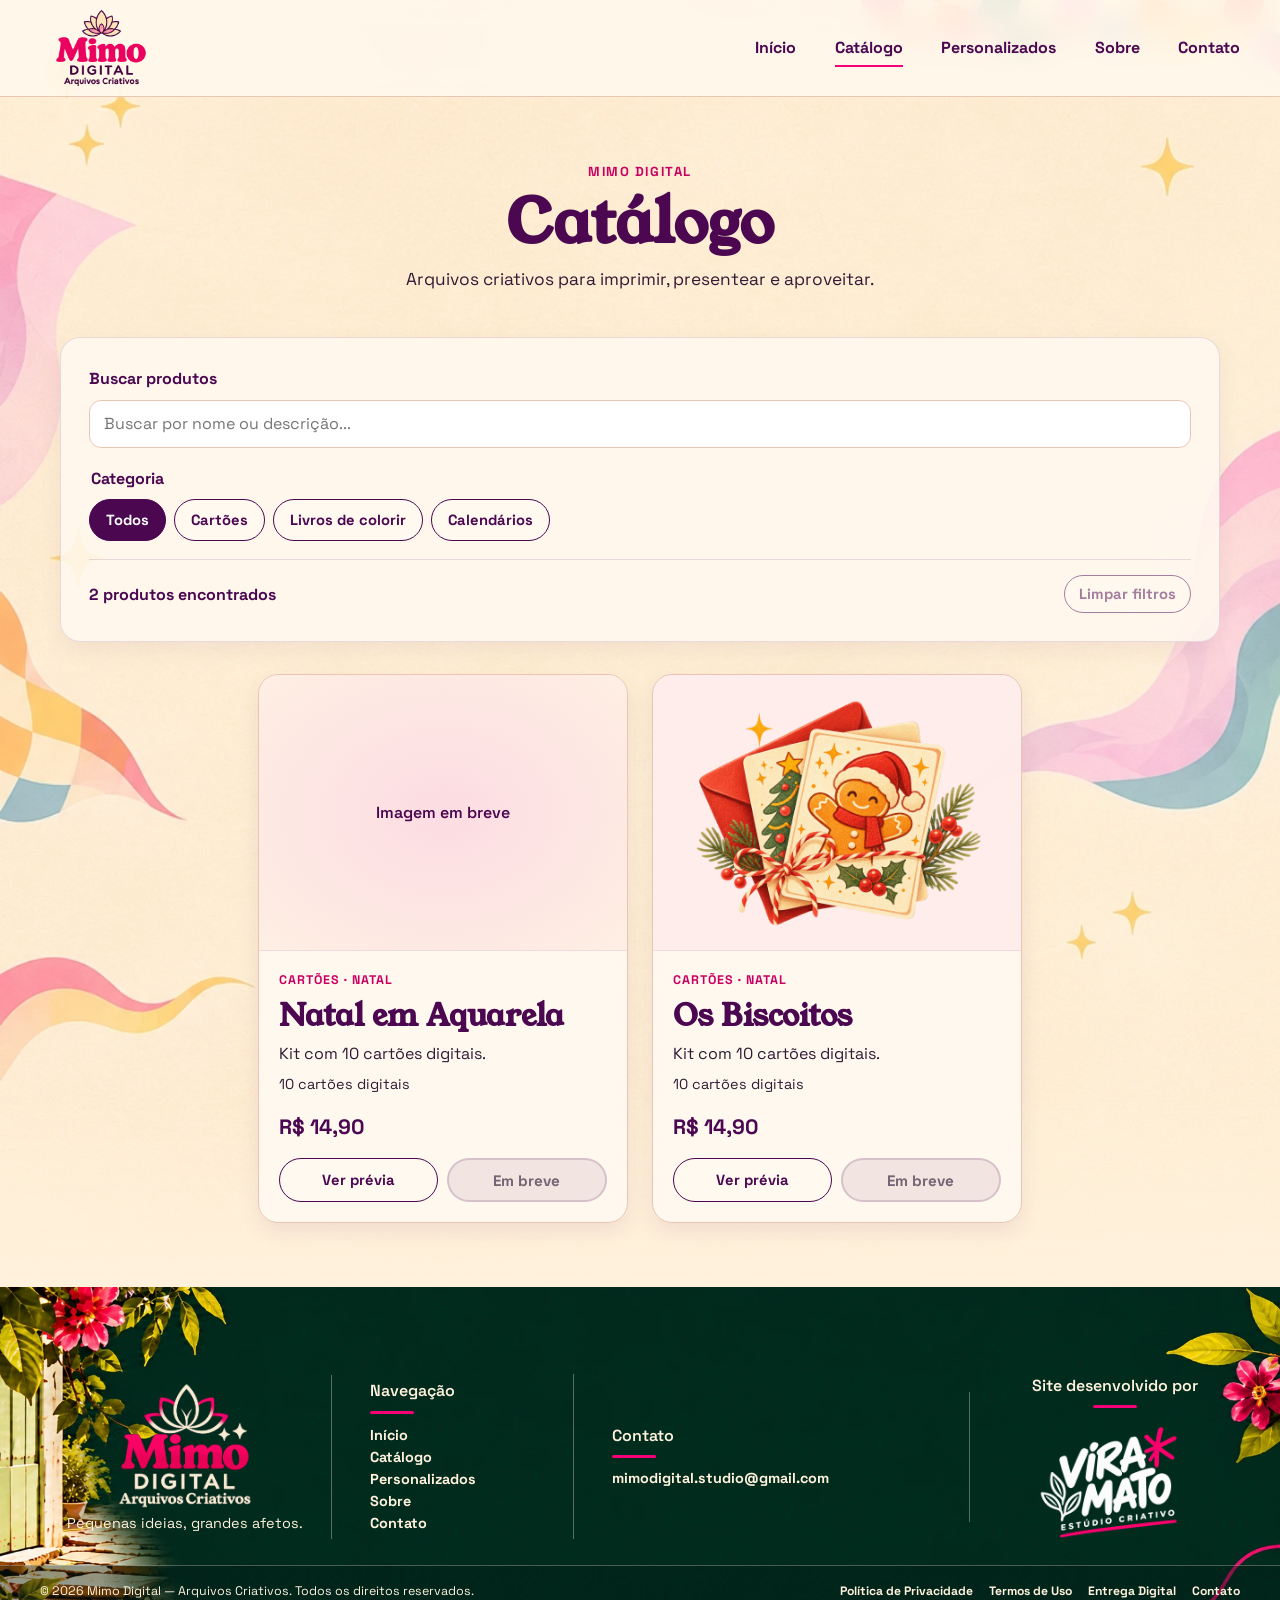
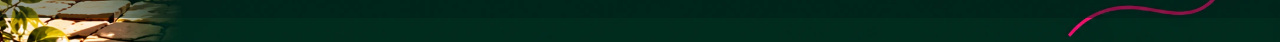
==== catalogo.html @ 1efc95db "feat: arualização" ====
<!doctype html>
<html lang="pt-BR">
<head>
  <meta charset="utf-8">
  <meta name="viewport" content="width=device-width, initial-scale=1">
  <meta name="description" content="Explore o catálogo de arquivos criativos do Mimo Digital.">
  <title>Catálogo — Mimo Digital</title>
  <link rel="preconnect" href="https://fonts.googleapis.com">
  <link rel="preconnect" href="https://fonts.gstatic.com" crossorigin>
  <link rel="icon" type="image/png" href="assets/img/logo/perfil.png">
  <link rel="stylesheet" href="css/tokens.css">
  <link rel="stylesheet" href="css/styles.css">
</head>
<body>
  <div class="institutional-shell catalog-shell">
    <header class="site-header">
      <div class="container header-inner">
        <a class="brand" href="index.html#inicio" aria-label="Mimo Digital, início"><img src="assets/img/logo/logo1.webp" alt="Mimo Digital — Arquivos Criativos" width="1536" height="1024"></a>
        <button class="menu-toggle" type="button" aria-expanded="false" aria-controls="main-nav" aria-label="Abrir menu"><span></span><span></span><span></span></button>
        <nav id="main-nav" class="main-nav" aria-label="Navegação principal">
          <a href="index.html#inicio">Início</a>
          <a class="active" href="catalogo.html" aria-current="page">Catálogo</a>
          <a href="index.html#personalizados">Personalizados</a>
          <a href="index.html#sobre">Sobre</a>
          <a href="contato.html">Contato</a>
        </nav>
      </div>
    </header>
    <main class="catalog-page">
      <div class="container catalog-content">
        <header class="catalog-heading">
          <p class="privacy-eyebrow">Mimo Digital</p>
          <h1>Catálogo</h1>
          <p>Arquivos criativos para imprimir, presentear e aproveitar.</p>
        </header>
        <section class="catalog-controls" aria-label="Buscar e filtrar produtos">
          <label class="catalog-search-label" for="catalog-search">Buscar produtos</label>
          <input id="catalog-search" class="catalog-search" type="search" placeholder="Buscar por nome ou descrição..." autocomplete="off">
          <div class="catalog-filter-row">
            <fieldset class="catalog-category-filter">
              <legend>Categoria</legend>
              <div class="catalog-category-options" role="group" aria-label="Filtrar por categoria">
                <button type="button" class="catalog-filter-chip" data-category="all" aria-pressed="true">Todos</button>
                <button type="button" class="catalog-filter-chip" data-category="cartoes-digitais" aria-pressed="false">Cartões</button>
                <button type="button" class="catalog-filter-chip" data-category="livros-colorir" aria-pressed="false">Livros de colorir</button>
                <button type="button" class="catalog-filter-chip" data-category="calendarios-organizacao" aria-pressed="false">Calendários</button>
              </div>
            </fieldset>
            <div id="catalog-subcategory-wrap" class="catalog-subcategory-wrap" hidden>
              <label for="catalog-subcategory">Subcategoria</label>
              <select id="catalog-subcategory" class="catalog-subcategory">
                <option value="">Todas</option>
              </select>
            </div>
          </div>
          <div class="catalog-results-bar">
            <p id="catalog-result-count" class="catalog-result-count" aria-live="polite">Carregando produtos…</p>
            <button id="catalog-clear" class="catalog-clear" type="button">Limpar filtros</button>
          </div>
          <p id="catalog-error" class="catalog-error" role="alert" hidden>Não foi possível carregar o catálogo agora. Tente novamente mais tarde.</p>
        </section>
        <section id="catalog-grid" class="catalog-grid" aria-label="Produtos do catálogo" aria-live="polite"></section>
      </div>
    </main>
  </div>
  <footer class="site-footer">
    <div class="container footer-columns">
      <section class="footer-column footer-mimo" aria-label="Mimo Digital">
        <a href="index.html#inicio" aria-label="Voltar à página inicial"><img src="assets/img/logo/principal.webp" alt="Mimo Digital — Arquivos Criativos" width="1356" height="1159" loading="lazy" decoding="async"></a>
        <p>Pequenas ideias, grandes afetos.</p>
      </section>
      <nav class="footer-column footer-navigation" aria-labelledby="footer-nav-title">
        <h2 id="footer-nav-title">Navegação</h2><span class="footer-rule" aria-hidden="true"></span>
        <a href="index.html#inicio">Início</a><a href="catalogo.html" aria-current="page">Catálogo</a><a href="index.html#personalizados">Personalizados</a><a href="index.html#sobre">Sobre</a><a href="contato.html">Contato</a>
      </nav>
      <section class="footer-column footer-contact" aria-labelledby="footer-contact-title">
        <h2 id="footer-contact-title">Contato</h2><span class="footer-rule" aria-hidden="true"></span>
        <a class="footer-email" href="mailto:mimodigital.studio@gmail.com">mimodigital.studio@gmail.com</a>
      </section>
      <section class="footer-column footer-vira" aria-labelledby="footer-vira-title">
        <h2 id="footer-vira-title">Site desenvolvido por</h2><span class="footer-rule" aria-hidden="true"></span>
        <a href="https://carolinagarcez.github.io/estudioviramato/" target="_blank" rel="noopener noreferrer" aria-label="Vira Mato — Estúdio Criativo (abre em nova aba)"><img src="assets/img/vira%20mato/logo-branco.png" alt="Vira Mato — Estúdio Criativo" width="1536" height="1024" loading="lazy" decoding="async"></a>
      </section>
    </div>
    <div class="footer-copyright">
      <div class="container footer-copyright-inner">
        <p>© 2026 Mimo Digital — Arquivos Criativos. Todos os direitos reservados.</p>
        <nav class="footer-legal" aria-label="Informações e contato">
          <a href="privacidade.html">Política de Privacidade</a>
          <a href="termos.html">Termos de Uso</a>
          <a href="entrega-digital.html">Entrega Digital</a>
          <a href="contato.html">Contato</a>
        </nav>
      </div>
    </div>
  </footer>
  <dialog id="product-preview" class="product-preview" aria-labelledby="preview-title">
    <div class="product-preview-panel">
      <button class="product-preview-close" type="button" aria-label="Fechar prévia">×</button>
      <div id="preview-gallery" class="preview-gallery"></div>
      <div class="preview-copy">
        <p id="preview-category" class="preview-category"></p>
        <h2 id="preview-title"></h2>
        <p id="preview-description" class="preview-description"></p>
        <ul id="preview-kit" class="preview-kit"></ul>
        <p id="preview-format" class="preview-format" hidden></p>
        <p id="preview-price" class="preview-price"></p>
        <p class="preview-digital-note">Produto digital. Nenhum item físico será enviado.</p>
        <div id="preview-buy"></div>
      </div>
    </div>
  </dialog>
  <script src="js/main.js"></script>
  <script src="js/catalog.js"></script>
</body>
</html>
---- css/tokens.css ----
/* Mimo  — Design tokens V1.0 */
@import url('https://fonts.googleapis.com/css2?family=Space+Grotesk:wght@400;500;600;700&family=Young+Serif&display=swap');
:root {
  --color-pink: #F50078;
  --color-pink-contrast: #C90061;
  --color-pink-hover: #A80051;
  --color-purple: #4B0750;
  --color-cream: #FFF1DC;
  --color-paper: #FFF9F0;
  --color-gold: #F5A400;
  --color-rose: #F9C5D8;
  --color-teal: #237D78;
  --color-orange: #F36A21;
  --color-orange-text: #AD4814;
  --color-border: #E8C5B5;
  --color-text: #301B35;
  --color-white: #FFFFFF;
  --font-display: 'Young Serif', Georgia, serif;
  --font-body: 'Space Grotesk', Arial, sans-serif;
  --space-1: 4px; --space-2: 8px; --space-3: 12px;
  --space-4: 16px; --space-6: 24px; --space-8: 32px;
  --space-12: 48px; --space-16: 64px; --space-24: 96px;
  --radius-sm: 12px; --radius-card: 20px;
  --radius-banner: 28px; --radius-pill: 999px;
  --shadow-card: 0 8px 24px rgba(75,7,80,.08);
  --container-width: 1200px;
}
body { background: var(--color-cream); color: var(--color-text); font-family: var(--font-body); line-height: 1.6; }
h1,h2,h3 { font-family: var(--font-display); color: var(--color-purple); }
h1 { font-size: clamp(2.5rem,5vw,4.75rem); line-height: 1.05; }
h2 { font-size: clamp(1.8rem,3vw,2.8rem); line-height: 1.15; }
.container { width: min(var(--container-width), calc(100% - 32px)); margin-inline: auto; }
.btn { display: inline-flex; align-items: center; justify-content: center; gap: 8px; min-height: 48px; padding: 12px 24px; border-radius: var(--radius-pill); font: 800 1rem var(--font-body); text-decoration: none; cursor: pointer; transition: background-color .2s ease, transform .2s ease; }
.btn-primary { background: var(--color-pink-contrast); color: var(--color-white); border: 2px solid var(--color-pink-contrast); }
.btn-primary:hover { background: var(--color-pink-hover); border-color: var(--color-pink-hover); }
.btn-secondary { background: var(--color-paper); color: var(--color-purple); border: 2px solid var(--color-purple); }
.btn-secondary:hover { background: var(--color-rose); }
.btn:focus-visible, a:focus-visible, button:focus-visible { outline: 3px solid var(--color-purple); outline-offset: 3px; }
.btn:disabled, .btn[aria-disabled='true'] { opacity: .55; cursor: not-allowed; }
.card { background: var(--color-paper); border: 1px solid var(--color-border); border-radius: var(--radius-card); box-shadow: var(--shadow-card); overflow: hidden; }
@media (prefers-reduced-motion: reduce) { *, *::before, *::after { animation-duration: .01ms !important; transition-duration: .01ms !important; scroll-behavior: auto !important; } }
---- css/styles.css ----
*{box-sizing:border-box}html{scroll-behavior:smooth}body{margin:0;overflow-x:hidden}.sr-only{position:absolute;width:1px;height:1px;padding:0;margin:-1px;overflow:hidden;clip:rect(0,0,0,0);white-space:nowrap;border:0}.site-header{position:sticky;top:0;z-index:10;background:rgba(255,249,240,.95);border-bottom:1px solid var(--color-border);backdrop-filter:blur(12px)}.header-inner{min-height:82px;display:flex;align-items:center;justify-content:space-between}.brand img{display:block;width:162px;height:auto}.main-nav{display:flex;align-items:center;gap:28px}.main-nav a,.site-footer a{color:var(--color-purple);font-weight:800;text-decoration:none}.main-nav a:hover,.main-nav .active{color:var(--color-pink-contrast)}.menu-toggle{display:none;background:none;border:0;min-width:44px;min-height:44px;padding:10px}.menu-toggle span:not(.sr-only){display:block;width:24px;height:2px;background:var(--color-purple);margin:5px}.hero{background:var(--color-cream) url('../assets/img/bg/Fundo.webp') center 28%/cover;min-height:600px;display:flex;align-items:center;padding:64px 0}.hero-grid{display:grid;grid-template-columns:1.05fr .95fr;align-items:center;gap:48px}.hero-copy{max-width:650px}.eyebrow{display:block;color:var(--color-pink-contrast);font-size:.8rem;letter-spacing:.13em;text-transform:uppercase;font-weight:800;margin-bottom:16px}.hero h1{margin:0 0 24px}.hero p{font-size:1.2rem;max-width:500px;margin:0 0 32px}.hero-actions{display:flex;gap:12px;flex-wrap:wrap}.hero-art{position:relative;max-width:520px}.hero-art img{display:block;width:100%;border-radius:28px;box-shadow:0 18px 40px rgba(75,7,80,.18);mix-blend-mode:multiply}.art-sticker{position:absolute;right:-20px;top:-24px;background:var(--color-gold);color:var(--color-purple);padding:16px 18px;border-radius:50%;transform:rotate(8deg);text-align:center;line-height:1.1;z-index:1}.benefits{background:var(--color-purple);color:var(--color-paper);padding:20px 0}.benefits-grid{display:grid;grid-template-columns:repeat(3,1fr);gap:24px}.benefits-grid div{display:grid;grid-template-columns:32px 1fr;column-gap:8px;align-items:center}.benefits-grid span{grid-row:span 2;color:var(--color-gold);font-size:1.7rem}.benefits-grid strong{font-size:.95rem}.benefits-grid small{color:var(--color-rose);font-size:.8rem}.section{padding:96px 0}.section-heading{text-align:center;max-width:650px;margin:0 auto 48px}.section-heading h2{margin:0 0 12px}.section-heading p{margin:0}.category-grid{display:grid;grid-template-columns:repeat(4,1fr);gap:16px}.category-card{min-height:230px;padding:24px;display:flex;flex-direction:column;justify-content:space-between;text-decoration:none;border-radius:var(--radius-card);color:var(--color-purple);transition:transform .2s ease,box-shadow .2s ease}.category-card:hover{transform:translateY(-5px);box-shadow:var(--shadow-card)}.category-pink{background:var(--color-rose)}.category-teal{background:#bfe2dc}.category-gold{background:#ffe1a6}.category-purple{background:#dfc6e3}.category-icon{font-size:2.4rem}.category-card h3{margin:0 0 4px;font-size:1.25rem}.category-card p{margin:0;font-size:.9rem;line-height:1.4}.circle-arrow{align-self:flex-end;border:1px solid currentColor;border-radius:50%;width:34px;height:34px;display:grid;place-items:center;font-size:1.1rem}.products-section{background:var(--color-paper)}.products-grid{min-height:220px;display:grid;grid-template-columns:repeat(4,1fr);gap:20px}.empty-state{grid-column:1/-1;text-align:center;max-width:420px;margin:auto;padding:28px}.empty-state span{color:var(--color-gold);font-size:2rem}.empty-state h3{margin:8px 0}.empty-state p{margin:0}.how-it-works{background:var(--color-rose)}.steps{display:grid;grid-template-columns:repeat(3,1fr);gap:32px}.steps div{border-top:2px solid var(--color-purple);padding-top:20px}.steps b{color:var(--color-pink-contrast);font:800 1.5rem var(--font-display)}.steps h3{margin:12px 0 4px}.steps p{margin:0}.custom-banner{background:var(--color-purple);color:var(--color-paper);overflow:hidden}.custom-inner{min-height:390px;display:flex;align-items:center;justify-content:space-between}.custom-banner h2{color:var(--color-paper);margin:0 0 28px}.custom-banner .eyebrow{color:var(--color-gold)}.custom-banner img{width:390px;height:300px;object-fit:cover;mix-blend-mode:screen;opacity:.85}.site-footer{background:var(--color-cream);padding:56px 0 24px}.footer-grid{display:grid;grid-template-columns:1.3fr 1fr 1fr;gap:32px;align-items:start}.footer-grid h2{font-size:1.35rem;margin:0 0 8px}.footer-grid nav{display:flex;flex-direction:column;gap:8px}.footer-bottom{border-top:1px solid var(--color-border);margin-top:40px;padding-top:20px;display:flex;justify-content:space-between;color:var(--color-purple);font-size:.8rem}@media(max-width:900px){.category-grid,.products-grid{grid-template-columns:repeat(2,1fr)}.hero-grid{gap:24px}.section{padding:72px 0}}@media(max-width:700px){.menu-toggle{display:block}.main-nav{display:none;position:absolute;top:81px;left:0;right:0;padding:16px;background:var(--color-paper);border-bottom:1px solid var(--color-border);flex-direction:column;align-items:stretch;gap:0}.main-nav.is-open{display:flex}.main-nav a{padding:12px 16px}.hero{padding:56px 0}.hero-grid{grid-template-columns:1fr}.hero-art{order:2;margin:12px auto 0;max-width:420px}.art-sticker{right:-4px}.benefits-grid{grid-template-columns:1fr;gap:16px}.category-grid,.products-grid,.steps{grid-template-columns:1fr}.category-card{min-height:190px}.custom-inner{min-height:0;padding:64px 0;position:relative}.custom-inner img{position:absolute;right:-80px;bottom:-30px;width:280px;height:230px;opacity:.35}.custom-inner>div{position:relative;z-index:1}.footer-grid{grid-template-columns:1fr;gap:24px}.footer-bottom{display:block}.footer-bottom span{display:block;margin-top:8px}}
/* Refinamento visual do mockup */
.header-tools{display:flex;gap:18px;margin-left:20px}.header-tools a{color:var(--color-purple);font-size:2rem;text-decoration:none}.main-nav{margin-left:auto}.hero{min-height:560px;padding:38px 0;background-position:center;background-size:cover}.hero-copy{padding-left:28px}.hero h1{font-family:'Young Serif',Georgia,serif;font-size:clamp(2.55rem,4.5vw,4.25rem);line-height:.98;letter-spacing:-.03em}.hero h1 em{font-style:normal;color:var(--color-orange-text)}.hero p{font-size:1.2rem;border-top:2px solid var(--color-gold);padding-top:16px}.hero-art{height:410px;max-width:590px}.hero-banner{width:100%;height:100%;object-fit:cover;border-radius:28px}.hero-flower,.hero-lotus{position:absolute;object-fit:contain;filter:drop-shadow(0 6px 3px rgba(75,7,80,.2))}.hero-flower{width:130px;left:-45px;bottom:45px}.hero-lotus{width:210px;right:55px;bottom:-45px}.benefits{background:var(--color-paper);padding:18px 0}.benefits-grid{background:#fff8f2;border:1px solid var(--color-border);border-radius:999px;padding:16px 32px;grid-template-columns:repeat(4,1fr);color:var(--color-purple)}.benefits-grid div{border-right:1px solid var(--color-rose);padding-right:18px}.benefits-grid div:last-child{border:0}.benefits-grid span{color:var(--color-pink)}.section-heading h2{font-family:'Young Serif',Georgia,serif}.category-grid{gap:18px}.category-card{padding:0 0 18px;background:var(--color-paper);border:1px solid var(--color-border);min-height:300px;position:relative}.category-card img{width:100%;height:140px;object-fit:cover}.category-card>span:not(.circle-arrow){padding:0 16px}.category-card h3{margin-top:14px}.category-card .circle-arrow{position:absolute;right:14px;bottom:14px;background:var(--color-pink-contrast);color:white;border:0}.products-section{background:transparent;padding-top:36px}.custom-banner{background:#fbd7d5 url('../assets/img/bg/Fundo.webp') center/cover}.custom-inner{min-height:220px;gap:28px}.custom-inner>img{width:210px;height:180px;object-fit:cover;mix-blend-mode:multiply}.custom-inner h2{margin:0 0 8px}.custom-inner p{margin:0;max-width:360px;color:var(--color-purple)}
@media(max-width:700px){.header-tools{display:none}.hero-copy{padding-left:0}.hero h1{font-size:clamp(2.5rem,12vw,3.5rem)}.hero-art{height:300px}.hero-lotus{width:150px;right:15px}.hero-flower{width:90px;left:-10px}.benefits-grid{border-radius:20px;grid-template-columns:repeat(2,1fr);padding:16px}.benefits-grid div{border:0}.custom-inner{display:grid;grid-template-columns:1fr}.custom-inner>img{position:absolute;opacity:.35;left:-20px;bottom:-20px}.custom-inner .btn{width:max-content}}
/* Footer oficial Mimo Digital */
.site-footer{position:relative;color:var(--color-cream);background:#00382e url('../assets/img/bg/banner_footer.webp') center/cover no-repeat;overflow:hidden}.site-footer::before{content:"";position:absolute;inset:0;background:rgba(0,35,29,.2);pointer-events:none}.footer-content{position:relative;z-index:1;min-height:430px;display:grid;grid-template-columns:1fr .75fr 1fr;align-items:center;gap:32px;padding-top:56px;padding-bottom:56px}.footer-invite{max-width:390px}.footer-invite h2{color:var(--color-cream);font-family:var(--font-display);font-size:clamp(2rem,3vw,3.1rem);line-height:1.05;margin:0}.footer-invite h2 em{color:#ff86aa;font-style:italic}.footer-rule{display:block;width:48px;height:4px;background:var(--color-pink);border-radius:4px;margin:18px 0}.footer-invite p{font-size:1rem;line-height:1.55;margin:0 0 24px}.footer-btn{background:var(--color-cream);border-color:var(--color-cream);color:var(--color-purple)}.footer-btn:hover{background:#fff;color:var(--color-pink-contrast);border-color:#fff}.footer-scenery{min-height:280px}.footer-brand{text-align:center;justify-self:end;max-width:310px}.footer-brand img{display:block;width:min(100%,270px);height:auto;margin:0 auto 20px}.footer-brand p{margin:6px 0;line-height:1.45}.footer-brand .footer-tagline{font:700 1.25rem var(--font-display);color:var(--color-cream)}.site-footer .footer-bottom{position:relative;z-index:1;background:rgba(0,27,23,.72);border-top:1px solid rgba(255,241,220,.25);margin:0;padding:0}.footer-credits{min-height:68px;display:flex;align-items:center;justify-content:space-between;gap:20px;color:var(--color-cream);font-size:.8rem}.footer-credits a{color:var(--color-cream);font-weight:700}.footer-credits a:hover{color:#ff86aa}
@media(max-width:900px){.footer-content{grid-template-columns:1fr .8fr;gap:40px}.footer-scenery{display:none}.footer-brand{justify-self:center}}
@media(max-width:600px){.footer-content{grid-template-columns:1fr;text-align:center;min-height:0;padding:64px 0 48px}.footer-invite{margin:auto}.footer-rule{margin:16px auto}.footer-brand{justify-self:center;order:-1}.footer-brand img{width:230px}.footer-credits{min-height:100px;display:flex;flex-direction:column;justify-content:center;text-align:center;padding:16px 0;gap:8px}}
/* Ajustes finais de fidelidade: hero sem moldura e footer sobre o cenÃ¡rio */
.hero{min-height:500px;background-image:url('../assets/img/bg/banner.webp');background-position:center;background-size:cover;padding:28px 0 24px}.hero-grid{grid-template-columns:1fr 1fr;gap:24px}.hero-copy{padding-left:24px}.hero-art{height:390px;max-width:560px}.hero-product{position:absolute;display:block!important;width:auto!important;height:auto!important;border-radius:0!important;box-shadow:none!important;mix-blend-mode:multiply;object-fit:contain;filter:drop-shadow(0 8px 4px rgba(75,7,80,.18))}.hero-puppy{width:275px!important;right:185px;top:20px;transform:rotate(-7deg)}.hero-sloth{width:260px!important;right:18px;top:94px;transform:rotate(7deg)}.hero-flower{width:112px!important;left:18px;bottom:24px}.hero-lotus{width:190px!important;right:105px;bottom:-24px}.benefits{margin-top:-1px;padding:12px 0;background:var(--color-paper)}.benefits-grid{padding:13px 28px}.site-footer{background-position:center center}.footer-content{grid-template-columns:1.1fr .8fr 1fr;min-height:390px;padding-top:44px;padding-bottom:44px}.footer-scenery{min-height:245px}.footer-brand{justify-self:end}.footer-brand img{width:min(100%,255px)}
@media(max-width:900px){.hero{min-height:0}.hero-grid{grid-template-columns:1fr}.hero-art{height:360px;margin-inline:auto}.hero-copy{padding-left:0}.footer-content{grid-template-columns:1fr .8fr}.footer-brand{justify-self:center}}
@media(max-width:600px){.hero{padding:38px 0 18px;background-position:center}.hero-grid{gap:6px}.hero-art{height:295px;width:100%}.hero-puppy{width:205px!important;right:105px;top:12px}.hero-sloth{width:190px!important;right:0;top:68px}.hero-flower{width:75px!important;left:8px;bottom:15px}.hero-lotus{width:140px!important;right:36px;bottom:-16px}.benefits{padding:10px 0}.footer-content{grid-template-columns:1fr}.footer-brand{order:-1}}
/* Footer oficial: composiÃ§Ã£o de quatro colunas do mockupfooter */
.site-footer{background:#00382e url('../assets/img/bg/banner_footer.webp') center center/cover no-repeat;color:var(--color-cream);overflow:hidden}.site-footer::before{display:none}.footer-columns{min-height:475px;display:grid;grid-template-columns:27% 19% 31% 23%;padding:72px 0 54px}.footer-column{min-width:0;padding:10px 34px;border-right:1px solid rgba(255,241,220,.7);display:flex;flex-direction:column;justify-content:center}.footer-column:last-child{border-right:0}.footer-mimo{align-items:center}.footer-mimo img{display:block;width:min(100%,300px);height:auto}.footer-column h2{font-family:var(--font-display);font-size:clamp(1.65rem,2.2vw,2.3rem);font-weight:700;color:var(--color-cream);margin:0}.footer-rule{display:block;width:205px;max-width:100%;height:4px;background:var(--color-pink);border-radius:2px;margin:12px 0 18px}.footer-column>a{color:var(--color-cream);font-size:1.15rem;line-height:1.8;text-decoration:none}.footer-column>a:hover,.footer-column>a:focus-visible{color:#ff86aa}.footer-email{white-space:nowrap}.footer-email span{font-size:1.5rem;margin-right:6px}.footer-vira{text-align:center;align-items:center}.footer-vira h2{font-size:1.5rem;white-space:nowrap}.footer-vira>a{display:block;line-height:0}.footer-vira img{display:block;width:min(100%,240px);height:auto;filter:brightness(0) invert(1);margin-top:12px}.footer-copyright{padding:0 0 28px}.footer-copyright-inner{display:grid;grid-template-columns:1fr auto 1fr;align-items:center;gap:36px}.footer-copyright p{margin:0;color:var(--color-cream);font-size:.95rem;text-align:center;white-space:nowrap}.copyright-line{height:3px;background:var(--color-pink);border-radius:2px}
@media(max-width:1050px){.footer-column{padding-inline:22px}.footer-email{white-space:normal}.footer-vira h2{font-size:1.25rem}}
@media(max-width:760px){.footer-columns{min-height:0;grid-template-columns:1fr 1fr;padding:52px 0 30px}.footer-column{padding:28px 20px;border-right:0;border-bottom:1px solid rgba(255,241,220,.55);align-items:flex-start}.footer-column:nth-child(odd){border-right:1px solid rgba(255,241,220,.55)}.footer-mimo{align-items:center;justify-content:center}.footer-mimo img{width:230px}.footer-vira{align-items:center;text-align:center}.footer-vira h2{white-space:normal}.footer-copyright-inner{grid-template-columns:1fr;gap:12px}.footer-copyright p{white-space:normal;line-height:1.4;padding-inline:20px}.copyright-line{width:70%;justify-self:center}}

/* Hero homepage: colagem original de Luke e da preguiÃ§a */
.hero{position:relative;isolation:isolate;min-height:0;padding:clamp(44px,6vw,82px) 0;background:var(--color-cream)}
.hero-grid{grid-template-columns:minmax(0,1fr) minmax(0,.95fr);gap:clamp(28px,5vw,72px);min-height:440px}
.hero-copy{max-width:610px;padding-left:0}
.hero .hero-intro{max-width:none;margin:0 0 14px;padding:0;border:0;color:var(--color-purple);font-size:clamp(1rem,1.4vw,1.2rem);font-weight:600;letter-spacing:.01em}
.hero h1{margin:0 0 22px;color:var(--color-purple);font-family:var(--font-display);font-size:clamp(2.65rem,4.45vw,4.35rem);line-height:1.07;letter-spacing:-.035em}
.hero h1 span{color:var(--color-purple)}
.hero h1 em{color:var(--color-orange-text);font-style:normal}
.hero .hero-description{max-width:510px;margin:0 0 28px;padding:0;border:0;color:var(--color-text);font-size:clamp(1rem,1.35vw,1.12rem);line-height:1.65}
.hero-actions{gap:12px}
.hero-actions .btn{min-height:50px;padding-inline:21px;font-size:.96rem}
.hero-art{position:relative;width:100%;height:clamp(350px,37vw,470px);max-width:560px;margin-inline:auto;overflow:visible}
.hero-shape{position:absolute;display:block;pointer-events:none}
.hero-shape-back{inset:7% 5% 5% 8%;border-radius:48% 52% 43% 57% / 45% 43% 57% 55%;background:var(--color-rose);transform:rotate(-7deg)}
.hero-shape-front{width:31%;height:28%;right:4%;bottom:7%;border-radius:58% 42% 55% 45%;background:var(--color-gold);opacity:.78;transform:rotate(17deg)}
.hero-art .hero-character{position:absolute;display:block;width:auto;height:auto;max-width:none;border-radius:0;box-shadow:0 12px 28px rgba(75,7,80,.12);mix-blend-mode:normal;filter:none;object-fit:contain}
.hero-art .hero-luke{width:64%;max-height:95%;left:5%;bottom:1%;z-index:2;transform:rotate(-5deg)}
.hero-art .hero-sloth{width:57%;max-height:84%;right:1%;top:8%;z-index:3;transform:rotate(6deg)}
.hero-art .hero-decoration{position:absolute;z-index:4;width:auto;height:auto;object-fit:contain;pointer-events:none}
.hero-art .hero-star{width:58px;left:3%;top:4%;transform:rotate(-9deg)}
.hero-art .hero-lotus{width:68px;right:0;bottom:6%;left:auto;top:auto;transform:rotate(8deg)}
.hero .btn{transition:background-color .2s ease,border-color .2s ease,color .2s ease,transform .2s ease}
.hero .btn:hover{transform:translateY(-2px)}
.hero .btn:focus-visible{outline:3px solid var(--color-purple);outline-offset:4px}
@media(max-width:900px){.hero{padding:52px 0 44px}.hero-grid{grid-template-columns:1fr;gap:24px;min-height:0}.hero-copy{max-width:680px;margin-inline:auto}.hero-art{height:clamp(340px,52vw,430px);max-width:540px}.hero h1{max-width:16ch}}
@media(max-width:600px){.hero{padding:38px 0 30px;background-position:58% center}.hero-grid{gap:18px}.hero-intro{margin-bottom:10px;font-size:.98rem}.hero h1{max-width:15ch;margin-bottom:15px;font-size:clamp(2.35rem,10.5vw,3.35rem);line-height:1.06}.hero-description{margin-bottom:21px;font-size:1rem;line-height:1.55}.hero-actions{flex-direction:column;align-items:stretch;gap:10px}.hero-actions .btn{width:100%;min-height:50px}.hero-art{height:clamp(270px,78vw,350px);width:min(100%,420px);margin:2px auto 0}.hero-art .hero-luke{width:64%;left:4%;bottom:0}.hero-art .hero-sloth{width:58%;right:0;top:5%}.hero-art .hero-star{width:44px;left:2%;top:1%}.hero-art .hero-lotus{width:52px;right:1%;bottom:2%}}
@media(prefers-reduced-motion:reduce){.hero .btn{transition:none}.hero .btn:hover{transform:none}}

/* PÃ¡gina da PolÃ­tica de Privacidade */
.privacy-page{padding:clamp(48px,6vw,72px) 0 clamp(64px,8vw,96px);background-color:var(--color-cream)}
.privacy-content{max-width:820px}
.privacy-heading{margin-bottom:34px}
.privacy-eyebrow{margin:0 0 8px;color:var(--color-pink-contrast);font-size:.82rem;font-weight:700;letter-spacing:.12em;text-transform:uppercase}
.privacy-heading h1{margin:0 0 14px;color:var(--color-purple);font-family:var(--font-display);font-size:clamp(2.2rem,5vw,3.7rem);line-height:1.08}
.privacy-intro{max-width:70ch;margin:0;color:var(--color-text);font-size:1.06rem;line-height:1.7}
.privacy-section{padding:24px 0 26px;border-top:1px solid var(--color-border)}
.legal-highlight,.privacy-purpose{margin:10px 0;padding:22px 24px;border:1px solid rgba(245,0,120,.2);border-left:4px solid var(--color-pink);border-radius:0 var(--radius-card) var(--radius-card) 0;background:rgba(249,197,216,.28)}
.legal-highlight h2,.privacy-purpose h2{font-family:var(--font-display);font-size:clamp(1.55rem,2.8vw,2rem)}
.legal-highlight p,.privacy-purpose p{max-width:70ch}
.privacy-section h2{margin:0 0 12px;color:var(--color-purple);font-family:var(--font-display);font-size:clamp(1.35rem,2.5vw,1.8rem);line-height:1.25}
.privacy-section p,.privacy-section li{font-size:1rem;line-height:1.72}
.privacy-section p{margin:0 0 12px}
.privacy-section p:last-child{margin-bottom:0}
.privacy-section ul{display:grid;gap:7px;margin:8px 0 14px;padding-left:24px}
.privacy-section li::marker{color:var(--color-pink)}
.privacy-content a{color:var(--color-purple);font-weight:600;text-decoration-thickness:1px;text-underline-offset:3px;overflow-wrap:anywhere}
.privacy-content a:hover{color:var(--color-pink-contrast)}
.privacy-content a:focus-visible{outline:3px solid var(--color-purple);outline-offset:3px;border-radius:2px}
.privacy-contact{margin-top:6px;padding:24px 26px;border:1px solid var(--color-border);border-left:4px solid var(--color-pink);border-radius:var(--radius-card);background:var(--color-paper)}
@media(max-width:700px){.privacy-page{padding-top:36px;padding-bottom:56px}.privacy-heading{margin-bottom:26px}.privacy-heading h1{font-size:clamp(2rem,8vw,3rem)}.privacy-intro{font-size:1rem}.privacy-section{padding:21px 0 22px}.legal-highlight,.privacy-purpose{padding:18px 16px}.privacy-section p,.privacy-section li{font-size:.97rem;line-height:1.7}.privacy-contact{padding:19px}}
@media(max-width:480px){.footer-columns{grid-template-columns:1fr}.footer-column,.footer-column:nth-child(odd){border-right:0}.footer-column:last-child{border-bottom:0}.footer-column{align-items:center;text-align:center}.footer-column nav{align-items:center}.footer-rule{margin:12px auto 18px}.footer-email{font-size:1rem!important}}
.contact-page.privacy-page{padding:clamp(36px,5vw,64px) 0 clamp(52px,7vw,80px)}
.contact-page-content{max-width:1100px}
.contact-page-heading{position:relative;max-width:780px;margin:0 auto 32px;text-align:center}
.contact-page-heading h1{margin:0 0 12px;font-size:clamp(2.3rem,5vw,3.8rem);line-height:1.08}
.contact-page-heading>p:not(.privacy-eyebrow){max-width:62ch;margin:0 auto;font-size:1.08rem;line-height:1.7}
.contact-page-heading>img{position:absolute;top:4px;right:0;width:38px;height:auto}
.contact-options{display:grid;grid-template-columns:repeat(2,minmax(0,1fr));align-items:stretch;gap:24px}
.contact-card{display:flex;height:100%;min-width:0;flex-direction:column;align-items:flex-start;padding:clamp(24px,3vw,34px);border:1px solid var(--color-border);border-radius:var(--radius-card);background:var(--color-paper);box-shadow:var(--shadow-card)}
.contact-card-email{border-color:rgba(245,0,120,.28);background:rgba(249,197,216,.28)}
.contact-card-kicker{margin-bottom:10px;color:var(--color-pink-contrast);font-size:.78rem;font-weight:700;letter-spacing:.1em;text-transform:uppercase}
.contact-card h2{min-height:1.2em;margin:0 0 10px;font-size:clamp(1.45rem,2.7vw,1.9rem);line-height:1.2}
.contact-card p{margin:0 0 14px;line-height:1.6}
.contact-email-address{max-width:100%;margin-bottom:20px;color:var(--color-purple);font-weight:700;overflow-wrap:anywhere;text-underline-offset:3px}
.contact-button{width:250px;max-width:100%;min-height:52px;justify-content:center;margin-top:auto}
.contact-faq{margin-top:42px}
.contact-section-heading{margin-bottom:24px;text-align:center}
.contact-section-heading .privacy-eyebrow{margin-bottom:6px}
.contact-section-heading h2{margin:0;font-size:clamp(1.8rem,3.5vw,2.5rem)}
.contact-faq-list{display:grid;grid-template-columns:repeat(2,minmax(0,1fr));gap:14px 16px}
.contact-faq-item{min-width:0;min-height:74px;padding:12px 16px;border:1px solid var(--color-border);border-left:3px solid rgba(245,0,120,.58);border-radius:var(--radius-sm);background:var(--color-paper);transition:border-color .18s ease,background-color .18s ease}
.contact-faq-item:hover,.contact-faq-item[open]{border-color:rgba(245,0,120,.42);border-left-color:var(--color-pink-contrast)}
.contact-faq-item[open]{background:rgba(249,197,216,.18)}
.contact-faq-item summary{display:flex;min-height:48px;align-items:center;justify-content:space-between;gap:12px;color:var(--color-purple);font-weight:700;line-height:1.4;cursor:pointer;list-style:none}
.contact-faq-item summary::-webkit-details-marker{display:none}
.contact-faq-item summary::after{display:grid;width:28px;height:28px;flex:none;place-items:center;border-radius:50%;background:var(--color-rose);color:var(--color-pink-contrast);content:"+";font-size:1.25rem;line-height:1}
.contact-faq-item[open] summary::after{background:var(--color-pink-contrast);color:#fff;content:"âˆ’"}
.contact-faq-item summary:focus-visible{outline:3px solid var(--color-purple);outline-offset:3px;border-radius:3px}
.contact-faq-item p{margin:8px 0 4px;font-size:.95rem;line-height:1.65}
.contact-faq-item a{color:var(--color-purple);font-weight:700;text-underline-offset:3px;overflow-wrap:anywhere}
.contact-useful-links{display:flex;flex-wrap:wrap;align-items:center;justify-content:center;gap:10px 22px;margin-top:36px;padding-top:22px;border-top:1px solid var(--color-border)}
.contact-useful-links span{color:var(--color-purple);font-weight:700}
.contact-useful-links a{color:var(--color-purple);font-weight:600;text-underline-offset:3px}
.contact-useful-links a:hover{color:var(--color-pink-contrast)}
.contact-useful-links a:focus-visible,.contact-email-address:focus-visible,.contact-faq-item a:focus-visible{outline:3px solid var(--color-purple);outline-offset:3px;border-radius:3px}
@media(max-width:700px){.contact-page.privacy-page{padding:36px 0 52px}.contact-page-heading{margin-bottom:26px;padding-inline:8px}.contact-page-heading>img{top:-8px;right:2px;width:30px}.contact-options,.contact-faq-list{grid-template-columns:1fr;gap:14px}.contact-card{height:auto;padding:22px}.contact-card h2{min-height:0}.contact-button{width:100%;min-height:52px}.contact-faq{margin-top:32px}.contact-section-heading{margin-bottom:18px}.contact-faq-item{min-height:66px;padding:10px 14px}.contact-faq-item summary{min-height:44px}.contact-useful-links{justify-content:flex-start;gap:12px 18px;margin-top:28px}.contact-useful-links span{flex-basis:100%}}
@media(min-width:701px) and (max-width:900px){.contact-card h2{min-height:2.4em}}
@media(prefers-reduced-motion:reduce){.contact-faq-item{transition:none}}
/* CorreÃ§Ã£o de enquadramento do footer: a proporÃ§Ã£o do asset Ã© 3:1, como a referÃªncia em 1350px */
.newsletter{position:relative;overflow:hidden;background:#f9c5d8;color:var(--color-purple);padding:52px 0}.newsletter-inner{display:grid;grid-template-columns:1fr .8fr;align-items:center;gap:40px;max-width:1050px}.newsletter-copy{max-width:580px}.newsletter h2{font-family:var(--font-display);font-size:clamp(2rem,4vw,3rem);line-height:1.08;margin:0 0 12px;color:var(--color-purple)}.newsletter-copy>p{margin:0 0 20px}.newsletter-form{max-width:560px}.newsletter-email-row{display:flex;gap:10px}.newsletter-form input[type=email]{min-width:0;flex:1;min-height:50px;padding:12px 16px;border:2px solid var(--color-purple);border-radius:var(--radius-pill);background:var(--color-paper);color:var(--color-text);font:inherit}.newsletter-form input[type=email]:focus-visible,.newsletter-consent input:focus-visible{outline:3px solid var(--color-purple);outline-offset:3px}.newsletter-form input[aria-invalid=true]{border-color:#a31535}.newsletter-submit{flex:none}.newsletter-consent{display:flex;align-items:flex-start;gap:10px;margin-top:14px;font-size:.9rem;line-height:1.45}.newsletter-consent input{width:20px;height:20px;flex:none;margin:1px 0 0;accent-color:var(--color-pink)}.newsletter-privacy,.newsletter-message{font-size:.875rem;line-height:1.45;margin:10px 0 0}.newsletter-privacy-pending{font-weight:700;text-decoration:underline;text-underline-offset:2px}.newsletter-error{color:#7b1028;font-weight:700}.newsletter-art{position:relative;display:grid;place-items:center;min-height:205px}.newsletter-envelope{display:grid;place-items:center;width:170px;height:126px;border:5px solid var(--color-purple);border-radius:18px;background:var(--color-paper);font-size:6rem;line-height:1;color:var(--color-pink);box-shadow:9px 10px 0 rgba(75,7,80,.14);transform:rotate(-7deg)}.newsletter-sparkle{position:absolute;top:12px;right:25%;font-size:2.5rem;color:var(--color-pink)}
.newsletter button:focus-visible,.newsletter a:focus-visible{outline:3px solid var(--color-purple);outline-offset:3px}
.newsletter .sib-form-message-panel{display:none}
.newsletter .sib-form-message-panel--active{display:block}
.newsletter .sib-form-message-panel__text{padding:11px 14px;border:1px solid currentColor;border-radius:12px;background:rgba(255,255,255,.72)}
.newsletter .newsletter-success{color:#245b35;font-weight:700}
.newsletter .newsletter-error{color:#7b1028}
.newsletter .entry__error{display:none;color:#7b1028;font-size:.875rem;line-height:1.4;margin-top:6px}
.newsletter .entry__error:not(:empty){display:block}
.newsletter .newsletter-email-row .entry__field{width:100%}
.newsletter .newsletter-email-row .sib-input{flex:1;min-width:0}
.newsletter .newsletter-email-row .input{width:100%}
.newsletter .newsletter-form button:disabled{cursor:wait;opacity:.72}
.newsletter-form .input--hidden{position:absolute!important;left:-5000px!important;width:1px!important;height:1px!important;overflow:hidden!important}
.newsletter .sib-hide-loader-icon{display:none;width:16px;height:16px;margin-right:8px;vertical-align:middle;fill:currentColor}
.newsletter .sib-form-block__button-with-loader:disabled .sib-hide-loader-icon{display:inline-block;animation:newsletter-spin 1s linear infinite}
@keyframes newsletter-spin{to{transform:rotate(360deg)}}
@media(max-width:700px){.newsletter{padding:42px 0}.newsletter-inner{grid-template-columns:1fr;gap:12px}.newsletter-copy{margin:auto}.newsletter-art{min-height:140px;grid-row:1}.newsletter-envelope{width:132px;height:98px;border-width:4px;border-radius:14px;font-size:4.7rem}.newsletter-sparkle{right:30%;top:0}.newsletter-email-row{flex-direction:column}.newsletter-submit{width:100%}}
@media(prefers-reduced-motion:reduce){.newsletter .sib-form-block__button-with-loader:disabled .sib-hide-loader-icon{animation:none}}
/* Header Mimo: marca e navegaÃ§Ã£o. */
.site-header{position:sticky;top:0;z-index:10;background:var(--color-cream);border-bottom:1px solid var(--color-border)}
.header-inner{min-height:96px;display:flex;align-items:center;gap:32px}
.brand{display:flex;flex:0 0 auto;align-items:center;justify-content:flex-start;width:190px;height:88px}
.brand img{display:block;width:auto;height:82px;max-width:100%;object-fit:contain}
.main-nav{display:flex;align-items:center;justify-content:flex-end;gap:clamp(20px,3vw,42px);height:100%;margin-left:auto}
.main-nav a{position:relative;display:inline-flex;align-items:center;min-height:44px;color:var(--color-purple);font-family:var(--font-body);font-size:1rem;font-weight:700;text-decoration:none;white-space:nowrap;transition:color .18s ease}
.main-nav a::after{position:absolute;right:0;bottom:3px;left:0;height:2px;background:var(--color-pink);content:"";transform:scaleX(0);transform-origin:left;transition:transform .18s ease}
.main-nav a:hover,.main-nav a:focus-visible{color:var(--color-pink-contrast)}
.main-nav a.active{color:var(--color-purple)}
.main-nav a.active::after,.main-nav a:hover::after{transform:scaleX(1)}
.menu-toggle{display:none}
@media(max-width:760px){
  .header-inner{position:relative;min-height:76px;justify-content:space-between;gap:12px}
  .brand{width:150px;height:68px}
  .brand img{height:64px}
  .menu-toggle{display:grid;place-content:center;flex:0 0 44px;width:44px;height:44px;padding:8px;border:0;border-radius:50%;background:transparent;cursor:pointer}
  .menu-toggle span{display:block;width:24px;height:2px;margin:4px 0;background:var(--color-purple);transition:transform .18s ease,opacity .18s ease}
  .menu-toggle[aria-expanded=true] span:nth-child(1){transform:translateY(6px) rotate(45deg)}
  .menu-toggle[aria-expanded=true] span:nth-child(2){opacity:0}
  .menu-toggle[aria-expanded=true] span:nth-child(3){transform:translateY(-6px) rotate(-45deg)}
  .menu-toggle:focus-visible{outline:3px solid var(--color-purple);outline-offset:2px}
  .main-nav{display:none;position:absolute;top:100%;left:-16px;right:-16px;z-index:2;height:auto;margin:0;padding:8px 16px 14px;border:1px solid var(--color-border);border-top:0;border-radius:0 0 16px 16px;background:var(--color-paper);box-shadow:0 10px 20px rgba(75,7,80,.08);flex-direction:column;align-items:stretch;gap:0}
  .main-nav.is-open{display:flex}
  .main-nav a{min-height:48px;padding:8px 12px}
  .main-nav a::after{right:auto;bottom:3px;left:12px;width:42px}
}
@media(prefers-reduced-motion:reduce){.main-nav a,.main-nav a::after,.menu-toggle span{transition:none}}
.site-footer{background-position:center top;background-size:cover}.site-footer .footer-columns,.site-footer .footer-copyright-inner{width:min(1280px,calc(100% - 64px))}.site-footer .footer-columns{min-height:382px;padding-top:40px;padding-bottom:32px}.site-footer .footer-copyright{padding-bottom:20px}.site-footer .footer-copyright-inner{min-height:48px}.site-footer .footer-column{padding-top:0;padding-bottom:0}.site-footer .footer-mimo img{max-width:275px}.site-footer .footer-vira img{display:block;width:min(100%,178px);height:auto;margin:0;filter:none;object-fit:contain}
@media(max-width:760px){.site-footer{background-position:center top;background-size:auto 100%;}.site-footer .footer-columns,.site-footer .footer-copyright-inner{width:min(100% - 32px,640px)}.site-footer .footer-columns{padding-top:35px;padding-bottom:20px}}

/* Faixa de benefÃ­cios da loja */
.store-benefits{position:relative;isolation:isolate;overflow:hidden;padding:18px 0 22px;background:var(--color-cream)}
.store-benefit-shell{position:relative;z-index:1}
.store-benefit-grid{display:grid;grid-template-columns:repeat(4,minmax(0,1fr));align-items:stretch;list-style:none;margin:0;padding:12px 14px;border:1px solid var(--color-border);border-radius:var(--radius-pill);background:var(--color-paper)}
.store-benefit{display:grid;grid-template-columns:36px minmax(0,1fr);align-items:center;gap:12px;min-width:0;padding:8px 18px}
.store-benefit:not(:last-child){border-right:1px solid var(--color-rose)}
.store-benefit-icon{display:block;width:32px;height:32px;object-fit:contain}
.store-benefit h3{margin:0;color:var(--color-purple);font:700 .95rem/1.25 var(--font-body)}
.store-benefit p{margin:4px 0 0;color:var(--color-text);font:400 .875rem/1.4 var(--font-body)}
.store-benefit-decoration{position:absolute;z-index:0;top:-8px;width:auto;object-fit:contain;pointer-events:none;user-select:none}
.store-benefit-decoration-left{left:max(0px,calc((100% - var(--container-width))/2 - 24px));height:58px}
.store-benefit-decoration-right{right:max(0px,calc((100% - var(--container-width))/2 - 26px));height:62px}
@media(max-width:900px){
  .store-benefit-grid{grid-template-columns:repeat(2,minmax(0,1fr));border-radius:24px;padding:8px}
  .store-benefit{padding:14px 16px}
  .store-benefit:nth-child(odd){border-right:1px solid var(--color-rose)}
  .store-benefit:nth-child(even){border-right:0}
  .store-benefit:nth-child(-n+2){border-bottom:1px solid var(--color-rose)}
  .store-benefit:nth-child(n+3){border-bottom:0}
}
@media(max-width:560px){
  .store-benefits{padding:16px 0 18px}
  .store-benefit-grid{padding:5px}
  .store-benefit{grid-template-columns:28px minmax(0,1fr);gap:8px;padding:12px 8px}
  .store-benefit-icon{width:26px;height:26px}
  .store-benefit h3{font-size:.875rem}
  .store-benefit p{font-size:.875rem;line-height:1.35}
  .store-benefit-decoration-left{left:-14px;height:42px}
  .store-benefit-decoration-right{right:-16px;height:46px}
}

/* Vitrine de categorias */
.category-showcase.section{padding:72px 0}
.category-showcase .section-heading{margin-bottom:36px}
.category-showcase .section-heading h2{margin:0}
.category-showcase-grid{display:grid;grid-template-columns:repeat(4,minmax(0,1fr));gap:clamp(12px,1.5vw,18px);align-items:stretch}
.category-showcase-card{position:relative;display:flex;min-width:0;height:100%;min-height:390px;flex-direction:column;overflow:hidden;border:1px solid var(--color-border);border-radius:var(--radius-card);background:var(--color-paper);color:inherit;text-decoration:none;transition:transform .2s ease,border-color .2s ease,box-shadow .2s ease}
.category-showcase-card:hover{transform:translateY(-2px);border-color:var(--color-pink);box-shadow:0 7px 18px rgba(75,7,80,.08)}
.category-showcase-card:focus-visible{outline:3px solid var(--color-purple);outline-offset:-4px}
.category-showcase-image{display:block;flex:0 0 auto;width:100%;aspect-ratio:4/3;min-width:0;overflow:hidden;background:var(--color-paper)}
.category-showcase-image img{display:block;width:100%;height:100%;object-fit:cover;object-position:center}
.category-showcase-copy{display:flex;flex:1;min-height:0;flex-direction:column;padding:18px 18px 58px}
.category-showcase-copy h3{min-height:2.6em;margin:0 0 6px;color:var(--color-purple);font:700 1.2rem/1.3 var(--font-body);text-wrap:balance}
.category-showcase-copy p{max-width:30ch;margin:0;color:var(--color-text);font-size:.95rem;line-height:1.5}
.category-showcase-arrow{position:absolute;right:14px;bottom:14px;display:grid;width:36px;height:36px;place-items:center;border-radius:50%;background:var(--color-pink-contrast);color:#fff;font-size:1.15rem;line-height:1;transition:transform .2s ease}
.category-showcase-card:hover .category-showcase-arrow{transform:translate(2px,-2px)}
.products-filter-status{margin:10px 0 0;color:var(--color-text);font-size:.95rem}
.products-filter-reset{display:inline-flex;min-height:40px;align-items:center;margin-top:10px;color:var(--color-purple);font-size:.9rem;font-weight:700;text-decoration:underline;text-underline-offset:3px}
.products-filter-reset:focus-visible{outline:3px solid var(--color-purple);outline-offset:3px;border-radius:4px}
@media(max-width:1024px){.category-showcase-grid{grid-template-columns:repeat(2,minmax(0,1fr))}}
@media(max-width:600px){.category-showcase.section{padding:56px 0}.category-showcase .section-heading{margin-bottom:28px}.category-showcase-grid{gap:14px}.category-showcase-card{min-height:0}.category-showcase-image{flex-basis:auto;aspect-ratio:4/3}.category-showcase-copy{padding:14px 14px 54px}.category-showcase-copy h3{font-size:1.05rem}.category-showcase-copy p{font-size:.875rem}}
@media(max-width:359px){.category-showcase-grid{grid-template-columns:1fr;max-width:340px;margin-inline:auto}}
@media(prefers-reduced-motion:reduce){.category-showcase-card,.category-showcase-arrow{transition:none}.category-showcase-card:hover{transform:none}}

/* SeÃ§Ãµes de jornada e essÃªncia da marca */
.process-section{padding:76px 0 68px;background:var(--color-rose)}
.process-heading{max-width:650px;margin:0 auto 32px;text-align:center}
.process-heading .eyebrow,.about-copy .eyebrow{margin-bottom:10px}
.process-heading h2,.about-copy h2{margin:0 0 12px}
.process-heading>p{margin:0;color:var(--color-text);font-size:1.05rem}
.process-steps{position:relative;display:grid;grid-template-columns:repeat(4,minmax(0,1fr));gap:16px;margin:0;padding:0;list-style:none}
.process-steps::before{position:absolute;top:42px;left:12%;right:12%;border-top:2px dotted rgba(75,7,80,.3);content:""}
.process-step{position:relative;z-index:1;display:grid;grid-template-columns:44px 52px minmax(0,1fr);grid-template-rows:52px auto 1fr;column-gap:12px;row-gap:8px;min-width:0;min-height:196px;padding:18px;border:1px solid rgba(75,7,80,.14);border-radius:var(--radius-card);background:var(--color-paper)}
.process-number{display:grid;width:42px;height:42px;place-items:center;align-self:center;border-radius:50%;background:var(--color-rose);color:var(--color-pink-contrast);font:800 1.1rem/1 var(--font-body);letter-spacing:.04em}
.process-icon{display:grid;width:48px;height:48px;margin:0;place-items:center;border:1px solid var(--color-border);border-radius:50%;background:var(--color-cream);color:var(--color-purple)}
.process-icon svg{display:block;width:28px;height:28px}
.process-step h3{grid-column:1/-1;grid-row:2;margin:0;font:700 1.08rem/1.3 var(--font-body);color:var(--color-purple)}
.process-step p{grid-column:1/-1;grid-row:3;max-width:34ch;margin:0;color:var(--color-text);font-size:.94rem;line-height:1.5}
.digital-note{margin:20px 0 0;text-align:center;color:var(--color-purple);font-size:.92rem;font-weight:600}
.about-section{background-color:transparent}
.about-layout{display:grid;grid-template-columns:minmax(0,1fr) minmax(0,.9fr);align-items:center;gap:clamp(36px,7vw,88px)}
.about-art{position:relative;display:grid;min-width:0;min-height:420px;place-items:center;border-radius:48% 52% 54% 46% / 48% 44% 56% 52%;background:radial-gradient(ellipse at center,var(--color-rose) 0 52%,transparent 72%)}
.about-art img{display:block;width:min(100%,460px);height:auto;object-fit:contain}
.about-lotus{position:absolute;z-index:1;left:5%;bottom:0;width:clamp(132px,15vw,184px)!important;height:auto;opacity:.78;transform:rotate(-7deg)}
.about-art .about-logo{position:relative;z-index:2;width:min(100%,460px);height:auto;margin:0;transform:translateY(-24px)}
.about-copy{max-width:530px}
.about-copy h2{max-width:14ch;font-size:clamp(2rem,3.6vw,3rem);line-height:1.12}
.about-copy p{margin:0 0 16px;color:var(--color-text);font-size:1.05rem;line-height:1.7}
.about-copy p:last-child{margin-bottom:0}
@media(max-width:1024px){.process-steps{grid-template-columns:repeat(2,minmax(0,1fr));gap:16px}.process-steps::before{display:none}.process-step{padding:18px}.about-layout{gap:36px}.about-art{min-height:350px}.about-art .about-logo{width:min(100%,380px);transform:translateY(-20px)}.about-lotus{width:clamp(126px,18vw,152px)!important}}
@media(max-width:700px){.process-section{padding:56px 0}.process-heading{margin-bottom:22px}.process-steps{grid-template-columns:1fr;gap:10px}.process-step{grid-template-columns:40px 40px minmax(0,1fr);grid-template-rows:40px auto auto;column-gap:10px;row-gap:7px;min-height:0;padding:14px}.process-number{width:38px;height:38px;font-size:1rem}.process-icon{width:40px;height:40px}.process-icon svg{width:24px;height:24px}.process-step h3,.process-step p{grid-column:1/-1}.process-step h3{grid-row:2;margin:0}.process-step p{grid-row:3;max-width:48ch;font-size:.92rem}.digital-note{max-width:34ch;margin:16px auto 0}.about-layout{grid-template-columns:1fr;gap:22px}.about-art{order:0;min-height:290px;max-height:none;background:radial-gradient(ellipse at center,var(--color-rose) 0 48%,transparent 72%)}.about-art .about-logo{width:min(100%,320px);transform:translateY(-18px)}.about-lotus{left:4%;width:112px!important;opacity:.72}.about-copy{margin-inline:auto}.about-copy h2{max-width:16ch;font-size:clamp(2rem,9vw,2.7rem)}}
.personalized-section{overflow:hidden;background-color:transparent;padding-block:60px}
.personalized-layout{display:grid;grid-template-columns:minmax(0,1.05fr) minmax(300px,.95fr);align-items:center;gap:clamp(30px,4.5vw,60px)}
.personalized-copy{width:100%;min-width:0;max-width:650px}
.personalized-copy .eyebrow{margin-bottom:8px;color:var(--color-pink-contrast)}
.personalized-copy h2{max-width:18ch;margin:0 0 12px;color:var(--color-purple);font-size:clamp(2.1rem,3.8vw,3.1rem);line-height:1.1;overflow-wrap:anywhere}
.personalized-copy .personalized-description{max-width:56ch;margin:0;color:var(--color-text);font-size:1rem;line-height:1.55;overflow-wrap:anywhere}
.personalized-copy .personalized-ai-description{margin-top:8px}
.personalized-services{display:flex;flex-wrap:wrap;gap:8px;margin:14px 0 15px;padding:0;list-style:none}
.personalized-services li{padding:5px 11px;border:1px solid rgba(75,7,80,.16);border-radius:var(--radius-pill);background:rgba(255,249,240,.74);color:var(--color-purple);font-size:.84rem;line-height:1.4}
.personalized-copy .personalized-support{max-width:48ch;margin:0 0 18px;color:var(--color-text);font-size:.95rem;line-height:1.5}
.personalized-whatsapp{min-width:196px;min-height:54px;justify-content:center;padding-inline:24px;background:var(--color-pink-contrast);border-color:var(--color-pink-contrast);box-shadow:0 5px 13px rgba(75,7,80,.12)}
.personalized-art{position:relative;display:block;isolation:isolate;min-width:0;aspect-ratio:1.12;max-width:500px;width:100%;margin-inline:auto}
.personalized-art-shape{position:absolute;z-index:-1;inset:9% 8% 6%;border-radius:46% 54% 59% 41% / 46% 41% 59% 54%;background:var(--color-rose);transform:rotate(-5deg)}
.personalized-sample{position:absolute;display:flex;flex-direction:column;gap:6px;min-width:0;margin:0;padding:9px;border:1px solid rgba(75,7,80,.1);border-radius:var(--radius-card);background:var(--color-paper);box-shadow:0 10px 24px rgba(75,7,80,.12)}
.personalized-sample img{display:block;width:100%;height:calc(100% - 23px);min-height:0;border-radius:calc(var(--radius-card) - 7px);object-fit:cover}
.personalized-sample figcaption{min-height:17px;color:var(--color-purple);font-size:.73rem;font-weight:600;line-height:1.2;text-align:center}
.personalized-sample-calendar{z-index:2;top:12%;left:16%;width:69%;height:70%;transform:rotate(-3deg)}
.personalized-sample-calendar figcaption{padding-left:28%;text-align:right}
.personalized-sample-book{z-index:4;bottom:2%;left:0;width:43%;height:47%;transform:rotate(5deg)}
.personalized-sample-card{z-index:3;top:1%;right:0;width:47%;height:40%;transform:rotate(6deg)}
.personalized-whatsapp:hover{transform:translateY(-2px);box-shadow:0 8px 18px rgba(75,7,80,.16)}
.personalized-whatsapp[aria-disabled="true"]{opacity:.65;cursor:not-allowed}
@media(max-width:900px){.personalized-section{padding-block:52px}.personalized-layout{grid-template-columns:minmax(0,1.05fr) minmax(250px,.95fr);gap:24px}.personalized-art{max-width:380px}.personalized-sample{padding:7px;border-radius:16px}.personalized-sample img{height:calc(100% - 21px);border-radius:10px}.personalized-sample figcaption{font-size:.66rem}.personalized-copy h2{font-size:clamp(2rem,4.4vw,2.7rem)}}
@media(max-width:700px){.personalized-section{padding:48px 0}.personalized-layout{grid-template-columns:minmax(0,1fr);gap:22px}.personalized-copy{max-width:560px;margin-inline:auto}.personalized-copy h2{max-width:15ch;font-size:clamp(1.9rem,7.8vw,2.35rem)}.personalized-copy .personalized-description,.personalized-copy .personalized-support{max-width:100%}.personalized-services{gap:7px;margin:14px 0}.personalized-services li{font-size:.81rem}.personalized-copy .personalized-support{margin-bottom:18px}.personalized-whatsapp{width:100%;max-width:420px;min-height:54px}.personalized-art{width:min(100%,380px);aspect-ratio:1.12}.personalized-sample{padding:6px;border-radius:14px}.personalized-sample img{border-radius:9px}.personalized-sample figcaption{font-size:.62rem}}
@media(prefers-reduced-motion:reduce){.personalized-whatsapp:hover{transform:none}}
.products-section.section{padding:52px 0 64px;background-color:transparent}
.products-section .section-heading{margin-bottom:24px}
.products-section .section-heading h2{margin:0}
.products-carousel{position:relative;width:100%;max-width:980px;margin-inline:auto;overflow:hidden}
.products-grid{display:flex;width:100%;min-height:0;flex-wrap:wrap;align-items:stretch;justify-content:center;gap:18px;margin:0;padding:0;overflow:visible;list-style:none}
.products-grid.is-carousel{flex-wrap:nowrap;justify-content:flex-start;overflow-x:auto;overflow-y:hidden;scroll-snap-type:x mandatory;scrollbar-width:none;overscroll-behavior-inline:contain;scroll-behavior:smooth;touch-action:pan-x}
.products-grid.is-carousel::-webkit-scrollbar{display:none}
.products-grid .empty-state{display:flex;flex:0 1 100%;width:100%;max-width:520px;min-width:0;min-height:182px;flex-direction:column;align-items:center;justify-content:center;margin:0;padding:22px 24px;border:1px solid var(--color-border);border-radius:var(--radius-card);background:rgba(255,249,240,.82);text-align:center}
.empty-state-icon{width:38px;height:38px;margin-bottom:10px;color:var(--color-pink)}
.products-grid .empty-state h3{margin:0 0 7px;color:var(--color-purple);font:700 1.2rem/1.3 var(--font-body)}
.products-grid .empty-state p{max-width:42ch;margin:0;color:var(--color-text);font-size:.96rem;line-height:1.55}
.products-grid:not(.is-carousel) .product-card{flex:0 1 calc((100% - 54px)/4)}
.products-grid:not(.is-carousel) .product-card:only-child{flex-basis:min(100%,300px)}
@media(min-width:901px){.products-grid:not(.is-carousel)[data-product-count="2"] .product-card{flex-basis:calc((100% - 18px)/2)}.products-grid:not(.is-carousel)[data-product-count="3"] .product-card{flex-basis:calc((100% - 36px)/3)}}
.products-grid .product-card{position:relative;isolation:isolate;flex:0 0 calc((100% - 54px)/4);min-width:0;overflow:visible;border:0;border-radius:var(--radius-card);background:transparent;box-shadow:none;scroll-snap-align:start;outline:none}
.product-image-frame{position:relative;overflow:hidden;aspect-ratio:4/5;border:1px solid var(--color-border);border-radius:var(--radius-card);background:var(--color-paper);transition:border-color .3s ease,box-shadow .3s ease}
.product-image-frame img{display:block;width:100%;height:100%;padding:8px;object-fit:contain;transition:transform .3s ease}
.product-info{position:absolute;z-index:2;inset:25% 0 0;display:flex;flex-direction:column;align-items:flex-start;gap:7px;overflow:hidden;padding:18px 16px 16px;border-radius:0 0 var(--radius-card) var(--radius-card);background:linear-gradient(180deg,rgba(75,7,80,0) 0%,rgba(48,9,52,.82) 38%,rgba(48,9,52,.94) 100%);color:#fff;opacity:0;visibility:hidden;transform:translateY(8px);transition:opacity .3s ease,transform .3s ease,visibility .3s ease}
.product-info .product-category{color:#ffd1e5;font-size:.72rem;font-weight:700;letter-spacing:.08em;text-transform:uppercase}
.product-info h3{margin:0;color:#fff;font:600 1.12rem/1.25 var(--font-display)}
.product-info p{margin:0;color:rgba(255,255,255,.92);font-size:.82rem;line-height:1.4}
.product-info .product-description{display:-webkit-box;overflow:hidden;-webkit-box-orient:vertical;-webkit-line-clamp:3}
.product-info .product-meta{color:rgba(255,255,255,.82);font-size:.76rem}
.product-info .product-price{color:#fff;font-size:.97rem;font-weight:700}
.product-info .product-link{display:inline-flex;min-height:38px;align-items:center;justify-content:center;margin-top:auto;padding:8px 14px;border:1px solid var(--color-cream);border-radius:var(--radius-pill);background:var(--color-cream);color:var(--color-purple);font-size:.84rem;font-weight:700;text-decoration:none;transition:background-color .2s ease,color .2s ease}
.product-info .product-link:hover{background:var(--color-pink-contrast);border-color:var(--color-pink-contrast);color:#fff}
.product-info .product-checkout-link{background:var(--color-pink-contrast);border-color:var(--color-pink-contrast);color:#fff}
.product-info .product-checkout-link:hover{background:var(--color-purple);border-color:var(--color-cream);color:#fff}
.products-grid .product-card:hover,.products-grid .product-card:focus-within,.products-grid .product-card.is-active{z-index:3}
.products-grid .product-card:hover .product-image-frame,.products-grid .product-card:focus-within .product-image-frame,.products-grid .product-card.is-active .product-image-frame{border-color:var(--color-pink);box-shadow:0 12px 28px rgba(75,7,80,.2)}
.products-grid .product-card:hover .product-image-frame img,.products-grid .product-card:focus-within .product-image-frame img,.products-grid .product-card.is-active .product-image-frame img{transform:scale(1.06)}
.products-grid .product-card:hover .product-info,.products-grid .product-card:focus-within .product-info,.products-grid .product-card.is-active .product-info{opacity:1;visibility:visible;transform:translateY(0)}
.product-reveal-toggle{position:absolute;z-index:3;inset:0;width:100%;height:100%;padding:0;border:0;border-radius:var(--radius-card);background:transparent;opacity:0;cursor:pointer}
.product-reveal-toggle:focus-visible{outline:3px solid var(--color-purple);outline-offset:4px;opacity:1}
.product-reveal-toggle[aria-expanded="true"]{pointer-events:none}
@media(hover:hover){.product-reveal-toggle{pointer-events:none}}
.products-carousel.has-products-carousel{padding-inline:48px}
.products-control{position:absolute;top:50%;z-index:2;display:grid;width:40px;height:40px;place-items:center;transform:translateY(-50%);border:1px solid var(--color-border);border-radius:50%;background:var(--color-paper);color:var(--color-purple);font:400 1.8rem/1 var(--font-body);cursor:pointer}
.products-control[hidden]{display:none}
.products-control:hover{border-color:var(--color-pink);color:var(--color-pink)}
.products-control:focus-visible{outline:3px solid var(--color-purple);outline-offset:3px}
.products-grid:focus-visible{outline:3px solid var(--color-purple);outline-offset:2px;border-radius:var(--radius-card)}
.products-previous{left:0}
.products-next{right:0}
@media(max-width:900px){.products-carousel{max-width:760px}.products-grid{gap:16px}.products-grid:not(.is-carousel) .product-card,.products-grid .product-card{flex-basis:calc((100% - 16px)/2)}}
@media(max-width:600px){.products-section.section{padding:44px 0 52px}.products-section .section-heading{margin-bottom:20px}.products-carousel{max-width:520px}.products-grid{gap:14px}.products-grid:not(.is-carousel) .product-card,.products-grid .product-card{flex-basis:calc((100% - 14px)/2)}.products-grid:not(.is-carousel) .product-card:only-child{flex-basis:min(100%,300px)}.products-grid .empty-state{min-height:174px;padding:20px}.products-carousel.has-products-carousel{padding-inline:38px}.products-grid.is-carousel .product-card{flex-basis:78%}.products-control{width:34px;height:34px;font-size:1.55rem}.product-info{gap:6px;padding:16px 14px 14px}.product-info h3{font-size:1rem}.product-info p{font-size:.78rem}}
@media(prefers-reduced-motion:reduce){.products-grid.is-carousel{scroll-behavior:auto}.product-image-frame,.product-image-frame img,.product-info,.product-info .product-link{transition:none}}

/* Footer compacto com o jardim oficial da marca */
.site-footer{position:relative;isolation:isolate;overflow:hidden;color:var(--color-cream);background-color:#00382e;background-image:url('../assets/img/bg/banner_footer.png');background-image:image-set(url('../assets/img/bg/banner_footer.webp') type('image/webp'),url('../assets/img/bg/banner_footer.png') type('image/png'));background-position:center top;background-size:cover}
.site-footer::before{display:none}
.site-footer .footer-columns,.site-footer .footer-copyright-inner{width:min(1200px,calc(100% - 48px))}
.site-footer .footer-columns{display:grid;grid-template-columns:1.05fr .8fr 1.35fr .9fr;align-items:center;gap:20px;min-height:0;padding:26px 0 20px}
.site-footer .footer-column{min-width:0;min-height:130px;padding:6px 18px;border:0;border-right:1px solid rgba(255,241,220,.34);display:flex;flex-direction:column;justify-content:center;align-items:flex-start}
.site-footer .footer-column:last-child{border-right:0}
.site-footer .footer-column h2{margin:0;color:var(--color-cream);font:600 1rem/1.35 var(--font-body)}
.site-footer .footer-rule{width:44px;height:3px;margin:8px 0 10px;border-radius:2px;background:var(--color-pink)}
.site-footer .footer-mimo{align-items:center;text-align:center}
.site-footer .footer-mimo img{display:block;width:min(100%,150px);height:auto;margin:0 auto 4px;object-fit:contain}
.site-footer .footer-mimo p{margin:0;color:var(--color-cream);font-size:.9rem;line-height:1.4}
.site-footer .footer-navigation{gap:1px}
.site-footer .footer-column>a,.site-footer .footer-navigation a{color:var(--color-cream);font-size:.9rem;line-height:1.45;text-decoration:none;transition:color .18s ease}
.site-footer .footer-column>a:hover,.site-footer .footer-column>a:focus-visible{color:#ff86aa}
.site-footer .footer-email{max-width:100%;overflow-wrap:anywhere;font-size:.88rem}
.site-footer .footer-vira{align-items:center;text-align:center}
.site-footer .footer-vira .footer-rule{align-self:center}
.site-footer .footer-vira>a{display:block;width:190px;max-width:100%;margin-top:2px;padding:0;border-radius:0;background:transparent;line-height:0}
.site-footer .footer-vira img{display:block;width:min(100%,178px);height:auto;margin:0;filter:none;object-fit:contain}
.site-footer .footer-copyright{padding:0;border-top:1px solid rgba(255,241,220,.28);background:rgba(0,27,23,.42)}
.site-footer .footer-copyright-inner{display:flex;min-height:52px;align-items:center;justify-content:space-between;gap:16px;padding:8px 0}
.site-footer .footer-copyright p{margin:0;color:var(--color-cream);font-size:.78rem;line-height:1.4}
.site-footer .footer-legal{display:flex;flex-wrap:wrap;align-items:center;justify-content:flex-end;gap:6px 16px}
.site-footer .footer-legal a,.site-footer .footer-legal span{color:var(--color-cream);font-size:.76rem;line-height:1.4;text-decoration:none}
.site-footer .footer-legal a:hover,.site-footer .footer-legal a:focus-visible{color:#ff86aa;text-decoration:underline;text-underline-offset:3px}
.site-footer .footer-legal span{opacity:.82}
.site-footer .footer-legal small{font-size:.7rem}
@media(max-width:900px){.site-footer .footer-columns{width:min(680px,calc(100% - 40px));grid-template-columns:1fr 1fr;gap:8px 20px;padding:24px 0 18px}.site-footer .footer-column{min-height:145px;padding:8px 16px}.site-footer .footer-column:nth-child(2){border-right:0}.site-footer .footer-column:nth-child(3){border-right:1px solid rgba(255,241,220,.34)}.site-footer .footer-copyright-inner{width:min(680px,calc(100% - 40px));flex-direction:column;justify-content:center;text-align:center;gap:7px}.site-footer .footer-legal{justify-content:center}}
@media(max-width:560px){.site-footer{background-size:auto 460px;background-position:left top;background-repeat:no-repeat}.site-footer .footer-columns{width:min(100% - 32px,420px);grid-template-columns:1fr;gap:0;padding:22px 0 12px}.site-footer .footer-column,.site-footer .footer-column:nth-child(2),.site-footer .footer-column:nth-child(3){min-height:0;align-items:center;padding:16px 8px;border:0;border-bottom:1px solid rgba(255,241,220,.26);text-align:center}.site-footer .footer-mimo img{width:132px}.site-footer .footer-navigation{align-items:center;gap:2px}.site-footer .footer-column h2{font-size:1rem}.site-footer .footer-email{font-size:.9rem}.site-footer .footer-vira{border-bottom:0!important}.site-footer .footer-vira>a{display:block;width:190px;max-width:100%;margin-top:2px;padding:0;border-radius:0;background:transparent;line-height:0}.site-footer .footer-vira img{display:block;width:min(100%,178px);height:auto;margin:0;filter:none;object-fit:contain}.site-footer .footer-copyright-inner{width:calc(100% - 32px);padding:12px 0}.site-footer .footer-copyright p{max-width:100%;font-size:.76rem;white-space:normal;overflow-wrap:anywhere}.site-footer .footer-legal{display:grid;width:100%;max-width:100%;grid-template-columns:1fr 1fr;justify-items:center;gap:8px 12px}.site-footer .footer-legal>*{min-width:0;max-width:100%;overflow-wrap:anywhere}}
@media(prefers-reduced-motion:reduce){.site-footer .footer-column>a,.site-footer .footer-legal a{transition:none}}

/* Background oficial e composiÃ§Ã£o do hero conforme o mockup Mimo Digital */
body{background:var(--color-cream)}
.category-showcase,.products-section,.about-section,.personalized-section{position:relative;isolation:isolate;background-color:var(--color-cream)}
.category-showcase::before,.products-section::before,.about-section::before,.personalized-section::before,.store-benefits::before{position:absolute;z-index:-1;inset:0;content:"";background-image:url('../assets/img/bg/Fundo.png');background-image:image-set(url('../assets/img/bg/Fundo.webp') type('image/webp'),url('../assets/img/bg/Fundo.png') type('image/png'));background-size:100% auto;background-repeat:no-repeat;opacity:.68;mask-image:linear-gradient(to bottom,transparent 0%,#000 9%,#000 91%,transparent 100%);pointer-events:none}
.category-showcase::before{background-position:center 18%}
.products-section::before{background-position:center 54%}
.about-section::before{background-position:center 22%}
.personalized-section::before{background-position:center 72%}
.store-benefits::before{background-position:center 42%}
.hero{min-height:clamp(540px,51.2vw,760px);padding:48px 0 104px;background-color:var(--color-cream);background-image:url('../assets/img/bg/banner.png');background-image:image-set(url('../assets/img/bg/banner.webp') type('image/webp'),url('../assets/img/bg/banner.png') type('image/png'));background-position:center center;background-size:cover;background-repeat:no-repeat}
.hero-grid{grid-template-columns:minmax(0,.9fr) minmax(0,1.1fr);align-items:center;gap:clamp(24px,3vw,42px);min-height:0}
.hero-copy{max-width:600px;padding:0}
.hero .hero-intro{margin:0 0 8px;font-size:clamp(1rem,1.4vw,1.18rem)}
.hero h1{max-width:none;margin:0 0 8px;font-size:clamp(2.75rem,4.7vw,4.35rem);line-height:.99;letter-spacing:-.035em;text-shadow:1px 1px 0 rgba(75,7,80,.08)}
.hero h1 .hero-title-line{display:block;color:var(--color-purple)}
.hero h1 .hero-title-accent{display:inline;color:var(--color-orange-text)}
.hero-divider{display:block;width:min(100%,370px);height:28px;margin:-2px 0 10px;object-fit:cover;object-position:center}
.hero .hero-description{max-width:42ch;margin:0 0 22px;font-size:clamp(1rem,1.3vw,1.1rem);line-height:1.55}
.hero-actions{gap:12px}
.hero-actions .btn{min-height:52px;padding-inline:clamp(16px,1.6vw,22px);font-size:.94rem;white-space:nowrap}
.hero-art{width:100%;height:clamp(390px,36vw,520px);max-width:700px;margin-inline:auto}
.hero-art .hero-shape-back{inset:11% 4% 4% 8%;transform:rotate(-6deg)}
.hero-art .hero-shape-front{right:9%;bottom:7%;width:21%;height:18%;opacity:.56}
.hero-art .hero-character{box-shadow:0 12px 20px rgba(75,7,80,.13)}
.hero-art .hero-luke{width:68%;max-height:100%;left:3%;bottom:0;z-index:2;transform:rotate(-5deg)}
.hero-art .hero-sloth-frame{position:absolute;z-index:3;top:22%;right:2%;width:48%;aspect-ratio:1;border:clamp(7px,1vw,10px) solid #fff;border-radius:clamp(20px,2.2vw,30px);background:#f5a400;box-shadow:0 12px 20px rgba(75,7,80,.13);transform:rotate(5deg)}
.hero-art .hero-sloth{position:absolute;z-index:6;top:20.5%;right:0;width:48%;height:auto;max-width:none;max-height:none;border-radius:0;box-shadow:none;mix-blend-mode:normal;filter:drop-shadow(0 8px 9px rgba(75,7,80,.16));object-fit:contain;pointer-events:none;transform:rotate(5deg)}
.hero-art .hero-decoration{z-index:4}
.hero-art .hero-star{left:18%;top:2%;width:clamp(34px,2.8vw,42px);transform:rotate(-8deg)}
.hero-art .hero-star-secondary{top:15%;right:8%;left:auto;width:clamp(26px,2.2vw,34px);transform:rotate(9deg)}
.hero-art .hero-flower{left:-7%;top:54%;bottom:auto;width:clamp(58px,5vw,72px);transform:rotate(-8deg)}
.hero-art .hero-lotus{left:49%;right:auto;bottom:-2%;width:clamp(138px,14vw,196px);height:auto;z-index:5;transform:rotate(4deg)}
.store-benefits{position:relative;z-index:2;margin-top:-58px;padding:0 0 18px;background:transparent}
.store-benefit-grid{padding:12px 14px;background:rgba(255,249,240,.96)}
@media(max-width:900px){
  .hero{min-height:0;padding:44px 0 92px}
  .hero-grid{grid-template-columns:minmax(0,.9fr) minmax(0,1.1fr);gap:22px}
  .hero h1{font-size:clamp(2.2rem,4.2vw,3rem)}
  .hero-art{height:clamp(320px,43vw,390px)}
  .hero-art .hero-flower{width:clamp(60px,8vw,74px)}
  .hero-art .hero-lotus{left:47%;right:auto;width:clamp(124px,16vw,154px)}
  .store-benefit-grid{border-radius:24px}
}
@media(min-width:701px) and (max-width:820px){
  .hero{padding:36px 0 86px}
  .hero-grid{grid-template-columns:minmax(0,1fr);gap:12px}
  .hero-copy{width:min(100%,620px);margin-inline:auto}
  .hero h1{max-width:18ch;font-size:clamp(2.55rem,5.6vw,3.35rem)}
  .hero .hero-description{max-width:48ch}
  .hero-art{width:min(100%,560px);height:clamp(310px,48vw,370px);margin-inline:auto}
  .hero-art .hero-luke{width:65%;left:4%;transform:rotate(-5deg)}
  .hero-art .hero-sloth-frame{width:43%;right:5%;top:21%}
  .hero-art .hero-sloth{width:47%;right:3%;top:19.5%;transform:rotate(5deg)}
  .hero-art .hero-flower{left:0;top:55%;width:64px}
  .hero-art .hero-lotus{left:49%;width:clamp(126px,18vw,148px)}
}
@media(max-width:700px){
  .category-showcase::before,.products-section::before,.about-section::before,.personalized-section::before,.store-benefits::before{opacity:.22}
  .about-copy,.personalized-copy{padding:16px;border-radius:18px;background:rgba(255,241,220,.78)}
  .hero{padding:38px 0 82px;background-image:url('../assets/img/bg/Fundo.png');background-image:image-set(url('../assets/img/bg/Fundo.webp') type('image/webp'),url('../assets/img/bg/Fundo.png') type('image/png'));background-position:center top;background-size:auto 100%}
  .hero-grid{grid-template-columns:minmax(0,1fr);gap:14px}
  .hero-copy{width:min(100%,560px);margin-inline:auto}
  .hero .hero-intro{margin-bottom:7px;font-size:1rem}
  .hero h1{max-width:100%;margin-bottom:8px;font-size:clamp(2rem,9.4vw,2.7rem);line-height:1.04;letter-spacing:-.035em}
  .hero h1 .hero-title-line{display:inline}
  .hero-divider{width:min(100%,320px);height:24px;margin:-2px 0 6px}
  .hero .hero-description{max-width:40ch;margin-bottom:18px;font-size:1rem;line-height:1.55}
  .hero-actions{flex-direction:column;align-items:stretch;gap:9px}
  .hero-actions .btn{width:100%;min-height:52px;white-space:normal}
  .hero-art{width:min(100%,480px);height:clamp(285px,76vw,340px);margin:0 auto}
  .hero-art .hero-luke{width:68%;max-height:100%;left:1%;bottom:0;transform:rotate(-4deg)}
  .hero-art .hero-sloth-frame{width:50%;right:1%;top:22%}
  .hero-art .hero-sloth{width:50%;right:0;top:20.5%;transform:rotate(5deg)}
  .hero-art .hero-star{left:19%;top:2%;width:32px}
  .hero-art .hero-star-secondary{top:15%;right:8%;width:25px}
  .hero-art .hero-flower{left:-3%;top:53%;bottom:auto;width:58px}
  .hero-art .hero-lotus{left:47%;right:auto;bottom:-1%;width:clamp(108px,32vw,128px)}
  .store-benefits{margin-top:-42px;padding-bottom:12px}
  .store-benefit-grid{padding:5px}
}
@media(max-width:560px){
  .hero-art{width:min(calc(100% - 24px),480px)}
  .store-benefit-grid{grid-template-columns:minmax(0,1fr);padding:8px}
  .store-benefit{grid-template-columns:32px minmax(0,1fr);gap:10px;padding:12px 10px}
  .store-benefit:not(:last-child),.store-benefit:nth-child(odd){border-right:0;border-bottom:1px solid var(--color-rose)}
  .store-benefit:nth-child(n+3){border-bottom:1px solid var(--color-rose)}
  .store-benefit:last-child{border-bottom:0}
}
@media(prefers-reduced-motion:reduce){.hero .btn{transition:none}.hero .btn:hover{transform:none}}
/* Fundo Ãºnico da homepage: imagem oficial sem repetiÃ§Ã£o e com transiÃ§Ã£o suave para o creme. */
.homepage-scene{
  position:relative;
  isolation:isolate;
  background-color:var(--color-cream);
}
.homepage-scene::before{
  position:absolute;
  z-index:-1;
  inset:0 0 auto;
  height:150vw;
  content:"";
  background-image:url('../assets/img/bg/Fundo.png');
  background-image:image-set(url('../assets/img/bg/Fundo.webp') type('image/webp'),url('../assets/img/bg/Fundo.png') type('image/png'));
  background-position:center top;
  background-size:100% auto;
  background-repeat:no-repeat;
  -webkit-mask-image:linear-gradient(to bottom,#000 0%,#000 calc(100% - 110px),transparent 100%);
  mask-image:linear-gradient(to bottom,#000 0%,#000 calc(100% - 110px),transparent 100%);
  pointer-events:none;
}
.homepage-scene::before{height:max(150vw,940px)}
.homepage-scene>.site-header{background:rgba(255,249,240,.76)}
.homepage-scene .hero,
.homepage-scene .store-benefits,
.homepage-scene .category-showcase,
.homepage-scene .process-section,
.homepage-scene .products-section,
.homepage-scene .personalized-section,
.homepage-scene .about-section,
.homepage-scene .newsletter{background-color:transparent;background-image:none}
.homepage-scene .category-showcase::before,
.homepage-scene .products-section::before,
.homepage-scene .about-section::before,
.homepage-scene .personalized-section::before,
.homepage-scene .store-benefits::before{display:none;content:none;background-image:none}
@media(max-width:700px){
  .homepage-scene>.site-header{background:rgba(255,249,240,.76)}
}

/* Newsletter banner */
.newsletter{overflow:visible;padding:36px 0 44px;background:transparent}
.newsletter-inner{display:grid;grid-template-columns:minmax(135px,.72fr) minmax(230px,1.05fr) minmax(380px,1.8fr);grid-template-areas:"art copy form";align-items:center;gap:clamp(16px,2.5vw,32px);width:min(var(--container-width),calc(100% - 32px));max-width:var(--container-width);margin-inline:auto;padding:clamp(24px,3.2vw,38px);border:1px solid rgba(75,7,80,.08);border-radius:var(--radius-banner);background:var(--color-rose);box-shadow:0 8px 20px rgba(75,7,80,.07)}
.newsletter-art{grid-area:art;min-height:140px;overflow:visible}
.newsletter-envelope{width:clamp(130px,14vw,172px);height:clamp(96px,10vw,128px);border-width:3px;border-radius:18px;font-size:clamp(4.2rem,6vw,5.5rem);box-shadow:6px 7px 0 rgba(75,7,80,.12);transform:rotate(-7deg)}
.newsletter-sparkle{right:12%;top:0}
.newsletter-copy{grid-area:copy;max-width:none;min-width:0}
.newsletter h2{margin:0 0 8px;font-size:clamp(1.75rem,2.8vw,2.45rem);line-height:1.12}
.newsletter-copy>p{max-width:31ch;margin:0;font-size:1rem;line-height:1.5}
.newsletter-form-area{grid-area:form;min-width:0}
.newsletter-form{max-width:none}
.newsletter-email-row{align-items:flex-start;gap:8px}
.newsletter-form input[type=email]{min-height:52px;border-color:rgba(75,7,80,.7)}
.newsletter-submit{min-width:148px;min-height:52px;padding-inline:18px}
.newsletter-consent{margin-top:12px;font-size:.875rem}
.newsletter-privacy,.newsletter-message{font-size:.875rem}
.newsletter .entry__error:not(:empty){margin-top:6px}
.newsletter button:focus-visible,.newsletter a:focus-visible,.newsletter-form input[type=email]:focus-visible,.newsletter-consent input:focus-visible{outline:3px solid var(--color-purple);outline-offset:3px}
@media(max-width:1000px){
  .newsletter-inner{grid-template-columns:minmax(120px,.55fr) minmax(0,1.8fr);grid-template-areas:"art copy" "art form";gap:16px 24px;padding:26px}
  .newsletter-art{min-height:0;grid-row:1 / span 2}
  .newsletter-envelope{width:clamp(118px,18vw,148px);height:104px;font-size:4.4rem}
  .newsletter h2{font-size:clamp(1.65rem,3.1vw,2.2rem)}
}
@media(max-width:700px){
  .newsletter{padding:26px 0 32px}
  .newsletter-inner{grid-template-columns:minmax(0,1fr);grid-template-areas:"art" "copy" "form";gap:10px;width:min(var(--container-width),calc(100% - 32px));padding:20px;border-radius:24px}
  .newsletter-art{grid-row:auto;min-height:96px}
  .newsletter-envelope{width:124px;height:92px;border-width:3px;border-radius:14px;font-size:4.2rem}
  .newsletter-sparkle{right:calc(50% - 74px);top:-2px}
  .newsletter-copy{width:100%;text-align:center}
  .newsletter h2{margin-bottom:5px;font-size:clamp(1.7rem,7vw,2.15rem)}
  .newsletter-copy>p{max-width:34ch;margin-inline:auto;font-size:.95rem}
  .newsletter-form-area{width:100%}
  .newsletter-email-row{flex-direction:column;align-items:stretch;gap:8px}
  .newsletter .newsletter-email-row .sib-input{width:100%;flex:none}
  .newsletter-submit{width:100%;min-height:52px}
  .newsletter-consent{font-size:.875rem}
}

/* Ritmo vertical da homepage */
.category-showcase.section{padding-block:clamp(48px,4.5vw,64px)}
.category-showcase .section-heading{margin-bottom:clamp(24px,2.3vw,32px)}
.process-section.section{padding:clamp(52px,4.5vw,64px) 0 clamp(48px,4vw,58px)}
.process-heading{margin-bottom:clamp(24px,2vw,28px)}
.products-section.section{padding:44px 0 52px}
.personalized-section.section{padding-block:48px}
.about-section.section{padding-block:64px}
.about-layout{gap:clamp(32px,5vw,72px)}
.newsletter{padding:28px 0 36px}
@media(max-width:1024px){
  .category-showcase.section{padding-block:50px}
  .process-section.section{padding:52px 0 48px}
  .personalized-section.section{padding-block:44px}
  .about-section.section{padding-block:52px}
  .about-layout{gap:32px}
}
@media(max-width:700px){
  .category-showcase.section{padding-block:42px}
  .category-showcase .section-heading{margin-bottom:22px}
  .process-section.section{padding-block:44px}
  .process-heading{margin-bottom:18px}
  .products-section.section{padding:36px 0 40px}
  .personalized-section.section{padding-block:40px}
  .about-section.section{padding-block:40px}
  .about-layout{gap:16px}
  .newsletter{padding:20px 0 24px}
}

/* Recortes do fundo oficial nas Ã¡reas que continuam apÃ³s a camada global. */
.homepage-scene .products-section::before,
.homepage-scene .personalized-section::before,
.homepage-scene .about-section::before,
.homepage-scene .newsletter::before{
  display:block;
  content:"";
  background-image:url('../assets/img/bg/Fundo.png');
  background-image:image-set(url('../assets/img/bg/Fundo.webp') type('image/webp'),url('../assets/img/bg/Fundo.png') type('image/png'));
  background-size:100% auto;
  background-repeat:no-repeat;
  opacity:.28;
}
.homepage-scene .products-section::before{background-position:center 54%}
.homepage-scene .personalized-section::before{background-position:center 72%}
.homepage-scene .about-section::before{background-position:center 22%}
.homepage-scene .newsletter{position:relative;isolation:isolate;background:transparent}
.homepage-scene .newsletter::before{position:absolute;z-index:0;inset:0;background-position:center 96%;opacity:.34}
.homepage-scene .newsletter-inner{position:relative;z-index:1}
.homepage-scene .process-section{position:relative;isolation:isolate}
.homepage-scene .process-section::before{
  position:absolute;
  z-index:-1;
  inset:0;
  display:block;
  content:"";
  background-image:url('../assets/img/bg/Fundo.png');
  background-image:image-set(url('../assets/img/bg/Fundo.webp') type('image/webp'),url('../assets/img/bg/Fundo.png') type('image/png'));
  background-position:center 42%;
  background-size:100% auto;
  background-repeat:no-repeat;
  opacity:.2;
  mask-image:linear-gradient(to bottom,transparent 0%,#000 9%,#000 91%,transparent 100%);
  pointer-events:none;
}
@media(max-width:700px){
  .homepage-scene .products-section::before,
  .homepage-scene .personalized-section::before,
  .homepage-scene .about-section::before{opacity:.16}
  .homepage-scene .newsletter::before{opacity:.22}
}
@media(max-width:900px){
  .homepage-scene .category-showcase::before{
    display:block;
    content:"";
    background-image:url('../assets/img/bg/Fundo.png');
    background-image:image-set(url('../assets/img/bg/Fundo.webp') type('image/webp'),url('../assets/img/bg/Fundo.png') type('image/png'));
    background-position:center 18%;
    background-size:100% auto;
    background-repeat:no-repeat;
    opacity:.2;
  }
}
@media(max-width:700px){
  .homepage-scene .store-benefits::before{
    display:block;
    content:"";
    background-image:url('../assets/img/bg/Fundo.png');
    background-image:image-set(url('../assets/img/bg/Fundo.webp') type('image/webp'),url('../assets/img/bg/Fundo.png') type('image/png'));
    background-position:center 42%;
    background-size:100% auto;
    background-repeat:no-repeat;
    opacity:.16;
  }
}

/* CenÃ¡rio compartilhado das pÃ¡ginas institucionais; o footer fica fora deste wrapper. */
.institutional-shell{position:relative;isolation:isolate;background-color:var(--color-cream)}
.institutional-shell::before{position:absolute;z-index:-1;inset:0;content:"";background-image:url('../assets/img/bg/Fundo.png');background-image:image-set(url('../assets/img/bg/Fundo.webp') type('image/webp'),url('../assets/img/bg/Fundo.png') type('image/png'));background-position:center top;background-size:100% auto;background-repeat:no-repeat;opacity:.48;mask-image:linear-gradient(to bottom,#000 0%,#000 86%,transparent 100%);pointer-events:none}
.institutional-shell>.site-header{background:rgba(255,249,240,.82)}
.institutional-shell>.privacy-page{background-color:transparent}
@media(max-width:1024px){.institutional-shell::before{opacity:.36}}
@media(max-width:700px){.institutional-shell::before{opacity:.24}.institutional-shell>.site-header{background:rgba(255,249,240,.9)}}

/* Fundo compartilhado entre Nossa EssÃªncia e Newsletter */
.essence-newsletter-scene{
  position:relative;
  isolation:isolate;
  overflow:hidden;
  background:transparent;
}
.essence-newsletter-scene::before{
  position:absolute;
  z-index:-1;
  inset:0;
  content:"";
  background-color:var(--color-cream);
  background-image:url('../assets/img/bg/Fundo.png');
  background-image:image-set(url('../assets/img/bg/Fundo.webp') type('image/webp'),url('../assets/img/bg/Fundo.png') type('image/png'));
  background-position:center top;
  background-size:100% auto;
  background-repeat:no-repeat;
  pointer-events:none;
}
.homepage-scene .about-section::before,
.homepage-scene .newsletter::before{display:none;content:none;background-image:none}
.homepage-scene .about-art{border-radius:0;background:none}
.homepage-scene .about-art .about-logo{transform:none}
.homepage-scene .newsletter{position:relative;isolation:auto;padding:28px 0 34px;background:transparent}
.homepage-scene .newsletter-inner{
  grid-template-columns:minmax(160px,.62fr) minmax(280px,1.1fr) minmax(420px,1.8fr);
  gap:clamp(18px,2vw,28px);
  padding:clamp(22px,2.5vw,32px);
  border-color:rgba(75,7,80,.06);
  border-radius:24px;
  background:rgba(249,197,216,.88);
  box-shadow:0 5px 16px rgba(75,7,80,.055);
}
.homepage-scene .newsletter-art{min-height:120px}
.homepage-scene .newsletter-envelope{width:clamp(124px,11vw,156px);height:clamp(92px,8.2vw,116px);font-size:clamp(4rem,5.2vw,5rem)}
.homepage-scene .newsletter h2{font-size:clamp(1.7rem,2.5vw,2.25rem);line-height:1.12}
.homepage-scene .newsletter-copy>p{max-width:34ch}
/* Ajustes finos de largura e ritmo para a homepage */
.homepage-scene .hero{min-height:clamp(500px,43vw,650px);padding-block:clamp(36px,4vw,58px) clamp(76px,7vw,100px)}
.homepage-scene .hero-grid{width:min(1240px,calc(100% - 48px))}
.homepage-scene .store-benefits{padding-bottom:clamp(10px,1.4vw,18px)}
.homepage-scene .category-showcase-grid{gap:clamp(16px,1.8vw,24px)}
.homepage-scene .process-steps{gap:clamp(14px,1.6vw,22px)}
.homepage-scene .products-carousel{max-width:1200px}
.products-section.section{padding:clamp(44px,5vw,68px) 0 clamp(40px,4.4vw,60px)}
.products-section .section-heading{max-width:1200px;margin-bottom:clamp(18px,2.4vw,28px)}
.products-section .section-heading h2{font-size:clamp(2rem,3vw,2.65rem)}
.products-carousel{max-width:1200px;overflow:hidden}
.products-grid{display:block;width:100%;overflow:hidden;outline:none}
.products-grid.has-products{overflow:hidden}
.products-track{display:flex;width:max-content;align-items:stretch;gap:0;animation:products-marquee 34s linear infinite;will-change:transform}
.products-track-set,.products-track-copy{display:flex;flex:none;gap:clamp(14px,1.5vw,22px)}
.products-carousel:hover .products-track,.products-carousel:focus-within .products-track,.products-carousel.motion-paused .products-track{animation-play-state:paused}
@keyframes products-marquee{from{transform:translateX(var(--products-loop-start, 0px))}to{transform:translateX(var(--products-loop-end, -50%))}}
.products-grid .product-card{display:flex;flex:0 0 clamp(250px,27vw,320px);flex-direction:column;overflow:hidden;border:1px solid var(--color-border);border-radius:var(--radius-card);background:var(--color-paper);box-shadow:0 8px 22px rgba(75,7,80,.09)}
.products-grid.has-products .product-card{flex:0 0 clamp(250px,27vw,320px)}
.product-image-frame{flex:none;aspect-ratio:1.18;border:0;border-radius:0;background:linear-gradient(145deg,#fff6e9,#f6dfeb)}
.product-image-frame img{padding:10px;object-fit:contain}
.product-image-frame.is-placeholder{display:grid;place-items:center}
.product-image-placeholder{display:grid;width:100%;height:100%;place-items:center;color:var(--color-pink-contrast);font-size:clamp(4rem,9vw,7rem);line-height:1}
.product-info{position:static;inset:auto;display:flex;flex:1;align-items:flex-start;gap:9px;overflow:visible;padding:17px 18px 18px;background:var(--color-paper);color:var(--color-text);opacity:1;visibility:visible;transform:none}
.product-info .product-category{color:var(--color-pink-contrast);font-size:.72rem;font-weight:800;letter-spacing:.06em;text-transform:uppercase}
.product-info h3{color:var(--color-purple);font-size:1.24rem}
.product-info p{color:var(--color-text);font-size:.9rem;line-height:1.48}
.product-info .product-description{display:-webkit-box;min-height:2.8em;-webkit-line-clamp:2}
.product-info .product-price{color:var(--color-purple);font-size:1.08rem;font-weight:800}
.product-actions{display:flex;width:100%;flex-wrap:wrap;gap:8px;margin-top:auto;padding-top:5px}
.product-info .product-link{min-height:40px;margin:0;padding:8px 13px;border-color:var(--color-purple);background:var(--color-paper);color:var(--color-purple);font:700 .86rem/1.2 var(--font-body);cursor:pointer}
.product-info .product-preview-link:hover{background:var(--color-purple);color:var(--color-paper)}
.product-info .product-checkout-link{border-color:var(--color-pink-contrast);background:var(--color-pink-contrast);color:#fff}
.product-info .product-unavailable,.product-unavailable:disabled{border-color:var(--color-border);background:#f3eee8;color:#777;cursor:not-allowed}
.products-actions{display:flex;align-items:center;justify-content:center;gap:18px;margin:24px auto 0}
.products-catalog-link{color:var(--color-purple);font-weight:800;text-decoration-thickness:1px;text-underline-offset:4px}
.products-motion-toggle{min-height:36px;padding:7px 12px;border:1px solid var(--color-border);border-radius:var(--radius-pill);background:rgba(255,249,240,.8);color:var(--color-purple);font:600 .78rem/1.2 var(--font-body);cursor:pointer}
.products-motion-toggle:hover{border-color:var(--color-pink);background:var(--color-paper)}
.products-motion-toggle:focus-visible,.products-catalog-link:focus-visible,.products-grid:focus-visible{outline:3px solid var(--color-purple);outline-offset:3px}
.products-control{top:auto;bottom:8px;transform:none}
.products-previous{left:8px}.products-next{right:8px}
.products-carousel.manual-controls{display:grid;grid-template-columns:1fr 1fr;gap:12px 14px}
.products-carousel.manual-controls #products-grid{grid-row:1;grid-column:1/-1}
.products-carousel.manual-controls .products-control{position:static;top:auto;right:auto;bottom:auto;left:auto;width:40px;height:40px;justify-self:center;transform:none}
.products-carousel.manual-controls .products-previous{grid-row:2;grid-column:1}
.products-carousel.manual-controls .products-next{grid-row:2;grid-column:2}
.featured-product-preview{width:min(860px,calc(100% - 32px));max-width:none;max-height:min(90vh,760px);padding:clamp(20px,4vw,36px);overflow:auto;border:1px solid var(--color-border);border-radius:var(--radius-card);background:var(--color-paper);color:var(--color-text);box-shadow:0 24px 80px rgba(31,16,32,.32)}
.featured-product-preview::backdrop{background:rgba(37,19,38,.55);backdrop-filter:blur(3px)}
.featured-preview-close{position:absolute;top:10px;right:12px;width:42px;height:42px;border:0;border-radius:50%;background:var(--color-cream);color:var(--color-purple);font-size:1.8rem;cursor:pointer}
.featured-preview-content{display:grid;grid-template-columns:minmax(220px,.9fr) minmax(0,1.1fr);align-items:center;gap:clamp(20px,4vw,38px)}
.featured-preview-image{display:grid;min-height:260px;aspect-ratio:1/1;place-items:center;overflow:hidden;border-radius:var(--radius-card);background:linear-gradient(145deg,#fff6e9,#f6dfeb)}
.featured-preview-image img{display:block;width:100%;height:100%;object-fit:contain}
.featured-preview-copy h2{margin:0 0 12px;color:var(--color-purple);font-family:var(--font-display);font-size:clamp(1.7rem,4vw,2.4rem)}
.featured-preview-copy p{line-height:1.55}
.featured-preview-copy .featured-preview-price{color:var(--color-purple);font-size:1.25rem;font-weight:800}
.featured-preview-copy .digital-note{margin:10px 0 16px}
.featured-preview-action .btn:disabled{opacity:.68;cursor:not-allowed}
@media(max-width:700px){.products-section.section{padding:42px 0 48px}.products-carousel{width:100%}.products-track{animation-duration:27s}.products-track-set,.products-track-copy{gap:14px}.products-grid.has-products .product-card{flex-basis:min(78vw,330px)}.product-info{gap:8px;padding:15px}.products-actions{flex-wrap:wrap;gap:12px;margin-top:20px}.featured-preview-content{grid-template-columns:1fr}.featured-preview-image{min-height:180px;max-height:34vh}.featured-preview-copy h2{font-size:1.8rem}}
@media(prefers-reduced-motion:reduce){.products-track{animation:none;transform:none;will-change:auto}.products-grid.has-products.manual-navigation{overflow-x:auto;overflow-y:hidden;scroll-snap-type:x mandatory;scrollbar-width:thin;touch-action:pan-x}.products-grid.manual-navigation .products-track{width:max-content}.products-grid.manual-navigation .product-card{scroll-snap-align:start}.products-track-copy{display:none}.products-carousel.motion-paused .products-track{animation-play-state:paused}}
.homepage-scene .personalized-layout{gap:clamp(32px,4vw,56px)}
.homepage-scene .newsletter-inner{grid-template-columns:minmax(140px,.58fr) minmax(240px,1fr) minmax(360px,1.65fr)}
@media(max-width:1100px){
  .homepage-scene .newsletter-inner{grid-template-columns:minmax(120px,.5fr) minmax(0,1.5fr);grid-template-areas:"art copy" "art form";gap:14px 22px;padding:clamp(22px,3vw,30px)}
  .homepage-scene .newsletter-art{min-height:0;grid-row:1 / span 2}
}
@media(max-width:1000px){
  .homepage-scene .newsletter{padding:24px 0 30px}
  .homepage-scene .newsletter-inner{grid-template-columns:minmax(120px,.5fr) minmax(0,1.5fr);gap:14px 22px;padding:24px}
  .homepage-scene .newsletter-art{min-height:0}
  .homepage-scene .newsletter-envelope{width:clamp(116px,16vw,142px);height:100px;font-size:4.25rem}
}
@media(max-width:900px){
  .homepage-scene .hero{padding:38px 0 82px}
  .homepage-scene .hero-grid{width:min(100% - 40px,760px)}
}
@media(min-width:701px) and (max-width:820px){
  .homepage-scene .hero-grid{width:min(100% - 40px,720px)}
  .homepage-scene .hero{padding:32px 0 76px}
}
@media(max-width:700px){
  .homepage-scene .hero{padding:32px 0 74px}
  .homepage-scene .hero-grid{width:min(100% - 32px,560px)}
  .homepage-scene .category-showcase.section{padding-block:36px}
  .homepage-scene .process-section.section{padding-block:38px}
  .homepage-scene .products-section.section{padding:32px 0 36px}
  .homepage-scene .personalized-section.section{padding-block:34px}
  .homepage-scene .about-section.section{padding-block:34px}
  .homepage-scene .store-benefit-grid{gap:10px}
  .essence-newsletter-scene::before{background-position:center 82%;opacity:.55}
  .homepage-scene .about-art{min-height:270px}
  .homepage-scene .about-art .about-logo{transform:none}
  .homepage-scene .newsletter{padding:24px 0 28px}
  .homepage-scene .newsletter-inner{grid-template-columns:minmax(0,1fr);grid-template-areas:"art" "copy" "form";gap:8px;padding:18px}
  .homepage-scene .newsletter-art{min-height:88px}
  .homepage-scene .newsletter-envelope{width:118px;height:86px;font-size:4rem}
}

/* Composição editorial da seção de personalizados */
.homepage-scene .personalized-section.section{padding-top:clamp(38px,4vw,54px);padding-bottom:clamp(28px,3vw,40px)}
.homepage-scene .personalized-layout{grid-template-columns:minmax(0,.92fr) minmax(0,1.08fr);gap:clamp(20px,2.4vw,34px)}
.homepage-scene .personalized-copy{max-width:590px}
.homepage-scene .personalized-art{width:min(100%,640px);max-width:640px;aspect-ratio:1.16;margin-inline:0;justify-self:end}
.homepage-scene .personalized-art-shape{inset:7% 7% 5%;border-radius:46% 54% 59% 41% / 46% 41% 59% 54%;opacity:.9}
.homepage-scene .personalized-sample{gap:8px;padding:11px;border-color:rgba(75,7,80,.14);border-radius:22px;box-shadow:0 14px 30px rgba(75,7,80,.14),0 3px 8px rgba(75,7,80,.06)}
.homepage-scene .personalized-sample img{height:auto;min-height:0;flex:1;object-fit:contain;background:#fffdf9}
.homepage-scene .personalized-sample figcaption{min-height:20px;font-size:.78rem}
.homepage-scene .personalized-sample-calendar{z-index:2;top:13%;left:27%;width:54%;height:76%;transform:rotate(-2deg)}
.homepage-scene .personalized-sample-calendar figcaption{padding-left:0;text-align:center}
.homepage-scene .personalized-sample-book{z-index:4;top:23%;bottom:auto;left:1%;width:40%;height:59%;transform:rotate(-5deg)}
.homepage-scene .personalized-sample-card{z-index:3;top:3%;right:1%;width:43%;height:40%;transform:rotate(4deg)}
@media(max-width:1024px) and (min-width:701px){
  .homepage-scene .personalized-layout{grid-template-columns:minmax(0,.92fr) minmax(0,1.08fr);gap:18px}
  .homepage-scene .personalized-art{width:100%;aspect-ratio:1.02}
  .homepage-scene .personalized-sample{gap:5px;padding:8px;border-radius:16px}
  .homepage-scene .personalized-sample img{border-radius:10px}
  .homepage-scene .personalized-sample figcaption{font-size:.65rem}
  .homepage-scene .personalized-sample-calendar{left:25%;width:57%;height:76%}
  .homepage-scene .personalized-sample-book{width:42%;height:55%}
  .homepage-scene .personalized-sample-card{width:45%;height:40%}
}
@media(max-width:700px){
  .homepage-scene .personalized-section.section{padding-top:32px;padding-bottom:22px}
  .homepage-scene .personalized-layout{gap:12px}
  .homepage-scene .personalized-art{width:min(100%,500px);aspect-ratio:1.3;margin-inline:auto;justify-self:center}
  .homepage-scene .personalized-art-shape{inset:6% 6% 5%}
  .homepage-scene .personalized-sample{gap:5px;padding:7px;border-radius:15px;box-shadow:0 9px 20px rgba(75,7,80,.13)}
  .homepage-scene .personalized-sample img{border-radius:9px}
  .homepage-scene .personalized-sample figcaption{min-height:16px;font-size:clamp(.58rem,2.5vw,.7rem)}
  .homepage-scene .personalized-sample-calendar{top:10%;left:27%;width:53%;height:78%;transform:rotate(-1.5deg)}
  .homepage-scene .personalized-sample-book{top:24%;left:1%;width:40%;height:58%;transform:rotate(-4deg)}
  .homepage-scene .personalized-sample-card{top:2%;right:0;width:43%;height:40%;transform:rotate(3deg)}
}
@media(max-width:380px){
  .homepage-scene .personalized-art{width:calc(100% + 8px);margin-inline:-4px}
  .homepage-scene .personalized-sample{gap:3px;padding:5px;border-radius:12px}
  .homepage-scene .personalized-sample figcaption{font-size:.56rem}
}

/* Composição mais equilibrada para Nossa Essência */
.homepage-scene .about-section.section{padding-block:clamp(38px,4.2vw,56px)}
.homepage-scene .about-layout{grid-template-columns:minmax(0,1.02fr) minmax(0,.98fr);gap:clamp(28px,4.2vw,58px)}
.homepage-scene .about-art{min-height:clamp(330px,32vw,410px);place-items:center}
.homepage-scene .about-art .about-logo{width:min(100%,500px);margin-inline:auto;transform:translateY(-8px)}
.homepage-scene .about-lotus{left:2%;bottom:1%;width:clamp(112px,11vw,148px)!important;opacity:.62}
.homepage-scene .about-copy{width:100%;max-width:560px;justify-self:start}
.homepage-scene .about-copy h2{max-width:16ch;margin-bottom:16px;font-size:clamp(2.1rem,3.5vw,3rem)}
.homepage-scene .about-copy p{max-width:54ch;margin-bottom:14px;font-size:1.02rem;line-height:1.65}
.homepage-scene .about-copy p:last-child{margin-bottom:0}
@media(max-width:1024px) and (min-width:701px){
  .homepage-scene .about-section.section{padding-block:42px}
  .homepage-scene .about-layout{grid-template-columns:minmax(0,1fr) minmax(0,1fr);gap:28px}
  .homepage-scene .about-art{min-height:330px}
  .homepage-scene .about-art .about-logo{width:min(100%,420px)}
  .homepage-scene .about-lotus{width:clamp(100px,13vw,128px)!important}
  .homepage-scene .about-copy h2{font-size:clamp(2rem,4vw,2.55rem)}
}
@media(max-width:700px){
  .homepage-scene .about-section.section{padding-block:30px}
  .homepage-scene .about-layout{grid-template-columns:minmax(0,1fr);gap:8px}
  .homepage-scene .about-art{width:min(100%,460px);min-height:clamp(230px,65vw,290px);margin-inline:auto}
  .homepage-scene .about-art .about-logo{width:min(100%,370px);transform:none}
  .homepage-scene .about-lotus{left:3%;bottom:0;width:clamp(84px,23vw,112px)!important;opacity:.55}
  .homepage-scene .about-copy{max-width:560px;margin-inline:auto}
  .homepage-scene .about-copy h2{max-width:18ch;margin-bottom:12px;font-size:clamp(2rem,8vw,2.55rem)}
  .homepage-scene .about-copy p{max-width:60ch;margin-bottom:12px;font-size:1rem;line-height:1.6}
}

/* Newsletter: card mais amplo e integrado à composição da página */
.homepage-scene .newsletter{padding:clamp(24px,3vw,38px) 0 clamp(30px,3.5vw,44px)}
.homepage-scene .newsletter-inner{
  width:min(1280px,calc(100% - 48px));
  max-width:1280px;
  grid-template-columns:minmax(160px,.72fr) minmax(280px,1.05fr) minmax(420px,1.75fr);
  gap:clamp(24px,3vw,42px);
  padding:clamp(30px,3.5vw,46px);
  border:1px solid rgba(75,7,80,.09);
  border-radius:clamp(24px,2.5vw,34px);
  background:rgba(249,197,216,.94);
  box-shadow:0 12px 28px rgba(75,7,80,.085),0 2px 6px rgba(75,7,80,.035);
}
.homepage-scene .newsletter-art{min-height:154px}
.homepage-scene .newsletter-envelope{width:clamp(142px,13vw,176px);height:clamp(104px,9.5vw,130px);font-size:clamp(4.5rem,5.4vw,5.8rem)}
.homepage-scene .newsletter-sparkle{right:16%;top:2px}
.homepage-scene .newsletter-copy{max-width:390px}
.homepage-scene .newsletter h2{max-width:13ch;margin-bottom:12px;font-size:clamp(2rem,3vw,2.75rem);line-height:1.08}
.homepage-scene .newsletter-copy>p{max-width:32ch;font-size:1.02rem;line-height:1.55}
.homepage-scene .newsletter-form-area{width:100%}
.homepage-scene .newsletter-email-row{align-items:stretch;gap:10px}
.homepage-scene .newsletter-form input[type=email]{min-height:56px;padding-inline:20px;border-width:1.5px}
.homepage-scene .newsletter-submit{min-width:158px;min-height:56px;white-space:nowrap}
.homepage-scene .newsletter-consent{margin-top:14px;line-height:1.5}
.homepage-scene .newsletter-privacy{margin-top:10px}
@media(max-width:1100px){
  .homepage-scene .newsletter-inner{width:min(100% - 40px,900px);grid-template-columns:minmax(138px,.55fr) minmax(0,1.7fr);grid-template-areas:"art copy" "art form";gap:14px 28px;padding:clamp(26px,3.5vw,36px)}
  .homepage-scene .newsletter-art{grid-row:1 / span 2;min-height:0}
  .homepage-scene .newsletter-copy{max-width:none}
  .homepage-scene .newsletter h2{max-width:20ch;font-size:clamp(1.9rem,3vw,2.35rem)}
  .homepage-scene .newsletter-copy>p{max-width:46ch}
  .homepage-scene .newsletter-envelope{width:clamp(126px,15vw,156px);height:clamp(92px,11vw,114px)}
}
@media(max-width:700px){
  .homepage-scene .newsletter{padding:20px 0 26px}
  .homepage-scene .newsletter-inner{width:min(100% - 32px,520px);grid-template-columns:minmax(0,1fr);grid-template-areas:"art" "copy" "form";gap:10px;padding:clamp(20px,6vw,28px);border-radius:24px}
  .homepage-scene .newsletter-art{grid-row:auto;min-height:86px}
  .homepage-scene .newsletter-envelope{width:118px;height:86px;border-width:3px;border-radius:14px;font-size:4rem}
  .homepage-scene .newsletter-sparkle{right:calc(50% - 72px);top:-4px}
  .homepage-scene .newsletter-copy{width:100%;max-width:34rem;text-align:center}
  .homepage-scene .newsletter h2{max-width:18ch;margin-inline:auto;margin-bottom:7px;font-size:clamp(1.8rem,7.5vw,2.25rem)}
  .homepage-scene .newsletter-copy>p{max-width:36ch;margin-inline:auto;font-size:.98rem}
  .homepage-scene .newsletter-form-area{width:100%}
  .homepage-scene .newsletter-email-row{flex-direction:column;align-items:stretch;gap:9px}
  .homepage-scene .newsletter .newsletter-email-row .sib-input{width:100%;flex:none}
  .homepage-scene .newsletter-form input[type=email],.homepage-scene .newsletter-submit{width:100%;min-height:54px}
  .homepage-scene .newsletter-consent,.homepage-scene .newsletter-privacy{text-align:left}
}

@media(max-width:700px){
  .homepage-scene .personalized-section.section{overflow:visible}
  .homepage-scene .personalized-layout{grid-template-columns:minmax(0,1fr);width:min(100% - 32px,560px);gap:8px}
  .homepage-scene .personalized-copy{max-width:100%;padding:0;background:transparent}
  .homepage-scene .personalized-copy h2{max-width:18ch}
  .homepage-scene .personalized-copy .personalized-description,.homepage-scene .personalized-copy .personalized-support{max-width:54ch}
  .homepage-scene .personalized-art{grid-row:2;width:min(100%,460px);aspect-ratio:1.24;margin:2px auto 0}
  .homepage-scene .personalized-whatsapp{width:max-content;max-width:100%;padding-inline:24px}
  .homepage-scene .newsletter-consent{max-width:100%;align-items:flex-start;gap:9px}
  .homepage-scene .newsletter-consent span{min-width:0;overflow-wrap:anywhere}
  .homepage-scene .store-benefits{overflow:hidden}
}
@media(max-width:390px){
  .homepage-scene .personalized-layout{width:calc(100% - 32px)}
  .homepage-scene .personalized-art{width:100%;aspect-ratio:1.16}
  .homepage-scene .personalized-copy h2{max-width:100%}
  .homepage-scene .personalized-copy .personalized-description,.homepage-scene .personalized-copy .personalized-support{max-width:100%}
}

/* Hero editorial: tipografia como foco e Luke como ilustraçao de apoio */
.homepage-scene .hero{min-height:clamp(600px,50vw,700px);padding:clamp(48px,5vw,72px) 0 clamp(54px,5vw,72px);overflow:visible}
.homepage-scene .hero-grid{position:relative;display:block;min-height:0}
.homepage-scene .hero-copy{position:relative;z-index:2;width:min(74%,940px);max-width:none;padding:0}
.homepage-scene .hero .hero-intro{margin:0 0 14px;font-size:clamp(1rem,1.4vw,1.18rem);line-height:1.4}
.homepage-scene .hero .hero-intro::after{display:block;width:52px;height:4px;margin-top:9px;border-radius:4px;background:var(--color-gold);content:""}
.homepage-scene .hero h1{max-width:none;margin:0 0 15px;font-size:clamp(2.8rem,5vw,5.2rem);line-height:.98;letter-spacing:-.035em;text-shadow:none}
.homepage-scene .hero h1 .hero-title-line{display:block;width:max-content;max-width:100%;color:var(--color-purple)}
.homepage-scene .hero h1 .hero-title-accent{color:var(--color-orange-text)}
.homepage-scene .hero .hero-description{max-width:44ch;margin:0 0 22px;padding:0;border:0;color:var(--color-purple);font-size:clamp(1rem,1.3vw,1.12rem);line-height:1.55}
.homepage-scene .hero-actions{display:flex;flex-direction:row;align-items:center;gap:12px}
.homepage-scene .hero-actions .btn{width:auto;min-height:50px;padding-inline:clamp(18px,2vw,26px);white-space:nowrap}
.homepage-scene .hero-art{position:absolute;right:0;bottom:0;width:clamp(190px,19vw,260px);height:auto;max-width:none;aspect-ratio:1;margin:0;overflow:visible}
.homepage-scene .hero-art .hero-character{position:absolute;inset:0;width:100%;height:100%;max-width:none;max-height:none;border:0;border-radius:0;box-shadow:none;mix-blend-mode:normal;filter:none;object-fit:contain;transform:none}
.homepage-scene .hero-art .hero-luke{z-index:1}
.homepage-scene .hero-art .hero-decoration{position:absolute;z-index:2;display:block;height:auto;max-width:none;object-fit:contain;filter:none;pointer-events:none}
.homepage-scene .hero-art .hero-star{top:3%;left:4%;width:28px;transform:rotate(-9deg)}
.homepage-scene .hero-art .hero-star-secondary{top:16%;right:1%;left:auto;width:22px;transform:rotate(8deg)}
.homepage-scene .hero-art .hero-flower{top:44%;left:-13%;bottom:auto;width:48px;transform:rotate(-8deg)}
.homepage-scene .hero-art .hero-lotus{right:5%;bottom:-7%;left:auto;width:88px;transform:rotate(4deg)}
.homepage-scene .store-benefits{z-index:1;margin-top:0;padding-top:14px}
@media(max-width:900px){
  .homepage-scene .hero{min-height:0;padding:42px 0 28px}
  .homepage-scene .hero-grid{width:min(100% - 40px,760px)}
  .homepage-scene .hero-copy{width:100%;max-width:740px}
  .homepage-scene .hero h1{font-size:clamp(2.8rem,6.5vw,4.2rem)}
  .homepage-scene .hero-art{position:relative;right:auto;bottom:auto;width:clamp(185px,28vw,220px);margin:16px 0 0 auto}
  .homepage-scene .store-benefits{padding-top:12px}
}
@media(max-width:700px){
  .homepage-scene .hero{padding:34px 0 26px}
  .homepage-scene .hero-grid{width:min(100% - 32px,560px);gap:0}
  .homepage-scene .hero .hero-intro{margin-bottom:12px;font-size:1rem}
  .homepage-scene .hero h1{margin-bottom:12px;font-size:clamp(2.15rem,9.4vw,2.8rem);line-height:1.05;letter-spacing:-.03em}
  .homepage-scene .hero h1 .hero-title-line{display:inline;width:auto;max-width:none}
  .homepage-scene .hero .hero-description{max-width:40ch;margin-bottom:18px;font-size:1rem}
  .homepage-scene .hero-actions{flex-direction:column;align-items:stretch;gap:9px}
  .homepage-scene .hero-actions .btn{width:100%;min-height:50px;white-space:normal}
  .homepage-scene .hero-art{width:clamp(160px,49vw,205px);margin:14px 0 0 auto}
  .homepage-scene .hero-art .hero-flower{left:-11%;width:40px}
  .homepage-scene .hero-art .hero-lotus{right:3%;bottom:-7%;width:68px}
  .homepage-scene .store-benefits{margin-top:0;padding-top:10px}
}
@media(max-width:390px){
  .homepage-scene .hero-grid{width:calc(100% - 32px)}
  .homepage-scene .hero h1{font-size:clamp(2.05rem,9.3vw,2.3rem)}
  .homepage-scene .hero-art{width:165px}
}
@media(max-width:700px){
  .homepage-scene .store-benefits{clip-path:inset(0)}
  .homepage-scene .store-benefit-decoration{display:none}
}

/* Diagramação das páginas institucionais */
.institutional-shell>.privacy-page{padding-block:clamp(38px,4.5vw,60px) clamp(34px,4vw,52px)}
.institutional-shell .privacy-content{width:min(920px,calc(100% - 48px));max-width:920px}
.institutional-shell .privacy-heading{margin-bottom:clamp(24px,3vw,34px)}
.institutional-shell .privacy-heading h1{margin-bottom:12px;font-size:clamp(2.15rem,4.4vw,3.35rem);line-height:1.1}
.institutional-shell .privacy-intro{max-width:72ch;font-size:1.04rem;line-height:1.68}
.institutional-shell .privacy-section{padding:clamp(20px,2.2vw,26px) 0;border-top-color:rgba(75,7,80,.16)}
.institutional-shell .privacy-section h2{margin-bottom:10px;font-size:clamp(1.35rem,2.2vw,1.7rem);line-height:1.28}
.institutional-shell .privacy-section p,.institutional-shell .privacy-section li{font-size:1rem;line-height:1.68}
.institutional-shell .privacy-section p{margin-bottom:10px}
.institutional-shell .legal-highlight,.institutional-shell .privacy-purpose{margin:8px 0;padding:20px 24px}
.institutional-shell .privacy-contact{margin-top:8px;padding:20px 24px}
.institutional-shell .terms-page .privacy-content{max-width:940px}
.institutional-shell .delivery-page .privacy-content{max-width:900px}
.institutional-shell .delivery-page .privacy-section{padding-block:18px}
.institutional-shell .contact-page.privacy-page{padding-block:clamp(36px,4vw,52px) clamp(34px,4vw,48px)}
.institutional-shell .contact-page-content{width:min(1100px,calc(100% - 48px));max-width:1100px}
.institutional-shell .contact-page-heading{margin-bottom:28px}
.institutional-shell .contact-card{padding:clamp(24px,2.5vw,32px)}
.institutional-shell .contact-faq{margin-top:34px}
.institutional-shell .contact-section-heading{margin-bottom:20px}
.institutional-shell .contact-faq-item{min-height:66px}
.institutional-shell .contact-useful-links{margin-top:28px;padding-top:18px}
@media(max-width:700px){
  .institutional-shell>.privacy-page{padding-block:30px 30px}
  .institutional-shell .privacy-content,.institutional-shell .contact-page-content{width:calc(100% - 32px)}
  .institutional-shell .privacy-heading{margin-bottom:22px}
  .institutional-shell .privacy-heading h1{font-size:clamp(1.95rem,8vw,2.7rem)}
  .institutional-shell .privacy-intro{font-size:.98rem;line-height:1.62}
  .institutional-shell .privacy-section{padding-block:18px}
  .institutional-shell .privacy-section h2{margin-bottom:8px;font-size:clamp(1.25rem,5.6vw,1.55rem)}
  .institutional-shell .privacy-section p,.institutional-shell .privacy-section li{font-size:.96rem;line-height:1.65}
  .institutional-shell .legal-highlight,.institutional-shell .privacy-purpose,.institutional-shell .privacy-contact{padding:17px 16px}
  .institutional-shell .delivery-page .privacy-section{padding-block:16px}
  .institutional-shell .contact-page.privacy-page{padding-block:30px 30px}
  .institutional-shell .contact-page-heading{margin-bottom:22px}
  .institutional-shell .contact-faq{margin-top:28px}
  .institutional-shell .contact-section-heading{margin-bottom:16px}
  .institutional-shell .contact-useful-links{margin-top:24px;padding-top:16px}
}

@media(max-width:560px){.site-footer .footer-vira>a{width:142px}.site-footer .footer-vira img{width:min(100%,132px)}}

/* Catálogo: usa o fundo institucional e mantém o footer fora do cenário decorativo */
.catalog-page{padding:clamp(38px,5vw,68px) 0 clamp(42px,5vw,64px);background:transparent}
.catalog-content{width:min(1160px,calc(100% - 48px));max-width:1160px}
.catalog-heading{max-width:760px;margin:0 auto clamp(26px,3.5vw,44px);text-align:center}
.catalog-heading h1{margin:0 0 10px;color:var(--color-purple);font-size:clamp(2.5rem,5vw,3.8rem);line-height:1.08}
.catalog-heading>p:last-child{margin:0;color:var(--color-text);font-size:1.08rem;line-height:1.6}
.catalog-controls{padding:clamp(18px,2.6vw,28px);border:1px solid rgba(75,7,80,.12);border-radius:var(--radius-card);background:rgba(255,249,240,.88);box-shadow:0 8px 24px rgba(75,7,80,.06)}
.catalog-search-label,.catalog-category-filter legend,.catalog-subcategory-wrap>label{display:block;margin-bottom:8px;color:var(--color-purple);font-weight:700}
.catalog-search,.catalog-subcategory{width:100%;min-height:48px;padding:10px 14px;border:1px solid var(--color-border);border-radius:var(--radius-sm);background:var(--color-white);color:var(--color-text);font:inherit}
.catalog-filter-row{display:flex;align-items:flex-end;gap:24px;margin-top:18px}
.catalog-category-filter{min-width:0;margin:0;padding:0;border:0}
.catalog-category-options{display:flex;flex-wrap:wrap;gap:8px}
.catalog-filter-chip,.catalog-clear,.catalog-preview-button{display:inline-flex;min-height:42px;align-items:center;justify-content:center;padding:8px 16px;border:1px solid var(--color-purple);border-radius:var(--radius-pill);background:var(--color-paper);color:var(--color-purple);font:700 .92rem var(--font-body);cursor:pointer;transition:background-color .18s ease,color .18s ease,border-color .18s ease,transform .18s ease}
.catalog-filter-chip:hover,.catalog-preview-button:hover,.catalog-clear:not(:disabled):hover{border-color:var(--color-pink-contrast);color:var(--color-pink-contrast);transform:translateY(-1px)}
.catalog-filter-chip[aria-pressed="true"]{background:var(--color-purple);color:var(--color-white);box-shadow:inset 0 0 0 1px var(--color-purple)}
.catalog-subcategory-wrap{width:min(240px,100%);flex:none}
.catalog-subcategory-wrap[hidden]{display:none}
.catalog-results-bar{display:flex;align-items:center;justify-content:space-between;gap:16px;margin-top:18px;padding-top:15px;border-top:1px solid rgba(75,7,80,.12)}
.catalog-result-count{margin:0;color:var(--color-purple);font-weight:700}
.catalog-clear{min-height:38px;padding:6px 14px}
.catalog-clear:disabled{opacity:.5;cursor:not-allowed}
.catalog-error{margin:12px 0 0;color:#7b1028;font-weight:700}
.catalog-grid{display:grid;grid-template-columns:repeat(auto-fit,minmax(min(100%,340px),370px));justify-content:center;gap:clamp(16px,2vw,24px);margin-top:clamp(22px,3vw,32px)}
.catalog-card{display:flex;min-width:0;flex-direction:column;overflow:hidden;border:1px solid var(--color-border);border-radius:var(--radius-card);background:rgba(255,249,240,.96);box-shadow:0 8px 22px rgba(75,7,80,.08);transition:transform .2s ease,box-shadow .2s ease}
.catalog-card:hover{transform:translateY(-3px);box-shadow:0 12px 28px rgba(75,7,80,.12)}
.catalog-card-media{display:grid;min-height:240px;aspect-ratio:4/3;place-items:center;overflow:hidden;border-bottom:1px solid rgba(75,7,80,.08);background:rgba(249,197,216,.22)}
.catalog-card-image{display:block;width:100%;height:100%;padding:12px;object-fit:contain}
.catalog-image-placeholder{display:grid;width:100%;height:100%;min-height:220px;place-items:center;padding:24px;background:radial-gradient(ellipse at center,rgba(249,197,216,.42),rgba(255,241,220,.48));color:var(--color-purple);font:600 1rem var(--font-body);text-align:center}
.catalog-card-body{display:flex;flex:1;flex-direction:column;align-items:flex-start;padding:20px}
.catalog-card-category,.preview-category{margin:0 0 8px;color:var(--color-pink-contrast);font-size:.78rem;font-weight:700;letter-spacing:.08em;text-transform:uppercase}
.catalog-card h2{margin:0 0 8px;font-size:clamp(1.5rem,2.5vw,1.85rem);line-height:1.18}
.catalog-card-description{margin:0;color:var(--color-text);line-height:1.55}
.catalog-card-kit{margin:7px 0 0;color:var(--color-text);font-size:.9rem;line-height:1.45}
.catalog-card-price{margin:16px 0 14px;color:var(--color-purple);font-size:1.3rem;font-weight:700}
.catalog-card-actions{display:flex;width:100%;flex-wrap:wrap;gap:9px;margin-top:auto}
.catalog-preview-button,.catalog-buy{min-height:44px;flex:1}
.catalog-buy{display:inline-flex;align-items:center;justify-content:center;padding:9px 16px;border:2px solid var(--color-pink-contrast);border-radius:var(--radius-pill);background:var(--color-pink-contrast);color:var(--color-white);font:700 .95rem var(--font-body);text-decoration:none;cursor:pointer}
.catalog-buy:hover{border-color:var(--color-pink-hover);background:var(--color-pink-hover)}
.catalog-buy.is-disabled,.catalog-buy:disabled{border-color:rgba(75,7,80,.16);background:rgba(75,7,80,.08);color:rgba(48,27,53,.64);cursor:not-allowed;opacity:1}
.catalog-empty{grid-column:1/-1;padding:clamp(28px,5vw,52px) 24px;border:1px dashed rgba(75,7,80,.25);border-radius:var(--radius-card);background:rgba(255,249,240,.8);text-align:center}
.catalog-empty h2{margin:0 0 8px;font-size:1.65rem}
.catalog-empty p{max-width:48ch;margin:0 auto;color:var(--color-text);line-height:1.6}
.catalog-page :focus-visible,.product-preview :focus-visible{outline:3px solid var(--color-purple);outline-offset:3px}
.product-preview{width:min(920px,calc(100% - 32px));max-width:920px;max-height:min(90vh,900px);padding:0;overflow:auto;border:1px solid rgba(75,7,80,.18);border-radius:24px;background:var(--color-paper);color:var(--color-text);box-shadow:0 24px 80px rgba(30,10,32,.32)}
.product-preview::backdrop{background:rgba(40,18,42,.58);backdrop-filter:blur(3px)}
.product-preview-panel{position:relative;display:grid;grid-template-columns:minmax(0,1fr) minmax(260px,.85fr);gap:clamp(22px,4vw,42px);padding:clamp(24px,4vw,42px)}
.product-preview-close{position:absolute;z-index:2;top:12px;right:14px;display:grid;width:42px;height:42px;place-items:center;border:1px solid var(--color-border);border-radius:50%;background:var(--color-paper);color:var(--color-purple);font:400 1.8rem/1 var(--font-body);cursor:pointer}
.preview-gallery{display:grid;grid-template-columns:1fr;align-content:start;gap:12px;min-width:0}
.preview-image{display:block;width:100%;max-height:520px;aspect-ratio:4/3;padding:10px;border:1px solid var(--color-border);border-radius:18px;background:var(--color-white);object-fit:contain}
.preview-placeholder{min-height:280px;border:1px solid var(--color-border);border-radius:18px}
.preview-copy{min-width:0;padding-top:28px}
.preview-copy h2{margin:0 0 12px;font-size:clamp(1.8rem,4vw,2.5rem);line-height:1.12}
.preview-description{margin:0;color:var(--color-text);line-height:1.65}
.preview-kit{display:grid;gap:6px;margin:18px 0;padding-left:22px;line-height:1.5}
.preview-kit li::marker{color:var(--color-pink-contrast)}
.preview-format{margin:12px 0;color:var(--color-text)}
.preview-price{margin:18px 0 8px;color:var(--color-purple);font-size:1.5rem;font-weight:700}
.preview-digital-note{margin:0 0 18px;color:var(--color-text);font-size:.9rem;line-height:1.5}
.preview-buy-button{width:100%;min-height:50px}
@media(max-width:900px){.catalog-grid{grid-template-columns:repeat(2,minmax(0,1fr))}.catalog-card-media{min-height:210px}}
@media(max-width:700px){
  .catalog-page{padding-block:32px 38px}
  .catalog-content{width:calc(100% - 32px)}
  .catalog-heading{margin-bottom:22px}
  .catalog-heading>p:last-child{font-size:1rem}
  .catalog-controls{padding:17px}
  .catalog-filter-row{align-items:stretch;flex-direction:column;gap:16px;margin-top:16px}
  .catalog-subcategory-wrap{width:100%}
  .catalog-category-options{gap:7px}
  .catalog-filter-chip{min-height:40px;padding:7px 12px;font-size:.85rem}
  .catalog-results-bar{align-items:flex-start;margin-top:15px}
  .catalog-grid{grid-template-columns:minmax(0,1fr);gap:16px;margin-top:20px}
  .catalog-card{display:grid;grid-template-columns:minmax(105px,.72fr) minmax(0,1.28fr);align-items:stretch}
  .catalog-card-media{min-height:100%;aspect-ratio:auto;border-right:1px solid rgba(75,7,80,.08);border-bottom:0}
  .catalog-card-image{padding:8px}
  .catalog-image-placeholder{min-height:190px;padding:12px;font-size:.86rem}
  .catalog-card-body{padding:15px 13px}
  .catalog-card h2{font-size:1.3rem}
  .catalog-card-category{font-size:.68rem}
  .catalog-card-price{margin:12px 0;font-size:1.15rem}
  .catalog-card-actions{flex-direction:column;gap:7px}
  .catalog-preview-button,.catalog-buy{width:100%;min-height:40px;flex:none;padding:7px 10px;font-size:.86rem}
  .product-preview{max-height:92vh;border-radius:20px}
  .product-preview-panel{grid-template-columns:minmax(0,1fr);gap:14px;padding:18px}
  .product-preview-close{top:9px;right:9px;width:40px;height:40px}
  .preview-gallery{padding-top:32px}
  .preview-image{max-height:36vh;aspect-ratio:4/3}
  .preview-placeholder{min-height:180px}
  .preview-copy{padding-top:0}
}
.catalog-shell::before{height:100%;aspect-ratio:auto}
@media(max-width:380px){
  .catalog-card{grid-template-columns:minmax(92px,.65fr) minmax(0,1.35fr)}
  .catalog-card-body{padding:13px 11px}
  .catalog-card h2{font-size:1.2rem}
  .catalog-results-bar{flex-direction:column;gap:8px}
}

/* Hero editorial com a lótus original da marca */
.homepage-scene .hero{
  min-height:0;
  padding:clamp(38px,4vw,58px) 0 clamp(34px,3.5vw,48px);
  overflow:hidden;
}
.homepage-scene .hero-grid{
  display:grid;
  width:min(1280px,calc(100% - 48px));
  grid-template-columns:minmax(0,1.55fr) minmax(0,.95fr);
  align-items:center;
  gap:clamp(28px,3vw,44px);
}
.homepage-scene .hero-copy{z-index:auto;width:auto;max-width:none;padding:0}
.homepage-scene .hero .hero-intro{margin:0 0 12px;font-size:clamp(1rem,1.35vw,1.15rem);line-height:1.4}
.homepage-scene .hero .hero-intro::after{width:48px;height:4px;margin-top:9px}
.homepage-scene .hero h1{max-width:100%;margin:0 0 16px;font-size:clamp(3rem,5.2vw,4.5rem);line-height:1.02;letter-spacing:-.035em}
.homepage-scene .hero h1 .hero-title-line{display:block;width:auto;max-width:100%;color:var(--color-purple)}
.homepage-scene .hero h1 .hero-title-line:first-child{white-space:nowrap}
.homepage-scene .hero h1 .hero-title-accent{color:var(--color-orange-text)}
.homepage-scene .hero .hero-description{max-width:48ch;margin:0 0 22px;font-size:clamp(1.05rem,1.35vw,1.18rem);line-height:1.55}
.homepage-scene .hero-actions{flex-direction:row;align-items:center;gap:12px}
.homepage-scene .hero-actions .btn{width:auto;min-height:52px;padding-inline:clamp(18px,2vw,26px);white-space:nowrap}
.homepage-scene .hero-art{position:relative;right:auto;bottom:auto;isolation:isolate;width:min(100%,480px);height:auto;max-width:none;aspect-ratio:3 / 2;justify-self:center;margin:0;overflow:visible}
.homepage-scene .hero-art::before,.homepage-scene .hero-art::after{position:absolute;z-index:0;content:"";pointer-events:none}
.homepage-scene .hero-art::before{top:16%;right:3%;width:35px;height:22px;border-top:3px solid var(--color-orange);border-right:3px solid var(--color-orange);border-radius:4px 14px 0 0;transform:rotate(12deg)}
.homepage-scene .hero-art::after{bottom:13%;left:2%;width:28px;height:16px;border-bottom:3px solid var(--color-orange);border-left:3px solid var(--color-orange);border-radius:0 0 0 12px;transform:rotate(-12deg)}
.homepage-scene .hero-art .hero-lotus{position:relative;z-index:1;inset:auto;display:block;width:100%;height:auto;max-width:none;max-height:none;align-self:center;border:0;border-radius:0;box-shadow:none;mix-blend-mode:normal;filter:drop-shadow(0 8px 8px rgba(75,7,80,.12));object-fit:contain;transform:none}
.homepage-scene .hero-art .hero-decoration{position:absolute;z-index:2;display:block;height:auto;max-width:none;border:0;border-radius:0;box-shadow:none;mix-blend-mode:normal;object-fit:contain;filter:none;pointer-events:none}
.homepage-scene .hero-art .hero-star{top:8%;left:8%;width:clamp(23px,2.2vw,31px);transform:rotate(-9deg)}
.homepage-scene .hero-art .hero-star-secondary{top:auto;right:11%;bottom:12%;left:auto;width:clamp(19px,1.8vw,26px);transform:rotate(8deg)}
.homepage-scene .store-benefits{margin-top:0;padding-top:16px}
@media(max-width:900px){
  .homepage-scene .hero{padding:38px 0 30px}
  .homepage-scene .hero-grid{width:min(100% - 40px,760px);grid-template-columns:minmax(0,1fr);gap:20px}
  .homepage-scene .hero-copy{width:100%;max-width:740px;margin-inline:auto}
  .homepage-scene .hero h1{font-size:clamp(2.8rem,6.5vw,4rem)}
  .homepage-scene .hero-art{width:clamp(300px,45vw,360px);margin:0 auto}
}
@media(max-width:700px){
  .homepage-scene .hero{padding:30px 0 24px}
  .homepage-scene .hero-grid{width:min(100% - 32px,560px);gap:14px}
  .homepage-scene .hero .hero-intro{margin-bottom:10px;font-size:1rem}
  .homepage-scene .hero h1{margin-bottom:12px;font-size:clamp(2.4rem,9.3vw,3.2rem);line-height:1.04}
  .homepage-scene .hero h1 .hero-title-line{display:block;width:auto}
  .homepage-scene .hero h1 .hero-title-line:first-child{white-space:normal}
  .homepage-scene .hero .hero-description{max-width:40ch;margin-bottom:18px;font-size:1rem}
  .homepage-scene .hero-actions{flex-direction:column;align-items:stretch;gap:9px}
  .homepage-scene .hero-actions .btn{width:100%;min-height:50px;white-space:normal}
  .homepage-scene .hero-art{width:clamp(220px,66vw,270px);margin:2px auto 0}
  .homepage-scene .hero-art::before{top:14%;right:5%;width:27px;height:17px;border-width:2px}
  .homepage-scene .hero-art::after{bottom:12%;left:4%;width:22px;height:13px;border-width:2px}
  .homepage-scene .hero-art .hero-star{top:9%;left:7%;width:22px}
  .homepage-scene .hero-art .hero-star-secondary{right:9%;bottom:10%;width:18px}
  .homepage-scene .store-benefits{margin-top:0;padding-top:8px}
}
@media(max-width:390px){
  .homepage-scene .hero-grid{width:calc(100% - 32px)}
  .homepage-scene .hero h1{font-size:clamp(2.25rem,9.2vw,2.65rem)}
  .homepage-scene .hero-art{width:clamp(220px,66vw,250px)}
}
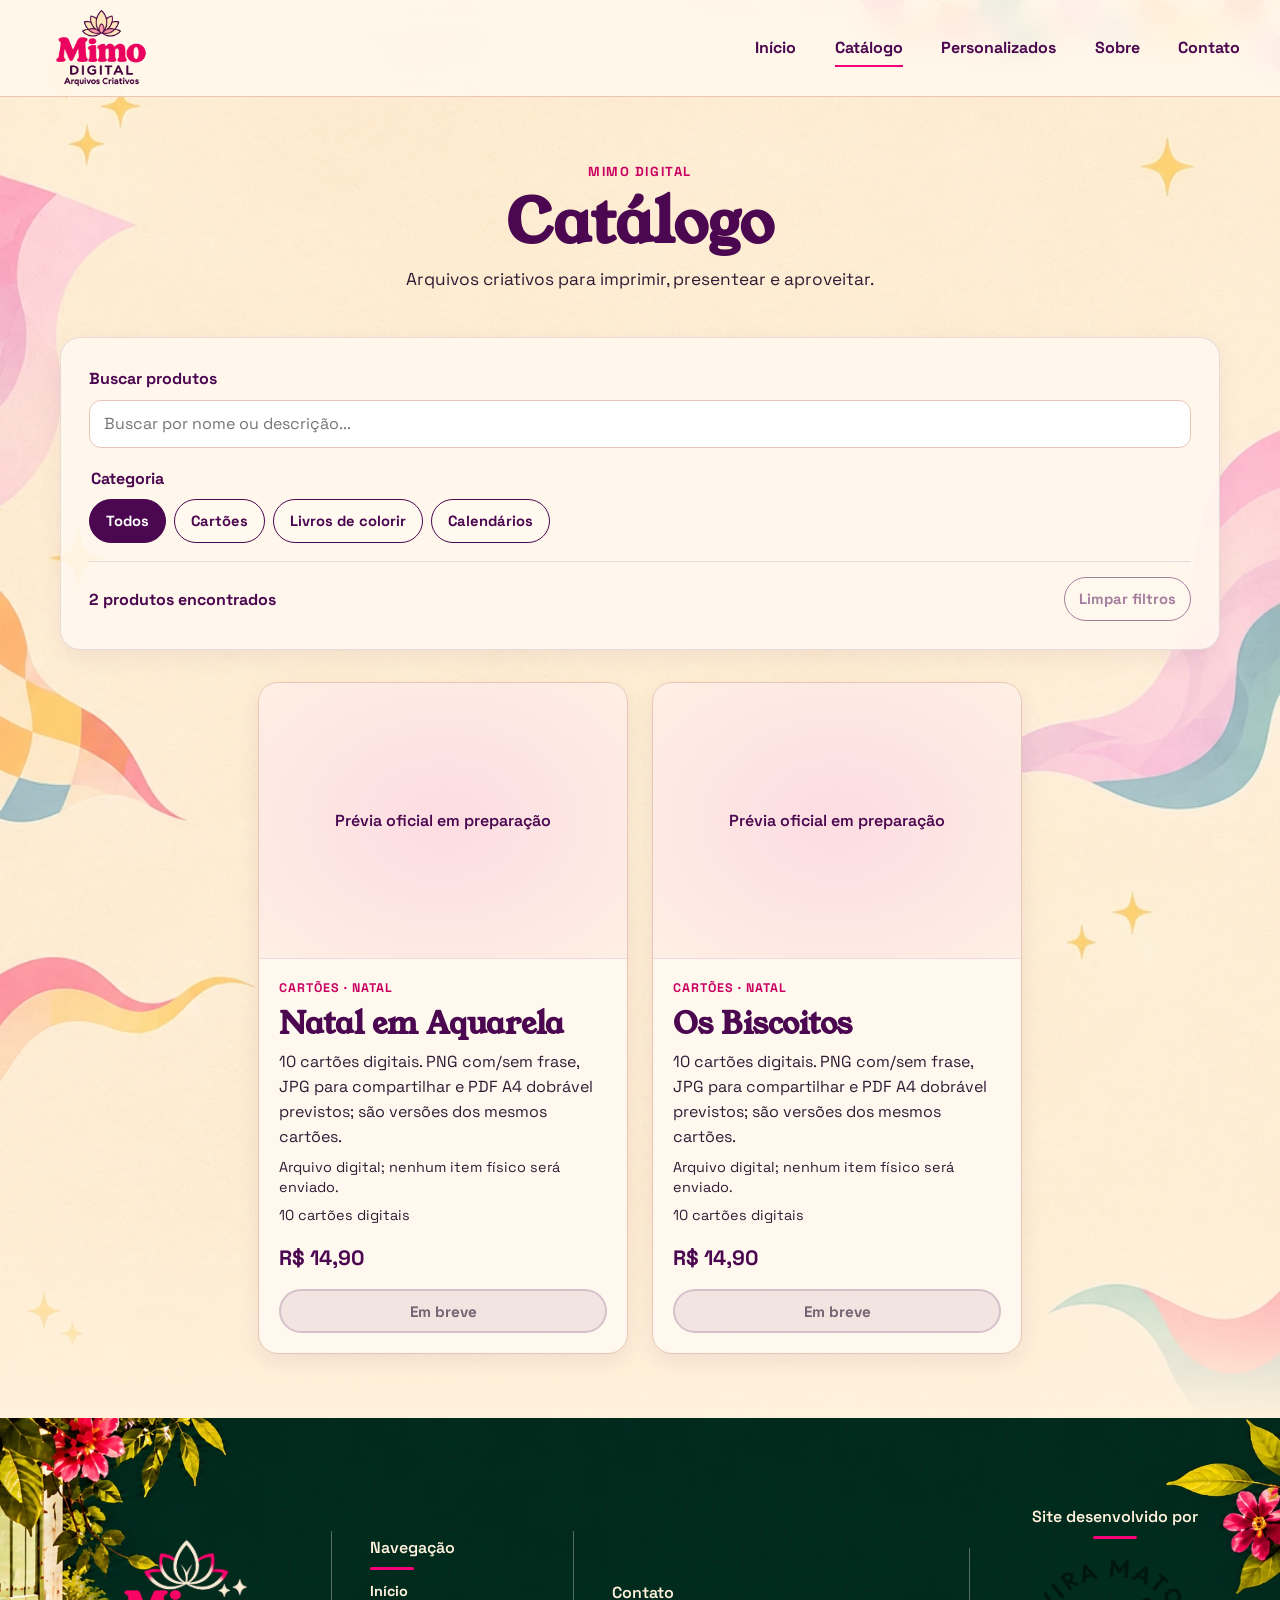
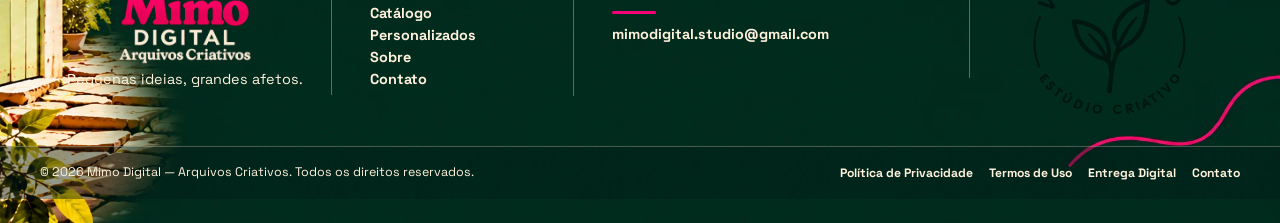
==== commit dadbccfe: "feat : atualização" ====
--- a/catalogo.html
+++ b/catalogo.html
@@ -3,11 +3,25 @@
 <head>
   <meta charset="utf-8">
   <meta name="viewport" content="width=device-width, initial-scale=1">
-  <meta name="description" content="Explore o catálogo de arquivos criativos do Mimo Digital.">
-  <title>Catálogo — Mimo Digital</title>
+  <meta name="description" content="Explore cartões digitais e outros arquivos criativos do Mimo Digital. Confira o conteúdo, os formatos informados e a disponibilidade no catálogo.">
+  <title>Catálogo de Arquivos Digitais — Mimo Digital</title>
+  <link rel="canonical" href="https://mimo-shop.pages.dev/catalogo">
+  <meta property="og:type" content="website">
+  <meta property="og:locale" content="pt_BR">
+  <meta property="og:site_name" content="Mimo Digital">
+  <meta property="og:title" content="Catálogo — Mimo Digital">
+  <meta property="og:description" content="Explore o catálogo de arquivos criativos do Mimo Digital.">
+  <meta property="og:url" content="https://mimo-shop.pages.dev/catalogo">
+  <meta property="og:image" content="https://mimo-shop.pages.dev/assets/img/bg/banner.png">
+  <meta property="og:image:alt" content="Fundo ilustrado oficial do Mimo Digital em tons de rosa, creme, laranja e verde.">
+  <meta name="twitter:card" content="summary_large_image">
+  <meta name="twitter:title" content="Catálogo — Mimo Digital">
+  <meta name="twitter:description" content="Explore o catálogo de arquivos criativos do Mimo Digital.">
+  <meta name="twitter:image" content="https://mimo-shop.pages.dev/assets/img/bg/banner.png">
+  <meta name="twitter:image:alt" content="Fundo ilustrado oficial do Mimo Digital em tons de rosa, creme, laranja e verde.">
   <link rel="preconnect" href="https://fonts.googleapis.com">
   <link rel="preconnect" href="https://fonts.gstatic.com" crossorigin>
-  <link rel="icon" type="image/png" href="assets/img/logo/perfil.png">
+  <link rel="icon" type="image/webp" href="/assets/img/logo/logo1.webp">
   <link rel="stylesheet" href="css/tokens.css">
   <link rel="stylesheet" href="css/styles.css">
 </head>
@@ -15,14 +29,14 @@
   <div class="institutional-shell catalog-shell">
     <header class="site-header">
       <div class="container header-inner">
-        <a class="brand" href="index.html#inicio" aria-label="Mimo Digital, início"><img src="assets/img/logo/logo1.webp" alt="Mimo Digital — Arquivos Criativos" width="1536" height="1024"></a>
+        <a class="brand" href="/#inicio" aria-label="Mimo Digital, início"><img src="assets/img/logo/logo1.webp" alt="Mimo Digital — Arquivos Criativos" width="1536" height="1024"></a>
         <button class="menu-toggle" type="button" aria-expanded="false" aria-controls="main-nav" aria-label="Abrir menu"><span></span><span></span><span></span></button>
         <nav id="main-nav" class="main-nav" aria-label="Navegação principal">
-          <a href="index.html#inicio">Início</a>
-          <a class="active" href="catalogo.html" aria-current="page">Catálogo</a>
-          <a href="index.html#personalizados">Personalizados</a>
-          <a href="index.html#sobre">Sobre</a>
-          <a href="contato.html">Contato</a>
+          <a href="/#inicio">Início</a>
+          <a class="active" href="/catalogo" aria-current="page">Catálogo</a>
+          <a href="/#personalizados">Personalizados</a>
+          <a href="/#sobre">Sobre</a>
+          <a href="/contato">Contato</a>
         </nav>
       </div>
     </header>
@@ -66,12 +80,12 @@
   <footer class="site-footer">
     <div class="container footer-columns">
       <section class="footer-column footer-mimo" aria-label="Mimo Digital">
-        <a href="index.html#inicio" aria-label="Voltar à página inicial"><img src="assets/img/logo/principal.webp" alt="Mimo Digital — Arquivos Criativos" width="1356" height="1159" loading="lazy" decoding="async"></a>
+        <a href="/#inicio" aria-label="Voltar à página inicial"><img src="assets/img/logo/principal.webp" alt="Mimo Digital — Arquivos Criativos" width="1356" height="1159" loading="lazy" decoding="async"></a>
         <p>Pequenas ideias, grandes afetos.</p>
       </section>
       <nav class="footer-column footer-navigation" aria-labelledby="footer-nav-title">
         <h2 id="footer-nav-title">Navegação</h2><span class="footer-rule" aria-hidden="true"></span>
-        <a href="index.html#inicio">Início</a><a href="catalogo.html" aria-current="page">Catálogo</a><a href="index.html#personalizados">Personalizados</a><a href="index.html#sobre">Sobre</a><a href="contato.html">Contato</a>
+        <a href="/#inicio">Início</a><a href="/catalogo" aria-current="page">Catálogo</a><a href="/#personalizados">Personalizados</a><a href="/#sobre">Sobre</a><a href="/contato">Contato</a>
       </nav>
       <section class="footer-column footer-contact" aria-labelledby="footer-contact-title">
         <h2 id="footer-contact-title">Contato</h2><span class="footer-rule" aria-hidden="true"></span>
@@ -79,17 +93,17 @@
       </section>
       <section class="footer-column footer-vira" aria-labelledby="footer-vira-title">
         <h2 id="footer-vira-title">Site desenvolvido por</h2><span class="footer-rule" aria-hidden="true"></span>
-        <a href="https://carolinagarcez.github.io/estudioviramato/" target="_blank" rel="noopener noreferrer" aria-label="Vira Mato — Estúdio Criativo (abre em nova aba)"><img src="assets/img/vira%20mato/logo-branco.png" alt="Vira Mato — Estúdio Criativo" width="1536" height="1024" loading="lazy" decoding="async"></a>
+        <a href="https://carolinagarcez.github.io/estudioviramato/" target="_blank" rel="noopener noreferrer" aria-label="Vira Mato — Estúdio Criativo (abre em nova aba)"><img src="assets/img/vira%20mato/selo_viramato.webp" alt="Vira Mato — Estúdio Criativo" width="1536" height="1024" loading="lazy" decoding="async"></a>
       </section>
     </div>
     <div class="footer-copyright">
       <div class="container footer-copyright-inner">
         <p>© 2026 Mimo Digital — Arquivos Criativos. Todos os direitos reservados.</p>
         <nav class="footer-legal" aria-label="Informações e contato">
-          <a href="privacidade.html">Política de Privacidade</a>
-          <a href="termos.html">Termos de Uso</a>
-          <a href="entrega-digital.html">Entrega Digital</a>
-          <a href="contato.html">Contato</a>
+          <a href="/privacidade">Política de Privacidade</a>
+          <a href="/termos">Termos de Uso</a>
+          <a href="/entrega-digital">Entrega Digital</a>
+          <a href="/contato">Contato</a>
         </nav>
       </div>
     </div>
@@ -110,6 +124,7 @@
       </div>
     </div>
   </dialog>
+  <script src="js/product-data.js"></script>
   <script src="js/main.js"></script>
   <script src="js/catalog.js"></script>
 </body>
--- a/css/styles.css
+++ b/css/styles.css
@@ -1,4 +1,4 @@
-*{box-sizing:border-box}html{scroll-behavior:smooth}body{margin:0;overflow-x:hidden}.sr-only{position:absolute;width:1px;height:1px;padding:0;margin:-1px;overflow:hidden;clip:rect(0,0,0,0);white-space:nowrap;border:0}.site-header{position:sticky;top:0;z-index:10;background:rgba(255,249,240,.95);border-bottom:1px solid var(--color-border);backdrop-filter:blur(12px)}.header-inner{min-height:82px;display:flex;align-items:center;justify-content:space-between}.brand img{display:block;width:162px;height:auto}.main-nav{display:flex;align-items:center;gap:28px}.main-nav a,.site-footer a{color:var(--color-purple);font-weight:800;text-decoration:none}.main-nav a:hover,.main-nav .active{color:var(--color-pink-contrast)}.menu-toggle{display:none;background:none;border:0;min-width:44px;min-height:44px;padding:10px}.menu-toggle span:not(.sr-only){display:block;width:24px;height:2px;background:var(--color-purple);margin:5px}.hero{background:var(--color-cream) url('../assets/img/bg/Fundo.webp') center 28%/cover;min-height:600px;display:flex;align-items:center;padding:64px 0}.hero-grid{display:grid;grid-template-columns:1.05fr .95fr;align-items:center;gap:48px}.hero-copy{max-width:650px}.eyebrow{display:block;color:var(--color-pink-contrast);font-size:.8rem;letter-spacing:.13em;text-transform:uppercase;font-weight:800;margin-bottom:16px}.hero h1{margin:0 0 24px}.hero p{font-size:1.2rem;max-width:500px;margin:0 0 32px}.hero-actions{display:flex;gap:12px;flex-wrap:wrap}.hero-art{position:relative;max-width:520px}.hero-art img{display:block;width:100%;border-radius:28px;box-shadow:0 18px 40px rgba(75,7,80,.18);mix-blend-mode:multiply}.art-sticker{position:absolute;right:-20px;top:-24px;background:var(--color-gold);color:var(--color-purple);padding:16px 18px;border-radius:50%;transform:rotate(8deg);text-align:center;line-height:1.1;z-index:1}.benefits{background:var(--color-purple);color:var(--color-paper);padding:20px 0}.benefits-grid{display:grid;grid-template-columns:repeat(3,1fr);gap:24px}.benefits-grid div{display:grid;grid-template-columns:32px 1fr;column-gap:8px;align-items:center}.benefits-grid span{grid-row:span 2;color:var(--color-gold);font-size:1.7rem}.benefits-grid strong{font-size:.95rem}.benefits-grid small{color:var(--color-rose);font-size:.8rem}.section{padding:96px 0}.section-heading{text-align:center;max-width:650px;margin:0 auto 48px}.section-heading h2{margin:0 0 12px}.section-heading p{margin:0}.category-grid{display:grid;grid-template-columns:repeat(4,1fr);gap:16px}.category-card{min-height:230px;padding:24px;display:flex;flex-direction:column;justify-content:space-between;text-decoration:none;border-radius:var(--radius-card);color:var(--color-purple);transition:transform .2s ease,box-shadow .2s ease}.category-card:hover{transform:translateY(-5px);box-shadow:var(--shadow-card)}.category-pink{background:var(--color-rose)}.category-teal{background:#bfe2dc}.category-gold{background:#ffe1a6}.category-purple{background:#dfc6e3}.category-icon{font-size:2.4rem}.category-card h3{margin:0 0 4px;font-size:1.25rem}.category-card p{margin:0;font-size:.9rem;line-height:1.4}.circle-arrow{align-self:flex-end;border:1px solid currentColor;border-radius:50%;width:34px;height:34px;display:grid;place-items:center;font-size:1.1rem}.products-section{background:var(--color-paper)}.products-grid{min-height:220px;display:grid;grid-template-columns:repeat(4,1fr);gap:20px}.empty-state{grid-column:1/-1;text-align:center;max-width:420px;margin:auto;padding:28px}.empty-state span{color:var(--color-gold);font-size:2rem}.empty-state h3{margin:8px 0}.empty-state p{margin:0}.how-it-works{background:var(--color-rose)}.steps{display:grid;grid-template-columns:repeat(3,1fr);gap:32px}.steps div{border-top:2px solid var(--color-purple);padding-top:20px}.steps b{color:var(--color-pink-contrast);font:800 1.5rem var(--font-display)}.steps h3{margin:12px 0 4px}.steps p{margin:0}.custom-banner{background:var(--color-purple);color:var(--color-paper);overflow:hidden}.custom-inner{min-height:390px;display:flex;align-items:center;justify-content:space-between}.custom-banner h2{color:var(--color-paper);margin:0 0 28px}.custom-banner .eyebrow{color:var(--color-gold)}.custom-banner img{width:390px;height:300px;object-fit:cover;mix-blend-mode:screen;opacity:.85}.site-footer{background:var(--color-cream);padding:56px 0 24px}.footer-grid{display:grid;grid-template-columns:1.3fr 1fr 1fr;gap:32px;align-items:start}.footer-grid h2{font-size:1.35rem;margin:0 0 8px}.footer-grid nav{display:flex;flex-direction:column;gap:8px}.footer-bottom{border-top:1px solid var(--color-border);margin-top:40px;padding-top:20px;display:flex;justify-content:space-between;color:var(--color-purple);font-size:.8rem}@media(max-width:900px){.category-grid,.products-grid{grid-template-columns:repeat(2,1fr)}.hero-grid{gap:24px}.section{padding:72px 0}}@media(max-width:700px){.menu-toggle{display:block}.main-nav{display:none;position:absolute;top:81px;left:0;right:0;padding:16px;background:var(--color-paper);border-bottom:1px solid var(--color-border);flex-direction:column;align-items:stretch;gap:0}.main-nav.is-open{display:flex}.main-nav a{padding:12px 16px}.hero{padding:56px 0}.hero-grid{grid-template-columns:1fr}.hero-art{order:2;margin:12px auto 0;max-width:420px}.art-sticker{right:-4px}.benefits-grid{grid-template-columns:1fr;gap:16px}.category-grid,.products-grid,.steps{grid-template-columns:1fr}.category-card{min-height:190px}.custom-inner{min-height:0;padding:64px 0;position:relative}.custom-inner img{position:absolute;right:-80px;bottom:-30px;width:280px;height:230px;opacity:.35}.custom-inner>div{position:relative;z-index:1}.footer-grid{grid-template-columns:1fr;gap:24px}.footer-bottom{display:block}.footer-bottom span{display:block;margin-top:8px}}
+*{box-sizing:border-box}html{scroll-behavior:smooth}body{margin:0}.sr-only{position:absolute;width:1px;height:1px;padding:0;margin:-1px;overflow:hidden;clip:rect(0,0,0,0);white-space:nowrap;border:0}.site-header{position:sticky;top:0;z-index:10;background:rgba(255,249,240,.95);border-bottom:1px solid var(--color-border);backdrop-filter:blur(12px)}.header-inner{min-height:82px;display:flex;align-items:center;justify-content:space-between}.brand img{display:block;width:162px;height:auto}.main-nav{display:flex;align-items:center;gap:28px}.main-nav a,.site-footer a{color:var(--color-purple);font-weight:800;text-decoration:none}.main-nav a:hover,.main-nav .active{color:var(--color-pink-contrast)}.menu-toggle{display:none;background:none;border:0;min-width:44px;min-height:44px;padding:10px}.menu-toggle span:not(.sr-only){display:block;width:24px;height:2px;background:var(--color-purple);margin:5px}.hero{background:var(--color-cream) url('../assets/img/bg/Fundo.webp') center 28%/cover;min-height:600px;display:flex;align-items:center;padding:64px 0}.hero-grid{display:grid;grid-template-columns:1.05fr .95fr;align-items:center;gap:48px}.hero-copy{max-width:650px}.eyebrow{display:block;color:var(--color-pink-contrast);font-size:.8rem;letter-spacing:.13em;text-transform:uppercase;font-weight:800;margin-bottom:16px}.hero h1{margin:0 0 24px}.hero p{font-size:1.2rem;max-width:500px;margin:0 0 32px}.hero-actions{display:flex;gap:12px;flex-wrap:wrap}.hero-art{position:relative;max-width:520px}.hero-art img{display:block;width:100%;border-radius:28px;box-shadow:0 18px 40px rgba(75,7,80,.18);mix-blend-mode:multiply}.art-sticker{position:absolute;right:-20px;top:-24px;background:var(--color-gold);color:var(--color-purple);padding:16px 18px;border-radius:50%;transform:rotate(8deg);text-align:center;line-height:1.1;z-index:1}.benefits{background:var(--color-purple);color:var(--color-paper);padding:20px 0}.benefits-grid{display:grid;grid-template-columns:repeat(3,1fr);gap:24px}.benefits-grid div{display:grid;grid-template-columns:32px 1fr;column-gap:8px;align-items:center}.benefits-grid span{grid-row:span 2;color:var(--color-gold);font-size:1.7rem}.benefits-grid strong{font-size:.95rem}.benefits-grid small{color:var(--color-rose);font-size:.8rem}.section{padding:96px 0}.section-heading{text-align:center;max-width:650px;margin:0 auto 48px}.section-heading h2{margin:0 0 12px}.section-heading p{margin:0}.category-grid{display:grid;grid-template-columns:repeat(4,1fr);gap:16px}.category-card{min-height:230px;padding:24px;display:flex;flex-direction:column;justify-content:space-between;text-decoration:none;border-radius:var(--radius-card);color:var(--color-purple);transition:transform .2s ease,box-shadow .2s ease}.category-card:hover{transform:translateY(-5px);box-shadow:var(--shadow-card)}.category-pink{background:var(--color-rose)}.category-teal{background:#bfe2dc}.category-gold{background:#ffe1a6}.category-purple{background:#dfc6e3}.category-icon{font-size:2.4rem}.category-card h3{margin:0 0 4px;font-size:1.25rem}.category-card p{margin:0;font-size:.9rem;line-height:1.4}.circle-arrow{align-self:flex-end;border:1px solid currentColor;border-radius:50%;width:34px;height:34px;display:grid;place-items:center;font-size:1.1rem}.products-section{background:var(--color-paper)}.products-grid{min-height:220px;display:grid;grid-template-columns:repeat(4,1fr);gap:20px}.empty-state{grid-column:1/-1;text-align:center;max-width:420px;margin:auto;padding:28px}.empty-state span{color:var(--color-gold);font-size:2rem}.empty-state h3{margin:8px 0}.empty-state p{margin:0}.how-it-works{background:var(--color-rose)}.steps{display:grid;grid-template-columns:repeat(3,1fr);gap:32px}.steps div{border-top:2px solid var(--color-purple);padding-top:20px}.steps b{color:var(--color-pink-contrast);font:800 1.5rem var(--font-display)}.steps h3{margin:12px 0 4px}.steps p{margin:0}.custom-banner{background:var(--color-purple);color:var(--color-paper);overflow:hidden}.custom-inner{min-height:390px;display:flex;align-items:center;justify-content:space-between}.custom-banner h2{color:var(--color-paper);margin:0 0 28px}.custom-banner .eyebrow{color:var(--color-gold)}.custom-banner img{width:390px;height:300px;object-fit:cover;mix-blend-mode:screen;opacity:.85}.site-footer{background:var(--color-cream);padding:56px 0 24px}.footer-grid{display:grid;grid-template-columns:1.3fr 1fr 1fr;gap:32px;align-items:start}.footer-grid h2{font-size:1.35rem;margin:0 0 8px}.footer-grid nav{display:flex;flex-direction:column;gap:8px}.footer-bottom{border-top:1px solid var(--color-border);margin-top:40px;padding-top:20px;display:flex;justify-content:space-between;color:var(--color-purple);font-size:.8rem}@media(max-width:900px){.category-grid,.products-grid{grid-template-columns:repeat(2,1fr)}.hero-grid{gap:24px}.section{padding:72px 0}}@media(max-width:700px){.menu-toggle{display:block}.main-nav{display:none;position:absolute;top:81px;left:0;right:0;padding:16px;background:var(--color-paper);border-bottom:1px solid var(--color-border);flex-direction:column;align-items:stretch;gap:0}.main-nav.is-open{display:flex}.main-nav a{padding:12px 16px}.hero{padding:56px 0}.hero-grid{grid-template-columns:1fr}.hero-art{order:2;margin:12px auto 0;max-width:420px}.art-sticker{right:-4px}.benefits-grid{grid-template-columns:1fr;gap:16px}.category-grid,.products-grid,.steps{grid-template-columns:1fr}.category-card{min-height:190px}.custom-inner{min-height:0;padding:64px 0;position:relative}.custom-inner img{position:absolute;right:-80px;bottom:-30px;width:280px;height:230px;opacity:.35}.custom-inner>div{position:relative;z-index:1}.footer-grid{grid-template-columns:1fr;gap:24px}.footer-bottom{display:block}.footer-bottom span{display:block;margin-top:8px}}
 /* Refinamento visual do mockup */
 .header-tools{display:flex;gap:18px;margin-left:20px}.header-tools a{color:var(--color-purple);font-size:2rem;text-decoration:none}.main-nav{margin-left:auto}.hero{min-height:560px;padding:38px 0;background-position:center;background-size:cover}.hero-copy{padding-left:28px}.hero h1{font-family:'Young Serif',Georgia,serif;font-size:clamp(2.55rem,4.5vw,4.25rem);line-height:.98;letter-spacing:-.03em}.hero h1 em{font-style:normal;color:var(--color-orange-text)}.hero p{font-size:1.2rem;border-top:2px solid var(--color-gold);padding-top:16px}.hero-art{height:410px;max-width:590px}.hero-banner{width:100%;height:100%;object-fit:cover;border-radius:28px}.hero-flower,.hero-lotus{position:absolute;object-fit:contain;filter:drop-shadow(0 6px 3px rgba(75,7,80,.2))}.hero-flower{width:130px;left:-45px;bottom:45px}.hero-lotus{width:210px;right:55px;bottom:-45px}.benefits{background:var(--color-paper);padding:18px 0}.benefits-grid{background:#fff8f2;border:1px solid var(--color-border);border-radius:999px;padding:16px 32px;grid-template-columns:repeat(4,1fr);color:var(--color-purple)}.benefits-grid div{border-right:1px solid var(--color-rose);padding-right:18px}.benefits-grid div:last-child{border:0}.benefits-grid span{color:var(--color-pink)}.section-heading h2{font-family:'Young Serif',Georgia,serif}.category-grid{gap:18px}.category-card{padding:0 0 18px;background:var(--color-paper);border:1px solid var(--color-border);min-height:300px;position:relative}.category-card img{width:100%;height:140px;object-fit:cover}.category-card>span:not(.circle-arrow){padding:0 16px}.category-card h3{margin-top:14px}.category-card .circle-arrow{position:absolute;right:14px;bottom:14px;background:var(--color-pink-contrast);color:white;border:0}.products-section{background:transparent;padding-top:36px}.custom-banner{background:#fbd7d5 url('../assets/img/bg/Fundo.webp') center/cover}.custom-inner{min-height:220px;gap:28px}.custom-inner>img{width:210px;height:180px;object-fit:cover;mix-blend-mode:multiply}.custom-inner h2{margin:0 0 8px}.custom-inner p{margin:0;max-width:360px;color:var(--color-purple)}
 @media(max-width:700px){.header-tools{display:none}.hero-copy{padding-left:0}.hero h1{font-size:clamp(2.5rem,12vw,3.5rem)}.hero-art{height:300px}.hero-lotus{width:150px;right:15px}.hero-flower{width:90px;left:-10px}.benefits-grid{border-radius:20px;grid-template-columns:repeat(2,1fr);padding:16px}.benefits-grid div{border:0}.custom-inner{display:grid;grid-template-columns:1fr}.custom-inner>img{position:absolute;opacity:.35;left:-20px;bottom:-20px}.custom-inner .btn{width:max-content}}
@@ -147,6 +147,7 @@
   .menu-toggle:focus-visible{outline:3px solid var(--color-purple);outline-offset:2px}
   .main-nav{display:none;position:absolute;top:100%;left:-16px;right:-16px;z-index:2;height:auto;margin:0;padding:8px 16px 14px;border:1px solid var(--color-border);border-top:0;border-radius:0 0 16px 16px;background:var(--color-paper);box-shadow:0 10px 20px rgba(75,7,80,.08);flex-direction:column;align-items:stretch;gap:0}
   .main-nav.is-open{display:flex}
+  .main-nav:not(.is-open){visibility:hidden;pointer-events:none}
   .main-nav a{min-height:48px;padding:8px 12px}
   .main-nav a::after{right:auto;bottom:3px;left:12px;width:42px}
 }
@@ -309,7 +310,7 @@
 @media(prefers-reduced-motion:reduce){.products-grid.is-carousel{scroll-behavior:auto}.product-image-frame,.product-image-frame img,.product-info,.product-info .product-link{transition:none}}
 
 /* Footer compacto com o jardim oficial da marca */
-.site-footer{position:relative;isolation:isolate;overflow:hidden;color:var(--color-cream);background-color:#00382e;background-image:url('../assets/img/bg/banner_footer.png');background-image:image-set(url('../assets/img/bg/banner_footer.webp') type('image/webp'),url('../assets/img/bg/banner_footer.png') type('image/png'));background-position:center top;background-size:cover}
+.site-footer{position:relative;isolation:isolate;overflow:hidden;color:var(--color-cream);background-color:#00382e;background-image:url('../assets/img/bg/banner_footer.webp');background-position:center top;background-size:cover}
 .site-footer::before{display:none}
 .site-footer .footer-columns,.site-footer .footer-copyright-inner{width:min(1200px,calc(100% - 48px))}
 .site-footer .footer-columns{display:grid;grid-template-columns:1.05fr .8fr 1.35fr .9fr;align-items:center;gap:20px;min-height:0;padding:26px 0 20px}
@@ -343,13 +344,7 @@
 /* Background oficial e composiÃ§Ã£o do hero conforme o mockup Mimo Digital */
 body{background:var(--color-cream)}
 .category-showcase,.products-section,.about-section,.personalized-section{position:relative;isolation:isolate;background-color:var(--color-cream)}
-.category-showcase::before,.products-section::before,.about-section::before,.personalized-section::before,.store-benefits::before{position:absolute;z-index:-1;inset:0;content:"";background-image:url('../assets/img/bg/Fundo.png');background-image:image-set(url('../assets/img/bg/Fundo.webp') type('image/webp'),url('../assets/img/bg/Fundo.png') type('image/png'));background-size:100% auto;background-repeat:no-repeat;opacity:.68;mask-image:linear-gradient(to bottom,transparent 0%,#000 9%,#000 91%,transparent 100%);pointer-events:none}
-.category-showcase::before{background-position:center 18%}
-.products-section::before{background-position:center 54%}
-.about-section::before{background-position:center 22%}
-.personalized-section::before{background-position:center 72%}
-.store-benefits::before{background-position:center 42%}
-.hero{min-height:clamp(540px,51.2vw,760px);padding:48px 0 104px;background-color:var(--color-cream);background-image:url('../assets/img/bg/banner.png');background-image:image-set(url('../assets/img/bg/banner.webp') type('image/webp'),url('../assets/img/bg/banner.png') type('image/png'));background-position:center center;background-size:cover;background-repeat:no-repeat}
+.hero{min-height:clamp(540px,51.2vw,760px);padding:48px 0 104px;background-color:var(--color-cream);background-image:url('../assets/img/bg/banner.webp');background-position:center center;background-size:cover;background-repeat:no-repeat}
 .hero-grid{grid-template-columns:minmax(0,.9fr) minmax(0,1.1fr);align-items:center;gap:clamp(24px,3vw,42px);min-height:0}
 .hero-copy{max-width:600px;padding:0}
 .hero .hero-intro{margin:0 0 8px;font-size:clamp(1rem,1.4vw,1.18rem)}
@@ -397,9 +392,8 @@
   .hero-art .hero-lotus{left:49%;width:clamp(126px,18vw,148px)}
 }
 @media(max-width:700px){
-  .category-showcase::before,.products-section::before,.about-section::before,.personalized-section::before,.store-benefits::before{opacity:.22}
   .about-copy,.personalized-copy{padding:16px;border-radius:18px;background:rgba(255,241,220,.78)}
-  .hero{padding:38px 0 82px;background-image:url('../assets/img/bg/Fundo.png');background-image:image-set(url('../assets/img/bg/Fundo.webp') type('image/webp'),url('../assets/img/bg/Fundo.png') type('image/png'));background-position:center top;background-size:auto 100%}
+  .hero{padding:38px 0 82px}
   .hero-grid{grid-template-columns:minmax(0,1fr);gap:14px}
   .hero-copy{width:min(100%,560px);margin-inline:auto}
   .hero .hero-intro{margin-bottom:7px;font-size:1rem}
@@ -441,8 +435,7 @@
   inset:0 0 auto;
   height:150vw;
   content:"";
-  background-image:url('../assets/img/bg/Fundo.png');
-  background-image:image-set(url('../assets/img/bg/Fundo.webp') type('image/webp'),url('../assets/img/bg/Fundo.png') type('image/png'));
+  background-image:url('../assets/img/bg/Fundo.webp');
   background-position:center top;
   background-size:100% auto;
   background-repeat:no-repeat;
@@ -450,7 +443,7 @@
   mask-image:linear-gradient(to bottom,#000 0%,#000 calc(100% - 110px),transparent 100%);
   pointer-events:none;
 }
-.homepage-scene::before{height:max(150vw,940px)}
+.homepage-scene::before{height:150vw}
 .homepage-scene>.site-header{background:rgba(255,249,240,.76)}
 .homepage-scene .hero,
 .homepage-scene .store-benefits,
@@ -538,75 +531,9 @@
   .newsletter{padding:20px 0 24px}
 }
 
-/* Recortes do fundo oficial nas Ã¡reas que continuam apÃ³s a camada global. */
-.homepage-scene .products-section::before,
-.homepage-scene .personalized-section::before,
-.homepage-scene .about-section::before,
-.homepage-scene .newsletter::before{
-  display:block;
-  content:"";
-  background-image:url('../assets/img/bg/Fundo.png');
-  background-image:image-set(url('../assets/img/bg/Fundo.webp') type('image/webp'),url('../assets/img/bg/Fundo.png') type('image/png'));
-  background-size:100% auto;
-  background-repeat:no-repeat;
-  opacity:.28;
-}
-.homepage-scene .products-section::before{background-position:center 54%}
-.homepage-scene .personalized-section::before{background-position:center 72%}
-.homepage-scene .about-section::before{background-position:center 22%}
-.homepage-scene .newsletter{position:relative;isolation:isolate;background:transparent}
-.homepage-scene .newsletter::before{position:absolute;z-index:0;inset:0;background-position:center 96%;opacity:.34}
-.homepage-scene .newsletter-inner{position:relative;z-index:1}
-.homepage-scene .process-section{position:relative;isolation:isolate}
-.homepage-scene .process-section::before{
-  position:absolute;
-  z-index:-1;
-  inset:0;
-  display:block;
-  content:"";
-  background-image:url('../assets/img/bg/Fundo.png');
-  background-image:image-set(url('../assets/img/bg/Fundo.webp') type('image/webp'),url('../assets/img/bg/Fundo.png') type('image/png'));
-  background-position:center 42%;
-  background-size:100% auto;
-  background-repeat:no-repeat;
-  opacity:.2;
-  mask-image:linear-gradient(to bottom,transparent 0%,#000 9%,#000 91%,transparent 100%);
-  pointer-events:none;
-}
-@media(max-width:700px){
-  .homepage-scene .products-section::before,
-  .homepage-scene .personalized-section::before,
-  .homepage-scene .about-section::before{opacity:.16}
-  .homepage-scene .newsletter::before{opacity:.22}
-}
-@media(max-width:900px){
-  .homepage-scene .category-showcase::before{
-    display:block;
-    content:"";
-    background-image:url('../assets/img/bg/Fundo.png');
-    background-image:image-set(url('../assets/img/bg/Fundo.webp') type('image/webp'),url('../assets/img/bg/Fundo.png') type('image/png'));
-    background-position:center 18%;
-    background-size:100% auto;
-    background-repeat:no-repeat;
-    opacity:.2;
-  }
-}
-@media(max-width:700px){
-  .homepage-scene .store-benefits::before{
-    display:block;
-    content:"";
-    background-image:url('../assets/img/bg/Fundo.png');
-    background-image:image-set(url('../assets/img/bg/Fundo.webp') type('image/webp'),url('../assets/img/bg/Fundo.png') type('image/png'));
-    background-position:center 42%;
-    background-size:100% auto;
-    background-repeat:no-repeat;
-    opacity:.16;
-  }
-}
-
 /* CenÃ¡rio compartilhado das pÃ¡ginas institucionais; o footer fica fora deste wrapper. */
 .institutional-shell{position:relative;isolation:isolate;background-color:var(--color-cream)}
-.institutional-shell::before{position:absolute;z-index:-1;inset:0;content:"";background-image:url('../assets/img/bg/Fundo.png');background-image:image-set(url('../assets/img/bg/Fundo.webp') type('image/webp'),url('../assets/img/bg/Fundo.png') type('image/png'));background-position:center top;background-size:100% auto;background-repeat:no-repeat;opacity:.48;mask-image:linear-gradient(to bottom,#000 0%,#000 86%,transparent 100%);pointer-events:none}
+.institutional-shell::before{position:absolute;z-index:-1;inset:0;content:"";background-image:url('../assets/img/bg/Fundo.webp');background-position:center top;background-size:100% auto;background-repeat:no-repeat;opacity:.48;mask-image:linear-gradient(to bottom,#000 0%,#000 86%,transparent 100%);pointer-events:none}
 .institutional-shell>.site-header{background:rgba(255,249,240,.82)}
 .institutional-shell>.privacy-page{background-color:transparent}
 @media(max-width:1024px){.institutional-shell::before{opacity:.36}}
@@ -618,19 +545,6 @@
   isolation:isolate;
   overflow:hidden;
   background:transparent;
-}
-.essence-newsletter-scene::before{
-  position:absolute;
-  z-index:-1;
-  inset:0;
-  content:"";
-  background-color:var(--color-cream);
-  background-image:url('../assets/img/bg/Fundo.png');
-  background-image:image-set(url('../assets/img/bg/Fundo.webp') type('image/webp'),url('../assets/img/bg/Fundo.png') type('image/png'));
-  background-position:center top;
-  background-size:100% auto;
-  background-repeat:no-repeat;
-  pointer-events:none;
 }
 .homepage-scene .about-section::before,
 .homepage-scene .newsletter::before{display:none;content:none;background-image:none}
@@ -663,6 +577,20 @@
 .products-carousel{max-width:1200px;overflow:hidden}
 .products-grid{display:block;width:100%;overflow:hidden;outline:none}
 .products-grid.has-products{overflow:hidden}
+.products-grid.is-empty{display:grid;min-height:230px;place-items:center;overflow:visible}
+.products-loading{margin:0;padding:42px 16px;color:var(--color-purple);font-weight:700;text-align:center}
+.featured-empty-state{position:relative;width:min(100%,720px);padding:clamp(24px,4vw,42px);overflow:hidden;border:1px solid rgba(75,7,80,.14);border-radius:var(--radius-banner);background:linear-gradient(125deg,rgba(255,241,220,.96),rgba(249,197,216,.58));box-shadow:var(--shadow-card);text-align:center}
+.featured-empty-state::after{position:absolute;right:-24px;bottom:-48px;width:136px;height:136px;border:1px solid rgba(201,0,97,.18);border-radius:50%;content:""}
+.featured-empty-ornament{display:grid;width:48px;height:48px;place-items:center;margin:0 auto 12px;border-radius:50%;background:var(--color-gold);color:var(--color-purple);font-size:1.6rem;font-weight:800}
+.featured-empty-state h3{margin:0 0 8px;font-size:clamp(1.35rem,2.5vw,1.8rem)}
+.featured-empty-state p{max-width:50ch;margin:0 auto;color:var(--color-text);line-height:1.55}
+.featured-empty-state.is-error{background:linear-gradient(125deg,rgba(255,249,240,.98),rgba(249,197,216,.48))}
+.featured-empty-state.is-error .featured-empty-ornament{background:var(--color-purple);color:var(--color-paper)}
+.products-grid.is-static{overflow:visible}
+.products-grid.is-static .products-track{width:100%;animation:none;will-change:auto}
+.products-grid.is-static .products-track-set{width:100%;flex-wrap:wrap;justify-content:center}
+.products-grid.is-static .product-card{flex-basis:clamp(250px,27vw,320px)}
+.products-motion-toggle[hidden],.products-control[hidden]{display:none}
 .products-track{display:flex;width:max-content;align-items:stretch;gap:0;animation:products-marquee 34s linear infinite;will-change:transform}
 .products-track-set,.products-track-copy{display:flex;flex:none;gap:clamp(14px,1.5vw,22px)}
 .products-carousel:hover .products-track,.products-carousel:focus-within .products-track,.products-carousel.motion-paused .products-track{animation-play-state:paused}
@@ -680,7 +608,7 @@
 .product-info .product-description{display:-webkit-box;min-height:2.8em;-webkit-line-clamp:2}
 .product-info .product-price{color:var(--color-purple);font-size:1.08rem;font-weight:800}
 .product-actions{display:flex;width:100%;flex-wrap:wrap;gap:8px;margin-top:auto;padding-top:5px}
-.product-info .product-link{min-height:40px;margin:0;padding:8px 13px;border-color:var(--color-purple);background:var(--color-paper);color:var(--color-purple);font:700 .86rem/1.2 var(--font-body);cursor:pointer}
+.product-info .product-link{min-height:44px;margin:0;padding:8px 13px;border-color:var(--color-purple);background:var(--color-paper);color:var(--color-purple);font:700 .86rem/1.2 var(--font-body);cursor:pointer}
 .product-info .product-preview-link:hover{background:var(--color-purple);color:var(--color-paper)}
 .product-info .product-checkout-link{border-color:var(--color-pink-contrast);background:var(--color-pink-contrast);color:#fff}
 .product-info .product-unavailable,.product-unavailable:disabled{border-color:var(--color-border);background:#f3eee8;color:#777;cursor:not-allowed}
@@ -707,7 +635,7 @@
 .featured-preview-copy .featured-preview-price{color:var(--color-purple);font-size:1.25rem;font-weight:800}
 .featured-preview-copy .digital-note{margin:10px 0 16px}
 .featured-preview-action .btn:disabled{opacity:.68;cursor:not-allowed}
-@media(max-width:700px){.products-section.section{padding:42px 0 48px}.products-carousel{width:100%}.products-track{animation-duration:27s}.products-track-set,.products-track-copy{gap:14px}.products-grid.has-products .product-card{flex-basis:min(78vw,330px)}.product-info{gap:8px;padding:15px}.products-actions{flex-wrap:wrap;gap:12px;margin-top:20px}.featured-preview-content{grid-template-columns:1fr}.featured-preview-image{min-height:180px;max-height:34vh}.featured-preview-copy h2{font-size:1.8rem}}
+@media(max-width:700px){.products-section.section{padding:42px 0 48px}.products-carousel{width:100%}.products-track{animation-duration:27s}.products-track-set,.products-track-copy{gap:14px}.products-grid.has-products .product-card{flex-basis:min(78vw,330px)}.products-grid.is-static .product-card{flex-basis:min(78vw,330px)}.featured-empty-state{border-radius:22px}.product-info{gap:8px;padding:15px}.products-actions{flex-wrap:wrap;gap:12px;margin-top:20px}.featured-preview-content{grid-template-columns:1fr}.featured-preview-image{min-height:180px;max-height:34vh}.featured-preview-copy h2{font-size:1.8rem}}
 @media(prefers-reduced-motion:reduce){.products-track{animation:none;transform:none;will-change:auto}.products-grid.has-products.manual-navigation{overflow-x:auto;overflow-y:hidden;scroll-snap-type:x mandatory;scrollbar-width:thin;touch-action:pan-x}.products-grid.manual-navigation .products-track{width:max-content}.products-grid.manual-navigation .product-card{scroll-snap-align:start}.products-track-copy{display:none}.products-carousel.motion-paused .products-track{animation-play-state:paused}}
 .homepage-scene .personalized-layout{gap:clamp(32px,4vw,56px)}
 .homepage-scene .newsletter-inner{grid-template-columns:minmax(140px,.58fr) minmax(240px,1fr) minmax(360px,1.65fr)}
@@ -738,8 +666,7 @@
   .homepage-scene .personalized-section.section{padding-block:34px}
   .homepage-scene .about-section.section{padding-block:34px}
   .homepage-scene .store-benefit-grid{gap:10px}
-  .essence-newsletter-scene::before{background-position:center 82%;opacity:.55}
-  .homepage-scene .about-art{min-height:270px}
+    .homepage-scene .about-art{min-height:270px}
   .homepage-scene .about-art .about-logo{transform:none}
   .homepage-scene .newsletter{padding:24px 0 28px}
   .homepage-scene .newsletter-inner{grid-template-columns:minmax(0,1fr);grid-template-areas:"art" "copy" "form";gap:8px;padding:18px}
@@ -749,41 +676,41 @@
 
 /* Composição editorial da seção de personalizados */
 .homepage-scene .personalized-section.section{padding-top:clamp(38px,4vw,54px);padding-bottom:clamp(28px,3vw,40px)}
-.homepage-scene .personalized-layout{grid-template-columns:minmax(0,.92fr) minmax(0,1.08fr);gap:clamp(20px,2.4vw,34px)}
+.homepage-scene .personalized-layout{grid-template-columns:minmax(0,.95fr) minmax(0,1.05fr);gap:clamp(20px,2.4vw,34px)}
 .homepage-scene .personalized-copy{max-width:590px}
-.homepage-scene .personalized-art{width:min(100%,640px);max-width:640px;aspect-ratio:1.16;margin-inline:0;justify-self:end}
-.homepage-scene .personalized-art-shape{inset:7% 7% 5%;border-radius:46% 54% 59% 41% / 46% 41% 59% 54%;opacity:.9}
-.homepage-scene .personalized-sample{gap:8px;padding:11px;border-color:rgba(75,7,80,.14);border-radius:22px;box-shadow:0 14px 30px rgba(75,7,80,.14),0 3px 8px rgba(75,7,80,.06)}
+.homepage-scene .personalized-art{width:min(100%,570px);max-width:570px;aspect-ratio:1.18;margin-inline:0;justify-self:end}
+.homepage-scene .personalized-art-shape{inset:12% 10% 8%;border-radius:46% 54% 59% 41% / 46% 41% 59% 54%;opacity:.72}
+.homepage-scene .personalized-sample{gap:8px;padding:10px;border-color:rgba(75,7,80,.13);border-radius:20px;box-shadow:0 11px 24px rgba(75,7,80,.12),0 2px 6px rgba(75,7,80,.05)}
 .homepage-scene .personalized-sample img{height:auto;min-height:0;flex:1;object-fit:contain;background:#fffdf9}
 .homepage-scene .personalized-sample figcaption{min-height:20px;font-size:.78rem}
-.homepage-scene .personalized-sample-calendar{z-index:2;top:13%;left:27%;width:54%;height:76%;transform:rotate(-2deg)}
+.homepage-scene .personalized-sample-calendar{z-index:2;top:13%;left:30%;width:48%;height:72%;transform:rotate(-1deg)}
 .homepage-scene .personalized-sample-calendar figcaption{padding-left:0;text-align:center}
-.homepage-scene .personalized-sample-book{z-index:4;top:23%;bottom:auto;left:1%;width:40%;height:59%;transform:rotate(-5deg)}
-.homepage-scene .personalized-sample-card{z-index:3;top:3%;right:1%;width:43%;height:40%;transform:rotate(4deg)}
+.homepage-scene .personalized-sample-book{z-index:4;top:19%;bottom:auto;left:2%;width:38%;height:57%;transform:rotate(-3deg)}
+.homepage-scene .personalized-sample-card{z-index:3;top:28%;right:1%;width:38%;height:39%;transform:rotate(3deg)}
 @media(max-width:1024px) and (min-width:701px){
-  .homepage-scene .personalized-layout{grid-template-columns:minmax(0,.92fr) minmax(0,1.08fr);gap:18px}
-  .homepage-scene .personalized-art{width:100%;aspect-ratio:1.02}
+  .homepage-scene .personalized-layout{grid-template-columns:minmax(0,1fr) minmax(0,1fr);gap:16px}
+  .homepage-scene .personalized-art{width:100%;aspect-ratio:1.08}
   .homepage-scene .personalized-sample{gap:5px;padding:8px;border-radius:16px}
   .homepage-scene .personalized-sample img{border-radius:10px}
   .homepage-scene .personalized-sample figcaption{font-size:.65rem}
-  .homepage-scene .personalized-sample-calendar{left:25%;width:57%;height:76%}
-  .homepage-scene .personalized-sample-book{width:42%;height:55%}
-  .homepage-scene .personalized-sample-card{width:45%;height:40%}
+  .homepage-scene .personalized-sample-calendar{left:28%;width:47%;height:73%}
+  .homepage-scene .personalized-sample-book{left:1%;width:38%;height:56%}
+  .homepage-scene .personalized-sample-card{right:0;width:38%;height:39%}
 }
 @media(max-width:700px){
   .homepage-scene .personalized-section.section{padding-top:32px;padding-bottom:22px}
   .homepage-scene .personalized-layout{gap:12px}
-  .homepage-scene .personalized-art{width:min(100%,500px);aspect-ratio:1.3;margin-inline:auto;justify-self:center}
-  .homepage-scene .personalized-art-shape{inset:6% 6% 5%}
+  .homepage-scene .personalized-art{width:min(100%,460px);aspect-ratio:1.35;margin-inline:auto;justify-self:center}
+  .homepage-scene .personalized-art-shape{inset:8% 7% 6%}
   .homepage-scene .personalized-sample{gap:5px;padding:7px;border-radius:15px;box-shadow:0 9px 20px rgba(75,7,80,.13)}
   .homepage-scene .personalized-sample img{border-radius:9px}
   .homepage-scene .personalized-sample figcaption{min-height:16px;font-size:clamp(.58rem,2.5vw,.7rem)}
-  .homepage-scene .personalized-sample-calendar{top:10%;left:27%;width:53%;height:78%;transform:rotate(-1.5deg)}
-  .homepage-scene .personalized-sample-book{top:24%;left:1%;width:40%;height:58%;transform:rotate(-4deg)}
-  .homepage-scene .personalized-sample-card{top:2%;right:0;width:43%;height:40%;transform:rotate(3deg)}
+  .homepage-scene .personalized-sample-calendar{top:13%;left:31%;width:45%;height:72%;transform:rotate(-1deg)}
+  .homepage-scene .personalized-sample-book{top:20%;left:2%;width:37%;height:56%;transform:rotate(-3deg)}
+  .homepage-scene .personalized-sample-card{top:29%;right:2%;width:37%;height:39%;transform:rotate(3deg)}
 }
 @media(max-width:380px){
-  .homepage-scene .personalized-art{width:calc(100% + 8px);margin-inline:-4px}
+  .homepage-scene .personalized-art{width:100%;margin-inline:auto}
   .homepage-scene .personalized-sample{gap:3px;padding:5px;border-radius:12px}
   .homepage-scene .personalized-sample figcaption{font-size:.56rem}
 }
@@ -842,6 +769,20 @@
 .homepage-scene .newsletter-submit{min-width:158px;min-height:56px;white-space:nowrap}
 .homepage-scene .newsletter-consent{margin-top:14px;line-height:1.5}
 .homepage-scene .newsletter-privacy{margin-top:10px}
+.homepage-scene .newsletter-consent{align-items:flex-start;gap:11px;color:var(--color-purple);font-size:.9rem;line-height:1.55}
+.homepage-scene .newsletter-consent input{width:20px;height:20px;min-width:20px;margin:2px 0 0;accent-color:var(--color-purple)}
+.homepage-scene .newsletter-consent span{max-width:62ch}
+.homepage-scene .newsletter-privacy{color:var(--color-purple);font-size:.9rem;line-height:1.5}
+.homepage-scene .newsletter-privacy a{color:var(--color-purple);font-weight:700;text-decoration:underline;text-decoration-thickness:1px;text-underline-offset:3px}
+.homepage-scene .newsletter-privacy a:hover{color:var(--color-pink-contrast)}
+.homepage-scene .newsletter-privacy a:focus-visible{border-radius:2px;outline:3px solid var(--color-purple);outline-offset:3px}
+.homepage-scene .newsletter-inner{align-items:center}
+.homepage-scene .newsletter-art,.homepage-scene .newsletter-copy,.homepage-scene .newsletter-form-area{align-self:center}
+.homepage-scene .newsletter-art{display:grid;place-items:center}
+.homepage-scene .newsletter-form-area{min-width:0}
+.homepage-scene .newsletter-email-row{align-items:center}
+.homepage-scene .newsletter-email-row .sib-input,.homepage-scene .newsletter-email-row .form__entry,.homepage-scene .newsletter-email-row .form__label-row,.homepage-scene .newsletter-email-row .entry__field{min-width:0;width:100%}
+.homepage-scene .newsletter-submit{align-self:stretch}
 @media(max-width:1100px){
   .homepage-scene .newsletter-inner{width:min(100% - 40px,900px);grid-template-columns:minmax(138px,.55fr) minmax(0,1.7fr);grid-template-areas:"art copy" "art form";gap:14px 28px;padding:clamp(26px,3.5vw,36px)}
   .homepage-scene .newsletter-art{grid-row:1 / span 2;min-height:0}
@@ -864,6 +805,7 @@
   .homepage-scene .newsletter .newsletter-email-row .sib-input{width:100%;flex:none}
   .homepage-scene .newsletter-form input[type=email],.homepage-scene .newsletter-submit{width:100%;min-height:54px}
   .homepage-scene .newsletter-consent,.homepage-scene .newsletter-privacy{text-align:left}
+  .homepage-scene .newsletter-consent input{width:20px;height:20px;min-width:20px}
 }
 
 @media(max-width:700px){
@@ -994,13 +936,14 @@
 .catalog-category-filter{min-width:0;margin:0;padding:0;border:0}
 .catalog-category-options{display:flex;flex-wrap:wrap;gap:8px}
 .catalog-filter-chip,.catalog-clear,.catalog-preview-button{display:inline-flex;min-height:42px;align-items:center;justify-content:center;padding:8px 16px;border:1px solid var(--color-purple);border-radius:var(--radius-pill);background:var(--color-paper);color:var(--color-purple);font:700 .92rem var(--font-body);cursor:pointer;transition:background-color .18s ease,color .18s ease,border-color .18s ease,transform .18s ease}
+.catalog-filter-chip,.catalog-clear,.catalog-preview-button{min-height:44px}
 .catalog-filter-chip:hover,.catalog-preview-button:hover,.catalog-clear:not(:disabled):hover{border-color:var(--color-pink-contrast);color:var(--color-pink-contrast);transform:translateY(-1px)}
 .catalog-filter-chip[aria-pressed="true"]{background:var(--color-purple);color:var(--color-white);box-shadow:inset 0 0 0 1px var(--color-purple)}
 .catalog-subcategory-wrap{width:min(240px,100%);flex:none}
 .catalog-subcategory-wrap[hidden]{display:none}
 .catalog-results-bar{display:flex;align-items:center;justify-content:space-between;gap:16px;margin-top:18px;padding-top:15px;border-top:1px solid rgba(75,7,80,.12)}
 .catalog-result-count{margin:0;color:var(--color-purple);font-weight:700}
-.catalog-clear{min-height:38px;padding:6px 14px}
+.catalog-clear{min-height:44px;padding:6px 14px}
 .catalog-clear:disabled{opacity:.5;cursor:not-allowed}
 .catalog-error{margin:12px 0 0;color:#7b1028;font-weight:700}
 .catalog-grid{display:grid;grid-template-columns:repeat(auto-fit,minmax(min(100%,340px),370px));justify-content:center;gap:clamp(16px,2vw,24px);margin-top:clamp(22px,3vw,32px)}
@@ -1050,7 +993,7 @@
   .catalog-filter-row{align-items:stretch;flex-direction:column;gap:16px;margin-top:16px}
   .catalog-subcategory-wrap{width:100%}
   .catalog-category-options{gap:7px}
-  .catalog-filter-chip{min-height:40px;padding:7px 12px;font-size:.85rem}
+  .catalog-filter-chip{min-height:44px;padding:7px 12px;font-size:.85rem}
   .catalog-results-bar{align-items:flex-start;margin-top:15px}
   .catalog-grid{grid-template-columns:minmax(0,1fr);gap:16px;margin-top:20px}
   .catalog-card{display:grid;grid-template-columns:minmax(105px,.72fr) minmax(0,1.28fr);align-items:stretch}
@@ -1062,7 +1005,7 @@
   .catalog-card-category{font-size:.68rem}
   .catalog-card-price{margin:12px 0;font-size:1.15rem}
   .catalog-card-actions{flex-direction:column;gap:7px}
-  .catalog-preview-button,.catalog-buy{width:100%;min-height:40px;flex:none;padding:7px 10px;font-size:.86rem}
+  .catalog-preview-button,.catalog-buy{width:100%;min-height:44px;flex:none;padding:7px 10px;font-size:.86rem}
   .product-preview{max-height:92vh;border-radius:20px}
   .product-preview-panel{grid-template-columns:minmax(0,1fr);gap:14px;padding:18px}
   .product-preview-close{top:9px;right:9px;width:40px;height:40px}
@@ -1079,7 +1022,7 @@
   .catalog-results-bar{flex-direction:column;gap:8px}
 }
 
-/* Hero editorial com a lótus original da marca */
+/* Homepage hero illustration */
 .homepage-scene .hero{
   min-height:0;
   padding:clamp(38px,4vw,58px) 0 clamp(34px,3.5vw,48px);
@@ -1102,25 +1045,19 @@
 .homepage-scene .hero .hero-description{max-width:48ch;margin:0 0 22px;font-size:clamp(1.05rem,1.35vw,1.18rem);line-height:1.55}
 .homepage-scene .hero-actions{flex-direction:row;align-items:center;gap:12px}
 .homepage-scene .hero-actions .btn{width:auto;min-height:52px;padding-inline:clamp(18px,2vw,26px);white-space:nowrap}
-.homepage-scene .hero-art{position:relative;right:auto;bottom:auto;isolation:isolate;width:min(100%,480px);height:auto;max-width:none;aspect-ratio:3 / 2;justify-self:center;margin:0;overflow:visible}
-.homepage-scene .hero-art::before,.homepage-scene .hero-art::after{position:absolute;z-index:0;content:"";pointer-events:none}
-.homepage-scene .hero-art::before{top:16%;right:3%;width:35px;height:22px;border-top:3px solid var(--color-orange);border-right:3px solid var(--color-orange);border-radius:4px 14px 0 0;transform:rotate(12deg)}
-.homepage-scene .hero-art::after{bottom:13%;left:2%;width:28px;height:16px;border-bottom:3px solid var(--color-orange);border-left:3px solid var(--color-orange);border-radius:0 0 0 12px;transform:rotate(-12deg)}
-.homepage-scene .hero-art .hero-lotus{position:relative;z-index:1;inset:auto;display:block;width:100%;height:auto;max-width:none;max-height:none;align-self:center;border:0;border-radius:0;box-shadow:none;mix-blend-mode:normal;filter:drop-shadow(0 8px 8px rgba(75,7,80,.12));object-fit:contain;transform:none}
-.homepage-scene .hero-art .hero-decoration{position:absolute;z-index:2;display:block;height:auto;max-width:none;border:0;border-radius:0;box-shadow:none;mix-blend-mode:normal;object-fit:contain;filter:none;pointer-events:none}
-.homepage-scene .hero-art .hero-star{top:8%;left:8%;width:clamp(23px,2.2vw,31px);transform:rotate(-9deg)}
-.homepage-scene .hero-art .hero-star-secondary{top:auto;right:11%;bottom:12%;left:auto;width:clamp(19px,1.8vw,26px);transform:rotate(8deg)}
+.homepage-scene .hero-art{position:relative;right:auto;bottom:auto;width:100%;max-width:620px;justify-self:end;align-self:center;margin:0;overflow:visible}
+.homepage-scene .hero-art .hero-illustration{display:block;width:100%;height:auto;max-width:none;border:0;border-radius:0;box-shadow:none;mix-blend-mode:normal;object-fit:contain}
 .homepage-scene .store-benefits{margin-top:0;padding-top:16px}
 @media(max-width:900px){
   .homepage-scene .hero{padding:38px 0 30px}
-  .homepage-scene .hero-grid{width:min(100% - 40px,760px);grid-template-columns:minmax(0,1fr);gap:20px}
+  .homepage-scene .hero-grid{width:calc(100% - 40px);max-width:760px;grid-template-columns:minmax(0,1fr);gap:20px}
   .homepage-scene .hero-copy{width:100%;max-width:740px;margin-inline:auto}
   .homepage-scene .hero h1{font-size:clamp(2.8rem,6.5vw,4rem)}
-  .homepage-scene .hero-art{width:clamp(300px,45vw,360px);margin:0 auto}
+  .homepage-scene .hero-art{width:min(100%,620px);margin:0 auto}
 }
 @media(max-width:700px){
   .homepage-scene .hero{padding:30px 0 24px}
-  .homepage-scene .hero-grid{width:min(100% - 32px,560px);gap:14px}
+  .homepage-scene .hero-grid{width:calc(100% - 32px);max-width:560px;gap:14px}
   .homepage-scene .hero .hero-intro{margin-bottom:10px;font-size:1rem}
   .homepage-scene .hero h1{margin-bottom:12px;font-size:clamp(2.4rem,9.3vw,3.2rem);line-height:1.04}
   .homepage-scene .hero h1 .hero-title-line{display:block;width:auto}
@@ -1128,15 +1065,38 @@
   .homepage-scene .hero .hero-description{max-width:40ch;margin-bottom:18px;font-size:1rem}
   .homepage-scene .hero-actions{flex-direction:column;align-items:stretch;gap:9px}
   .homepage-scene .hero-actions .btn{width:100%;min-height:50px;white-space:normal}
-  .homepage-scene .hero-art{width:clamp(220px,66vw,270px);margin:2px auto 0}
-  .homepage-scene .hero-art::before{top:14%;right:5%;width:27px;height:17px;border-width:2px}
-  .homepage-scene .hero-art::after{bottom:12%;left:4%;width:22px;height:13px;border-width:2px}
-  .homepage-scene .hero-art .hero-star{top:9%;left:7%;width:22px}
-  .homepage-scene .hero-art .hero-star-secondary{right:9%;bottom:10%;width:18px}
+  .homepage-scene .hero-art{width:min(100%,560px);margin:2px auto 0}
   .homepage-scene .store-benefits{margin-top:0;padding-top:8px}
 }
 @media(max-width:390px){
   .homepage-scene .hero-grid{width:calc(100% - 32px)}
   .homepage-scene .hero h1{font-size:clamp(2.25rem,9.2vw,2.65rem)}
-  .homepage-scene .hero-art{width:clamp(220px,66vw,250px)}
-}
+  .homepage-scene .hero h1 .hero-title-line:first-child{white-space:normal}
+  .homepage-scene .hero-art{width:min(100%,480px)}
+}
+/* Faixa baixa das ondas quadriculadas na base de Nossa Essência. */
+.homepage-scene .about-section::before{
+  position:absolute;
+  z-index:-1;
+  right:0;
+  bottom:0;
+  left:0;
+  display:block;
+  height:clamp(30px,8vw,110px);
+  content:"";
+  background-image:linear-gradient(to bottom,transparent,rgba(255,241,220,.42)),url('../assets/img/bg/Fundo.webp');
+  background-position:center bottom;
+  background-size:100% auto;
+  background-repeat:no-repeat;
+  opacity:.82;
+  -webkit-mask-image:linear-gradient(to bottom,transparent 0%,#000 68%);
+  mask-image:linear-gradient(to bottom,transparent 0%,#000 68%);
+  pointer-events:none;
+}
+@media(max-width:700px){
+  .homepage-scene .about-section::before{
+    height:clamp(56px,18vw,130px);
+    -webkit-mask-image:linear-gradient(to bottom,transparent 0%,#000 70%);
+    mask-image:linear-gradient(to bottom,transparent 0%,#000 70%);
+  }
+}
